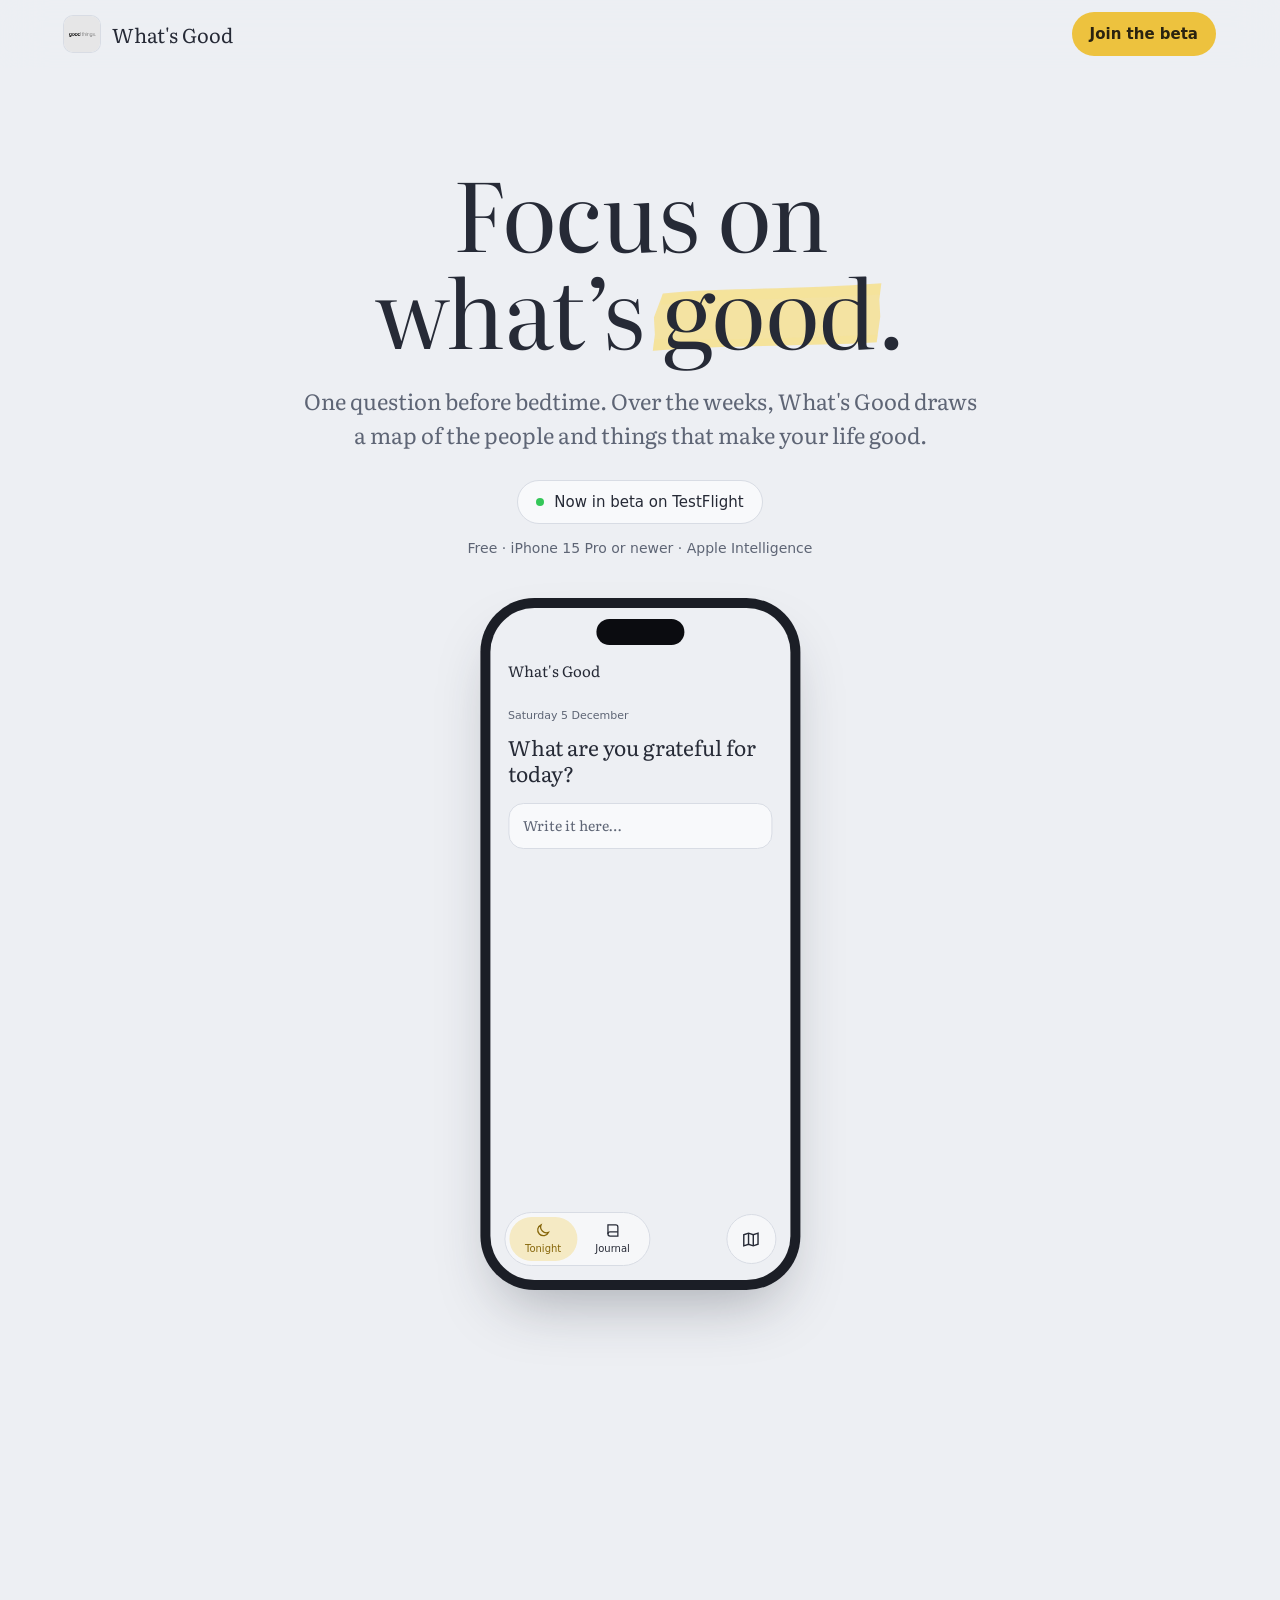
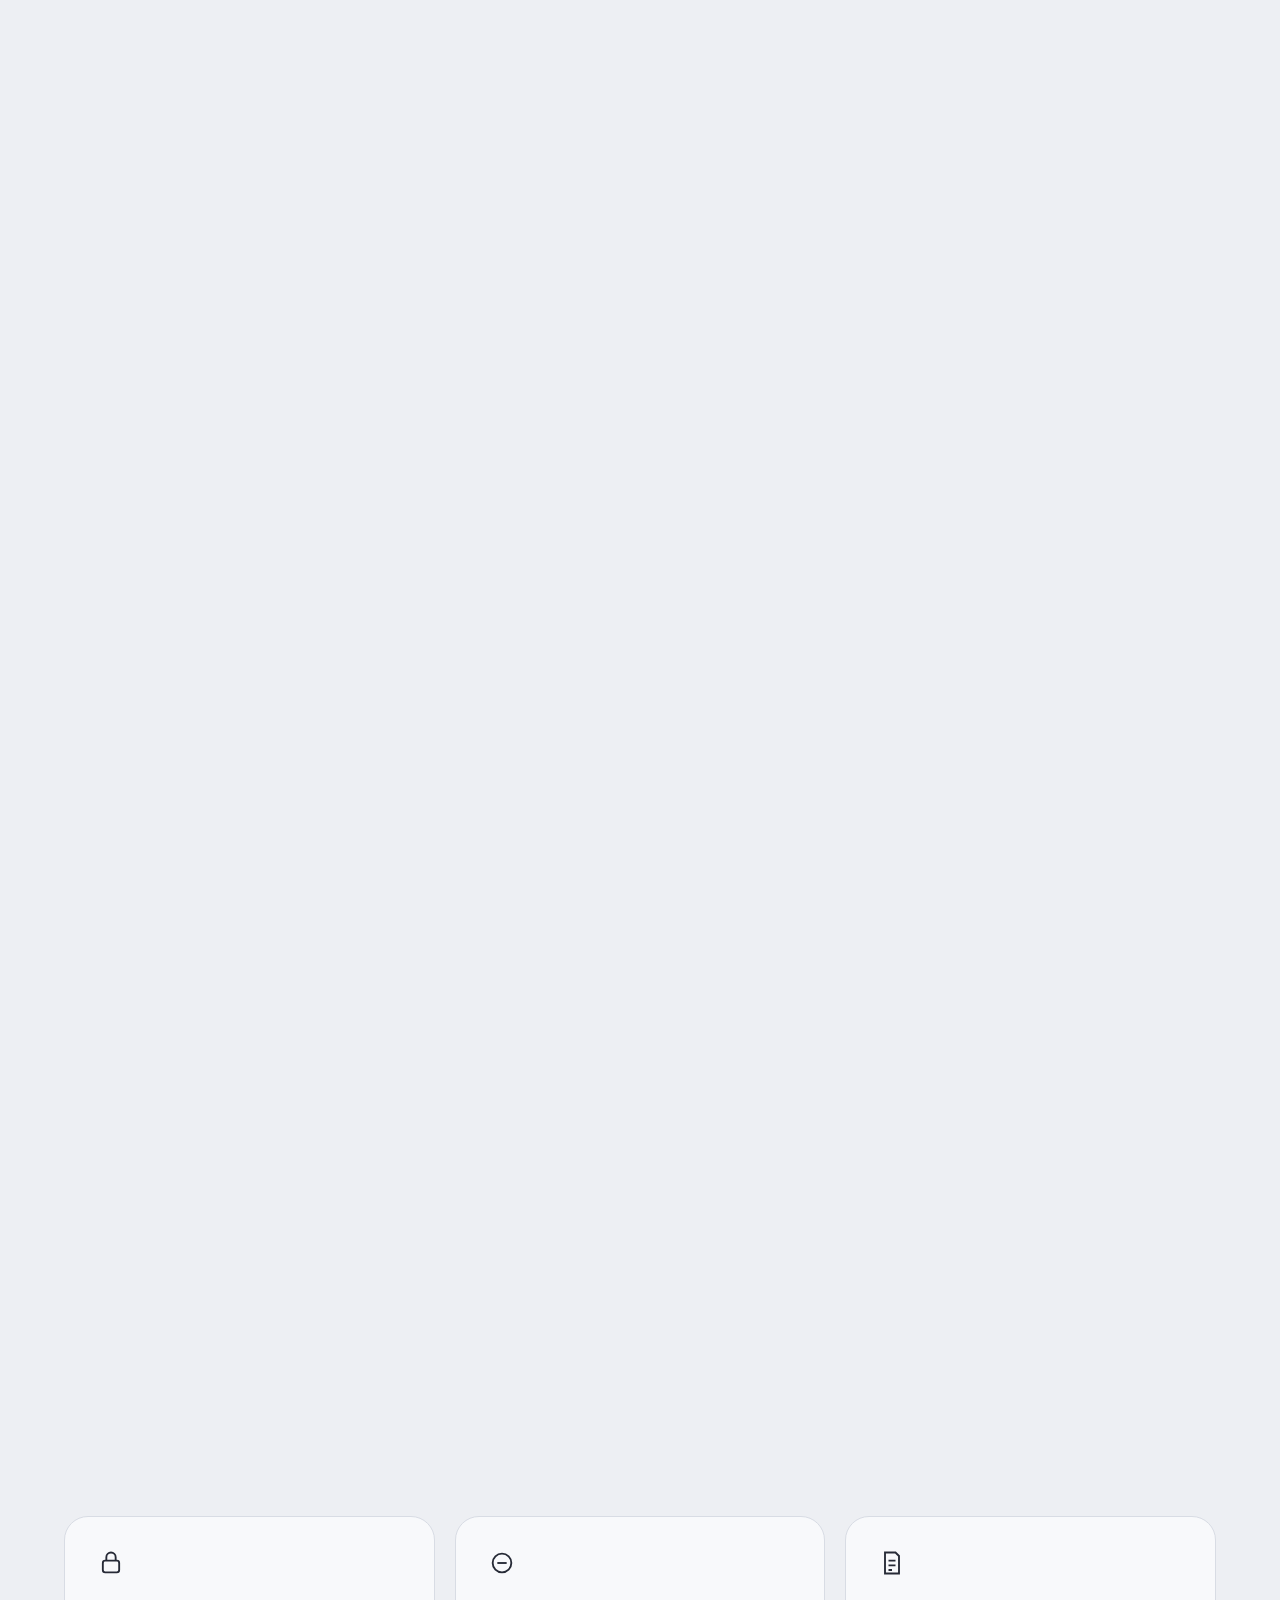
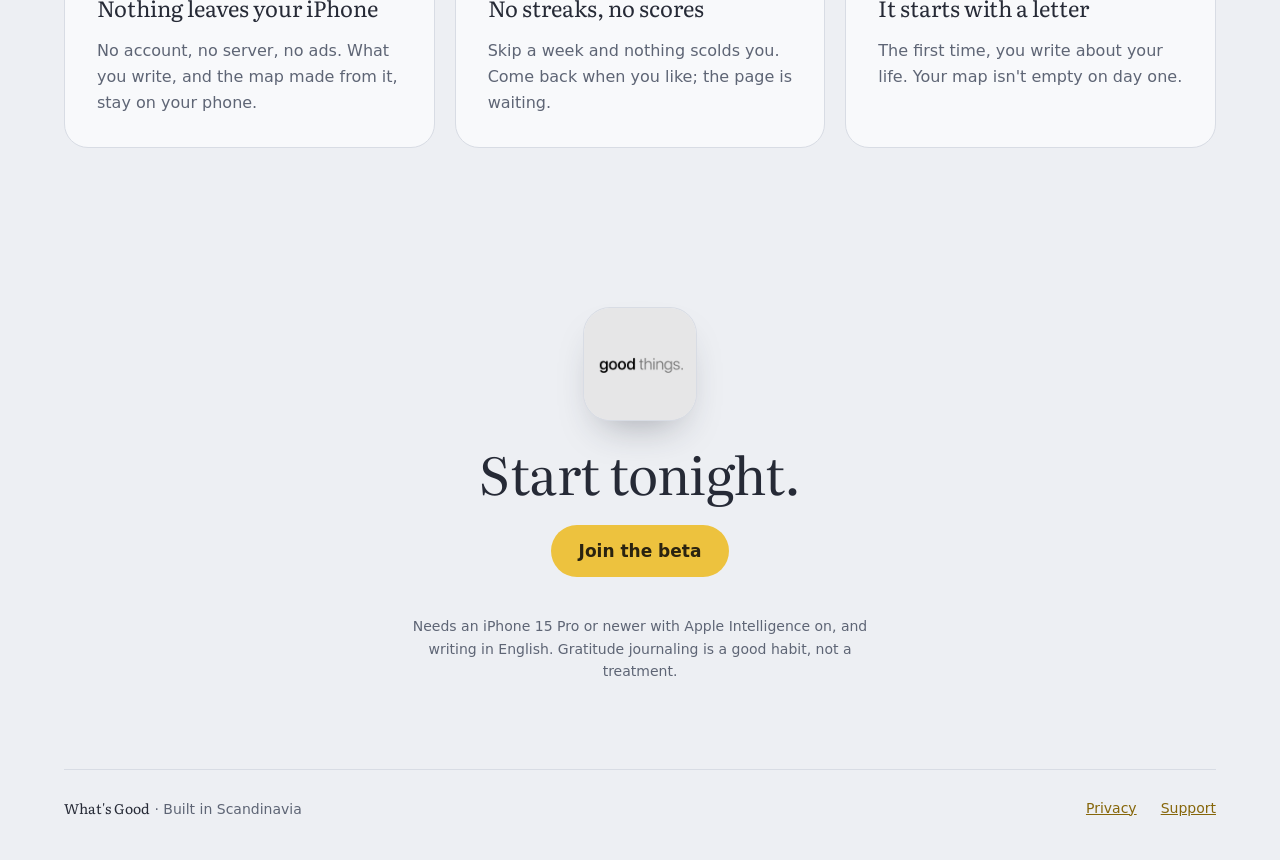
==== index.html @ 13e4b8bc "Revert "Story: Outdoors without a second title; the morning centred" This reverts commit c5954388765" ====
<!doctype html>
<html lang="en">
<head>
<meta charset="utf-8">
<meta name="viewport" content="width=device-width, initial-scale=1">
<title>What's Good · An evening gratitude journal for iPhone</title>
<meta name="description" content="One question before bedtime. Over the weeks, What's Good draws a map of the people and things that make your life good. Now in beta on TestFlight.">
<meta name="theme-color" content="#EDEFF3" media="(prefers-color-scheme: light)">
<meta name="theme-color" content="#171B26" media="(prefers-color-scheme: dark)">
<meta property="og:title" content="What's Good">
<meta property="og:description" content="Focus on what&rsquo;s good. An evening gratitude journal for iPhone, now in beta.">
<meta property="og:image" content="https://whatsgoodapp.vercel.app/assets/og.png?v=3">
<meta property="og:image:width" content="1200">
<meta property="og:image:height" content="630">
<meta property="og:image:alt" content="Focus on what&rsquo;s good. What's Good on iPhone, now in beta on TestFlight.">
<meta property="og:type" content="website">
<meta name="twitter:card" content="summary_large_image">
<link rel="icon" href="assets/favicon.png" type="image/png">
<link rel="apple-touch-icon" href="assets/apple-touch-icon.png">
<link rel="preload" href="assets/fonts/literata-latin-opsz-normal.woff2" as="font" type="font/woff2" crossorigin>
<link rel="stylesheet" href="style.css">
<script>document.documentElement.classList.add("js")</script>
</head>
<body>

<header class="site-header">
  <div class="wrap">
    <a class="brand" href="./"><img src="assets/icon.png" alt=""><span>What's Good</span></a>
    <!-- The TestFlight public link: the same on every Join the beta, on every page. -->
    <a class="btn btn-small" href="https://testflight.apple.com/join/zZkecsFE">Join the beta</a>
  </div>
</header>

<main>
  <section class="wrap hero">
    <h1>Focus on<br> what&rsquo;s <span class="mark">good</span>.</h1>
    <p>One question before bedtime. Over the weeks, What's Good draws a map of the people and things that make your life good.</p>
    <div class="cta">
      <a class="chip" href="https://testflight.apple.com/join/zZkecsFE">Now in beta on TestFlight</a>
      <span class="fine">Free · iPhone 15 Pro or newer · Apple Intelligence</span>
    </div>
  </section>

  <section class="stage" aria-label="What's Good on iPhone: Tonight, the Journal and the map">
    <div class="sky" aria-hidden="true"><div class="backdrop">
      <div class="disc ring" style="left: -300px; top: -300px; width: 600px; height: 600px"></div>
      <div class="disc ring" style="left: -470px; top: -470px; width: 940px; height: 940px"></div>
      <div class="disc" style="left: -560px; top: -330px; width: 260px; height: 260px; background: var(--rose)"></div>
      <div class="disc" style="left: 320px; top: -260px; width: 220px; height: 220px; background: var(--butter)"></div>
      <div class="disc" style="left: 300px; top: 70px; width: 300px; height: 300px; background: var(--sage)"></div>
      <div class="disc" style="left: -540px; top: 90px; width: 190px; height: 190px; background: var(--periwinkle)"></div>
    </div></div>

    <div class="side left" aria-hidden="true">
      <div class="phone"><div class="screen">
        <div class="island"></div>
        <div class="bar"><span class="serif">What's Good</span></div>
        <div class="body" style="gap: 12px">
          <span class="title">Journal</span>
          <span class="month">October 2026</span>
          <div class="card day"><header><b>2</b><span class="today">FRIDAY</span></header><div>Coffee on the balcony with Anna</div><div>A long call with Mum</div></div>
          <div class="card day"><header><b>1</b><span>THURSDAY</span></header><div>Dinner with Peter and Anna</div><div>Swam in the fjord in the rain</div></div>
        </div>
        <div class="tabs"><div class="pill"><span class="tab">Tonight</span><span class="tab on">Journal</span></div><span class="round"></span></div>
      </div></div>
    </div>

    <div class="side right" aria-hidden="true">
      <div class="phone"><div class="screen">
        <div class="island"></div>
        <div class="bar"><span class="serif">What's Good</span></div>
        <div class="map" style="left: 150px; top: 350px">
          <div class="disc ring" style="left: -90px; top: -90px; width: 180px; height: 180px"></div>
          <div class="disc ring" style="left: -150px; top: -150px; width: 300px; height: 300px"></div>
          <div class="disc" style="left: -128px; top: -150px; width: 124px; height: 124px; background: var(--rose)"></div><div class="dot" style="left: -66px; top: -88px"></div>
          <div class="disc" style="left: 26px; top: -140px; width: 84px; height: 84px; background: var(--butter)"></div><div class="dot" style="left: 68px; top: -98px"></div>
          <div class="disc" style="left: 6px; top: 44px; width: 118px; height: 118px; background: var(--sage)"></div><div class="dot" style="left: 65px; top: 103px"></div>
          <div class="disc" style="left: -132px; top: 58px; width: 78px; height: 78px; background: var(--periwinkle)"></div><div class="dot" style="left: -93px; top: 97px"></div>
          <div class="disc" style="left: -30px; top: -236px; width: 54px; height: 54px; background: var(--lilac)"></div><div class="dot" style="left: -3px; top: -209px"></div>
          <div class="disc" style="left: -44px; top: 180px; width: 58px; height: 58px; background: var(--sky)"></div><div class="dot" style="left: -15px; top: 209px"></div>
          <div class="disc you" style="left: -11px; top: -11px; width: 22px; height: 22px"></div>
          <span class="nm" style="left: -66px; top: -172px; font-size: 14px">Family</span>
          <span class="nm" style="left: 68px; top: -162px; font-size: 14px">Food</span>
          <span class="nm" style="left: 65px; top: 22px; font-size: 14px">Outdoors</span>
          <span class="nm" style="left: -93px; top: 36px; font-size: 14px">Friends</span>
          <span class="nm" style="left: -3px; top: -256px; font-size: 12px">Music</span>
          <span class="nm" style="left: -15px; top: 160px; font-size: 12px">Sport</span>
          <span class="nm" style="left: 0; top: -30px; font: 600 11px var(--sans)">You</span>
        </div>
        <div class="tabs"><div class="pill"><span class="tab">Tonight</span><span class="tab">Journal</span></div><span class="round on"></span></div>
      </div></div>
    </div>

    <div class="front">
      <div class="phone" role="img" aria-label="Tonight: the question “What are you grateful for today?” with three good things written below it">
        <div class="screen" aria-hidden="true">
          <div class="island"></div>
          <div class="bar"><span class="serif">What's Good</span></div>
          <div class="body">
            <span class="date">Friday 2 October</span>
            <span class="question">What are you grateful for today?</span>
            <div class="card" style="min-height: 56px">The first frost on the car, and Lena scraping it in her pyjamas<span class="caret"></span></div>
            <div class="card">Walked Sutyi in the park, the leaves are turning</div>
            <div class="card">A long call with Mum</div>
            <div class="card">Coffee on the balcony before anyone was up</div>
          </div>
          <div class="tabs">
            <div class="pill">
              <span class="tab on"><svg width="17" height="17" viewBox="0 0 24 24" fill="none" stroke-width="1.8"><path d="M20 14.5A8 8 0 0 1 9.5 4a8 8 0 1 0 10.5 10.5z"/></svg>Tonight</span>
              <span class="tab"><svg width="17" height="17" viewBox="0 0 24 24" fill="none" stroke-width="1.8"><path d="M5 4h11a3 3 0 0 1 3 3v13H8a3 3 0 0 1-3-3z"/><path d="M5 17a3 3 0 0 1 3-3h11"/></svg>Journal</span>
            </div>
            <span class="round"><svg width="19" height="19" viewBox="0 0 24 24" fill="none" stroke-width="1.8"><path d="M3 6l6-2 6 2 6-2v14l-6 2-6-2-6 2z"/><path d="M9 4v14M15 6v14"/></svg></span>
          </div>
        </div>
      </div>
    </div>
  </section>

  <!-- The app's story told by scrolling. The phone pins under the header and each swipe moves it one step
       on; the words follow, above it on a phone and beside it wider. Shown only with JavaScript (see .js in
       <head>); without it, the hero's phones and the feature sections show instead. -->
  <section class="story" aria-labelledby="story-title">
    <h2 class="sr-only" id="story-title">How What's Good works</h2>
    <ol class="sr-only">
      <li>Tonight. One question every night: write what was good today and press return. One card is enough.</li>
      <li>Journal. Every evening is kept, one card a day, in the order you wrote it.</li>
      <li>Map. The people and things you write about gather around you, closer the more they matter. You never tag anything.</li>
      <li>Look closer, down to the morning you wrote about. It's all drawn on your iPhone.</li>
    </ol>

    <div class="story-pin" aria-hidden="true">
      <div class="story-caption">
        <h2 data-cap="title">One question every night.</h2>
        <p data-cap="text">Write what was good today. One card is enough.</p>
      </div>

      <div class="story-phone">
        <div class="phone">
          <div class="screen">
            <div class="island"></div>
            <div class="bar"><span class="serif">What's Good</span></div>

            <div class="view" data-view="tonight">
              <div class="body">
                <span class="date" data-today></span>
                <span class="question">What are you grateful for today?</span>
                <div class="card field" data-field><span class="placeholder">Write it here…</span></div>
                <div class="cards" data-cards></div>
              </div>
            </div>

            <div class="view" data-view="journal">
              <div class="scroller" data-scroller>
                <div class="body" style="gap: 12px" data-journal>
                  <span class="title">Journal</span>
                  <div class="days" data-days></div>
                </div>
              </div>
            </div>

            <div class="view" data-view="map">
              <div class="zoomed" data-zoom>
              <div class="map" style="left: 150px; top: 350px">
                <div class="disc ring" style="left: -90px; top: -90px; width: 180px; height: 180px"></div>
                <div class="disc ring" style="left: -150px; top: -150px; width: 300px; height: 300px"></div>
                <div class="disc you" style="left: -11px; top: -11px; width: 22px; height: 22px"></div>
                <span class="nm" style="left: 0; top: -30px; font: 600 11px var(--sans)">You</span>
                <div class="cl" data-n="1"><div class="disc" style="left: -128px; top: -150px; width: 124px; height: 124px; background: var(--rose)"></div><div class="dot" style="left: -66px; top: -88px"></div><span class="nm" style="left: -66px; top: -172px; font-size: 14px">Family</span></div>
                <div class="cl" data-n="2"><div class="disc" style="left: 6px; top: 44px; width: 118px; height: 118px; background: var(--sage)"></div><div class="dot" style="left: 65px; top: 103px"></div><span class="nm" style="left: 65px; top: 22px; font-size: 14px">Outdoors</span></div>
                <div class="cl" data-n="3"><div class="disc" style="left: 26px; top: -140px; width: 84px; height: 84px; background: var(--butter)"></div><div class="dot" style="left: 68px; top: -98px"></div><span class="nm" style="left: 68px; top: -162px; font-size: 14px">Food</span></div>
                <div class="cl" data-n="4"><div class="disc" style="left: -132px; top: 58px; width: 78px; height: 78px; background: var(--periwinkle)"></div><div class="dot" style="left: -93px; top: 97px"></div><span class="nm" style="left: -93px; top: 36px; font-size: 14px">Friends</span></div>
                <div class="cl" data-n="5"><div class="disc" style="left: -30px; top: -236px; width: 54px; height: 54px; background: var(--lilac)"></div><div class="dot" style="left: -3px; top: -209px"></div><span class="nm" style="left: -3px; top: -256px; font-size: 12px">Music</span></div>
                <div class="cl" data-n="6"><div class="disc" style="left: -44px; top: 180px; width: 58px; height: 58px; background: var(--sky)"></div><div class="dot" style="left: -15px; top: 209px"></div><span class="nm" style="left: -15px; top: 160px; font-size: 12px">Sport</span></div>
              </div>
              </div>
            </div>

            <div class="view" data-view="outdoors">
              <div class="zoomed" data-zoomed-in>
              <div class="map" style="left: 150px; top: 330px">
                <div class="disc" style="left: -230px; top: -230px; width: 460px; height: 460px; background: var(--sage); opacity: .55"></div>
                <div class="disc" style="left: -128px; top: -170px; width: 170px; height: 170px; background: var(--sky); opacity: .9"></div>
                <div class="disc" style="left: -6px; top: 6px; width: 150px; height: 150px; background: var(--butter); opacity: .85"></div>
                <span class="nm" style="left: -43px; top: -196px; font-size: 18px">Cycling</span>
                <span class="nm" style="left: 69px; top: -20px; font-size: 18px">Hiking</span>
                <div class="dot" style="left: -80px; top: -110px"></div><span class="nm" style="left: -80px; top: -132px; font-size: 13px">Bikepacking</span>
                <div class="dot" style="left: -10px; top: -60px"></div><span class="nm" style="left: -10px; top: -82px; font-size: 13px">Commute</span>
                <div class="dot" style="left: 69px; top: 80px"></div><span class="nm" style="left: 69px; top: 58px; font-size: 13px">Forest walks</span>
                <div class="disc you" style="left: -128px; top: 150px; width: 9px; height: 9px"></div>
                <div class="moment" data-moment style="left: -122px; top: 170px">“Cycled to work through the fog, city still quiet.”</div>
              </div>
              </div>
              <span class="nm faint" data-zoom-title style="left: 18px; top: 96px; font-size: 24px">Outdoors</span>
            </div>

            <div class="tabs">
              <div class="pill">
                <span class="tab" data-tab="tonight"><svg width="17" height="17" viewBox="0 0 24 24" fill="none" stroke-width="1.8"><path d="M20 14.5A8 8 0 0 1 9.5 4a8 8 0 1 0 10.5 10.5z"/></svg>Tonight</span>
                <span class="tab" data-tab="journal"><svg width="17" height="17" viewBox="0 0 24 24" fill="none" stroke-width="1.8"><path d="M5 4h11a3 3 0 0 1 3 3v13H8a3 3 0 0 1-3-3z"/><path d="M5 17a3 3 0 0 1 3-3h11"/></svg>Journal</span>
              </div>
              <span class="round" data-tab="map"><svg width="19" height="19" viewBox="0 0 24 24" fill="none" stroke-width="1.8"><path d="M3 6l6-2 6 2 6-2v14l-6 2-6-2-6 2z"/><path d="M9 4v14M15 6v14"/></svg></span>
            </div>
          </div>
        </div>
      </div>
    </div>
  </section>

  <div class="wrap features">
    <section class="feature">
      <div class="copy">
        <span class="eyebrow">Tonight</span>
        <h2>One question. One card is enough.</h2>
        <p class="lede">Write what was good, press return, and it becomes a card, like a note on the fridge. An empty day is fine. The reflection is the point.</p>
        <ul class="facts"><li>Return makes a card, and it saves by itself</li><li>No forms, no tags, no word count</li><li>A gentle reminder before bed, if you want one</li></ul>
      </div>
      <div class="phone" role="img" aria-label="Tonight with two good things and the offer of an evening reminder">
        <div class="screen" aria-hidden="true">
          <div class="island"></div>
          <div class="bar"><span class="serif">What's Good</span></div>
          <div class="body">
            <span class="date">Thursday 1 October</span>
            <span class="question">What are you grateful for today?</span>
            <div class="card placeholder">Write it here…</div>
            <div class="card">Swam in the fjord in the rain</div>
            <div class="card">Dinner with Peter and Anna</div>
            <div class="nudge">
              <span class="serif">How about a reminder in the evenings?</span>
              <small>A gentle reminder comes 30 minutes before bed, and never on evenings you've already written.</small>
              <span><i>Remind me</i><em>Not now</em></span>
            </div>
          </div>
          <div class="tabs"><div class="pill"><span class="tab on">Tonight</span><span class="tab">Journal</span></div><span class="round"></span></div>
        </div>
      </div>
    </section>

    <section class="feature flip">
      <div class="copy">
        <span class="eyebrow">Journal</span>
        <h2>Every evening, kept.</h2>
        <p class="lede">At midnight the day moves into your journal: one card per day, in the order you wrote it. Something to read back on a hard one.</p>
        <ul class="facts"><li>Tap a line to change it, swipe to delete</li><li>Deleted means gone for good</li><li>It starts with a letter you write on the first day</li></ul>
      </div>
      <div class="phone" role="img" aria-label="The Journal: the last days of September, one card per day">
        <div class="screen" aria-hidden="true">
          <div class="island"></div>
          <div class="bar"><span class="serif">What's Good</span></div>
          <div class="body" style="gap: 12px">
            <span class="title">Journal</span>
            <span class="month">September 2026</span>
            <div class="card day"><header><b>30</b><span>WEDNESDAY</span></header><div>Emma read the bedtime story to me for once</div><div>The descent after the long climb</div></div>
            <div class="card day"><header><b>29</b><span>TUESDAY</span></header><div class="quiet">A quiet day.</div></div>
            <div class="card day"><header><b>28</b><span>MONDAY</span></header><div>Miso asleep on my feet the whole film</div></div>
          </div>
          <div class="tabs"><div class="pill"><span class="tab">Tonight</span><span class="tab on">Journal</span></div><span class="round"></span></div>
        </div>
      </div>
    </section>

    <section class="feature">
      <div class="copy">
        <span class="eyebrow">Map</span>
        <h2>Your life, drawn as it grows.</h2>
        <p class="lede">Apple Intelligence reads your cards on your iPhone and gathers the people, places and small rituals you keep coming back to, with you in the middle. Closer means it matters more.</p>
        <ul class="facts"><li>You never tag or sort anything</li><li>Pinch into Outdoors, then Cycling, then the morning you wrote about</li><li>Drawn on your phone; nothing is sent anywhere</li></ul>
      </div>
      <div class="phone" role="img" aria-label="The map zoomed into Outdoors: Cycling and Hiking, and a moment someone wrote">
        <div class="screen" aria-hidden="true">
          <div class="island"></div>
          <div class="bar"><span class="serif">What's Good</span></div>
          <div class="map" style="left: 150px; top: 330px">
            <div class="disc" style="left: -230px; top: -230px; width: 460px; height: 460px; background: var(--sage); opacity: .55"></div>
            <div class="disc" style="left: -128px; top: -170px; width: 170px; height: 170px; background: var(--sky); opacity: .9"></div>
            <div class="disc" style="left: -6px; top: 6px; width: 150px; height: 150px; background: var(--butter); opacity: .85"></div>
            <span class="nm" style="left: -43px; top: -196px; font-size: 18px">Cycling</span>
            <span class="nm" style="left: 69px; top: -20px; font-size: 18px">Hiking</span>
            <div class="dot" style="left: -80px; top: -110px"></div><span class="nm" style="left: -80px; top: -132px; font-size: 13px">Bikepacking</span>
            <div class="dot" style="left: -10px; top: -60px"></div><span class="nm" style="left: -10px; top: -82px; font-size: 13px">Commute</span>
            <div class="dot" style="left: 69px; top: 80px"></div><span class="nm" style="left: 69px; top: 58px; font-size: 13px">Forest walks</span>
            <div class="disc you" style="left: -128px; top: 150px; width: 9px; height: 9px"></div>
            <div class="moment" style="left: -122px; top: 170px">“Cycled to work through the fog, city still quiet.”</div>
          </div>
          <span class="nm faint" style="left: 18px; top: 96px; font-size: 24px">Outdoors</span>
          <div class="tabs"><div class="pill"><span class="tab">Tonight</span><span class="tab">Journal</span></div><span class="round on"></span></div>
        </div>
      </div>
    </section>

    <section class="values" aria-label="What's Good, in short">
      <div class="value">
        <svg width="28" height="28" viewBox="0 0 24 24" fill="none" stroke-width="1.6" aria-hidden="true"><rect x="5" y="10" width="14" height="10" rx="2"/><path d="M8 10V7a4 4 0 0 1 8 0v3"/></svg>
        <h3>Nothing leaves your iPhone</h3>
        <p>No account, no server, no ads. What you write, and the map made from it, stay on your phone.</p>
      </div>
      <div class="value">
        <svg width="28" height="28" viewBox="0 0 24 24" fill="none" stroke-width="1.6" aria-hidden="true"><circle cx="12" cy="12" r="8"/><path d="M8 12h8"/></svg>
        <h3>No streaks, no scores</h3>
        <p>Skip a week and nothing scolds you. Come back when you like; the page is waiting.</p>
      </div>
      <div class="value">
        <svg width="28" height="28" viewBox="0 0 24 24" fill="none" stroke-width="1.6" aria-hidden="true"><path d="M6 3h9l3 3v15H6z"/><path d="M9 10h6M9 14h6M9 18h3"/></svg>
        <h3>It starts with a letter</h3>
        <p>The first time, you write about your life. Your map isn't empty on day one.</p>
      </div>
    </section>

    <section class="closing" id="join">
      <img src="assets/icon.png" alt="The What's Good app icon">
      <h2>Start tonight.</h2>
      <a class="btn" href="https://testflight.apple.com/join/zZkecsFE">Join the beta</a>
      <p class="fine">Needs an iPhone 15 Pro or newer with Apple Intelligence on, and writing in English. Gratitude journaling is a good habit, not a treatment.</p>
    </section>
  </div>
</main>

<div class="wrap">
  <footer class="site-footer">
    <span><span class="serif" style="color: var(--ink)">What's Good</span> · Built in Scandinavia</span>
    <nav><a href="privacy.html">Privacy</a><a href="support.html">Support</a></nav>
  </footer>
</div>

<script>
// The story: the scroll position picks the step and how far into it, and the drawn phone and
// caption follow. Tonight gets two swipes (two cards are written), the rest one each. Nothing is stored or sent.
(() => {
  const story = document.querySelector('.story');
  if (!story) return;
  const $ = (q, el = story) => el.querySelector(q);
  const pin = $('.story-pin'), box = $('.story-phone'), phone = $('.story-phone .phone'), caption = $('.story-caption');
  const mobile = matchMedia('(max-width: 600px)'), still = matchMedia('(prefers-reduced-motion: reduce)');

  const steps = [
    { view: 'tonight', weight: 2, title: 'One question every night.', text: 'Write what was good today. One card is enough.' },
    { view: 'journal', weight: 2.4, title: 'Every evening, kept.', text: 'Every good thing goes into your journal, one card a day.' },
    { view: 'map', weight: 1, title: 'Your life, drawn as it grows.', text: 'What you write about gathers around you. You never tag a thing.' },
    { view: 'outdoors', weight: 1.3, title: 'Look closer.', text: 'Down to the morning you wrote about, all drawn on your iPhone.' },
  ];
  const total = steps.reduce((n, s) => n + s.weight, 0);
  const tonight = ['Pancakes with the kids before school', 'A long walk with Sutyi in the rain'];
  const past = [
    { ago: 1, lines: ['Coffee on the balcony with Anna', 'A long call with Mum'] },
    { ago: 2, lines: ['Dinner with Peter and Anna', 'Swam in the fjord in the rain'] },
    { ago: 3, lines: ['Miso asleep on my feet the whole film'] },
    { ago: 5, lines: ['The bus driver waited for me', 'Fresh bread from the corner bakery'] },
    { ago: 6, lines: ['Cycled to work through the fog, city still quiet'] },
    { ago: 8, lines: ['Emma read the bedtime story to me for once', 'The descent after the long climb'] },
    { ago: 9, lines: ['The first fire of the autumn'] },
  ];

  const el = (tag, cls, text) => { const e = document.createElement(tag); if (cls) e.className = cls; if (text) e.textContent = text; return e; };
  const fmt = (d, o) => new Intl.DateTimeFormat('en-GB', o).format(d);
  const now = new Date();
  const ago = n => new Date(now.getFullYear(), now.getMonth(), now.getDate() - n);
  $('[data-today]').textContent = `${fmt(now, { weekday: 'long' })} ${now.getDate()} ${fmt(now, { month: 'long' })}`;

  // The Journal: today's two cards, then earlier days; the newest month has no heading.
  let month = now.getMonth();
  for (const day of [{ ago: 0, lines: tonight }, ...past]) {
    const d = ago(day.ago);
    if (d.getMonth() !== month) { month = d.getMonth(); $('[data-days]').append(el('span', 'month', `${fmt(d, { month: 'long' })} ${d.getFullYear()}`)); }
    const card = el('div', 'card day'), head = el('header');
    head.append(el('b', '', String(d.getDate())), el('span', day.ago === 0 ? 'today' : '', fmt(d, { weekday: 'long' }).toUpperCase()));
    card.append(head, ...day.lines.map(t => el('div', '', t)));
    $('[data-days]').append(card);
  }

  const clamp = (v, a = 0, b = 1) => Math.min(b, Math.max(a, v));
  const ease = x => x * x * (3 - 2 * x);
  const shown = { step: -1, field: null, cards: -1 };
  let lift = 0, glide = 0, approach = 1, scale = 1;

  function size() {
    document.documentElement.style.setProperty('--header-h', `${document.querySelector('.site-header').offsetHeight}px`);
    const narrow = mobile.matches;
    const avail = narrow ? pin.clientHeight - caption.offsetHeight - 12 - 24 : pin.clientHeight - 48;
    const s = clamp(Math.min(avail / 692, narrow ? (innerWidth - 48) / 320 : 1), .4, 1);
    box.style.width = `${320 * s}px`; box.style.height = `${692 * s}px`;
    phone.style.transform = `scale(${s})`;
    scale = s;
    // At the top of the page the phone sits close under the hero: on a phone up in the caption's (still
    // empty) space, wider in the middle of the window. It moves to its place as the page scrolls, slower
    // than the text above it, and the words fade in.
    box.style.transform = '';
    const r = box.getBoundingClientRect();
    lift = narrow ? Math.max(0, caption.offsetHeight + 12 - 40) : 0;
    glide = narrow ? 0 : innerWidth / 2 - (r.left + r.width / 2);
    approach = Math.max(1, story.getBoundingClientRect().top + scrollY - (parseFloat(getComputedStyle(pin).top) || 0));
  }

  function setCaption(i, first) {
    const c = steps[i];
    $('[data-cap="title"]').textContent = c.title;
    $('[data-cap="text"]').textContent = c.text;
    // A new caption rises in; its words animate, not the caption, whose opacity follows the scroll.
    if (first || still.matches || !mobile.matches) return;
    const rise = mobile.matches ? 6 : 18;
    for (const e of caption.children) e.animate?.([{ opacity: 0, transform: `translateY(${rise}px)` }, { opacity: 1, transform: 'none' }], { duration: 450, easing: 'ease-out' });
  }

  function setField(text) {
    if (text === shown.field) return;
    shown.field = text;
    const field = $('[data-field]');
    field.replaceChildren(...(text ? [document.createTextNode(text), el('span', 'caret')] : [el('span', 'placeholder', 'Write it here…')]));
  }

  function setCards(n) {
    if (n === shown.cards) return;
    shown.cards = n;
    $('[data-cards]').replaceChildren(...tonight.slice(0, n).reverse().map(t => el('div', 'card', t)));
  }

  // Tonight: type the first good thing, return makes it a card; then the second the same way.
  function typed(text, t, from, to) {
    if (t < from || t >= to + .04) return null;
    const k = still.matches ? 1 : clamp((t - from) / (to - from));
    return text.slice(0, Math.round(k * text.length));
  }

  // The zoom into Outdoors is one move: the overview scales about the Outdoors circle until it fills the
  // screen, and the Outdoors view rides inside it, from the circle's size up to its own.
  const A = [215, 453], B = [150, 330], K = 230 / 59;
  function zoomTo(z) {
    const s = Math.pow(K, z), e = (s - 1) / (K - 1);
    const tx = A[0] + (B[0] - A[0]) * e - A[0] * s, ty = A[1] + (B[1] - A[1]) * e - A[1] * s;
    $('[data-zoom]').style.transform = `matrix(${s},0,0,${s},${tx},${ty})`;
    const s2 = s / K, tx2 = s * A[0] - s * B[0] / K + tx, ty2 = s * A[1] - s * B[1] / K + ty;
    $('[data-zoomed-in]').style.transform = `matrix(${s2},0,0,${s2},${tx2},${ty2})`;
  }

  function render() {
    const top = parseFloat(getComputedStyle(pin).top) || 0;
    const scrolled = top - story.getBoundingClientRect().top;
    const before = clamp(-scrolled / approach);
    box.style.transform = `translate(${glide * before}px, ${-lift * before}px)`;

    const unit = (story.offsetHeight - pin.offsetHeight) / total;
    let p = clamp(scrolled / (story.offsetHeight - pin.offsetHeight)) * total, i = 0;
    while (i < steps.length - 1 && p >= steps[i].weight) { p -= steps[i].weight; i++; }
    const t = clamp(p / steps[i].weight);
    if (i !== shown.step) { setCaption(i, shown.step < 0); shown.step = i; }

    // Wider, the words scroll through with you: near the end of a step they slide up and fade, and the
    // next ones rise from a little below as it begins. The line travels a touch further than the heading.
    let shift = 0, fade = 1;
    if (!mobile.matches) {
      const at = p * unit, len = steps[i].weight * unit, zone = Math.min(170, len * .3);
      if (i > 0 && at < zone) { const k = 1 - at / zone; shift = k; fade = 1 - k; }
      else if (i < steps.length - 1 && at > len - zone) { const k = (at - (len - zone)) / zone; shift = -k; fade = 1 - k; }
    }
    const [head, line] = caption.children;
    const move = still.matches ? 0 : 56;
    head.style.transform = shift ? `translateY(${shift * move}px)` : '';
    line.style.transform = shift ? `translateY(${shift * move * 1.35}px)` : '';
    caption.style.opacity = ease(clamp((.75 - before) / .75)) * ease(clamp(fade));

    const view = steps[i].view;
    story.querySelectorAll('.view').forEach(v => v.classList.toggle('on', v.dataset.view === view || (view === 'outdoors' && v.dataset.view === 'map')));
    const tab = view === 'outdoors' ? 'map' : view;
    story.querySelectorAll('[data-tab]').forEach(b => b.classList.toggle('on', b.dataset.tab === tab));

    if (i === 0) {
      setField(typed(tonight[0], t, .06, .34) ?? typed(tonight[1], t, .5, .78) ?? '');
      setCards(t < .4 ? 0 : t < .84 ? 1 : 2);
    } else { setField(''); setCards(2); }

    // The Journal's page holds still at the start of its step (a fixed stretch), while its words come in, then
    // scrolls at a quarter of the speed of the page around it (measured on screen, so the phone's own scale doesn't
    // change it), up to its last day.
    const scroller = $('[data-scroller]'), page = $('[data-journal]');
    const far = Math.max(0, page.offsetHeight + 90 - scroller.clientHeight);
    const hold = unit * .3;
    const read = Math.max(0, (i === 1 ? p * unit : i > 1 ? steps[1].weight * unit : 0) - hold);
    page.style.transform = `translateY(${-Math.min(far, read * .25 / scale)}px)`;

    // The map's groups arrive one by one around You.
    const groups = i < 2 ? 0 : i > 2 || still.matches ? 6 : 1 + Math.floor(clamp(t / .85) * 5.99);
    story.querySelectorAll('.cl').forEach(g => g.classList.toggle('off', +g.dataset.n > groups));

    // Zoom into Outdoors, and the written morning appears.
    const z = i === 3 ? (still.matches ? (t > .3 ? 1 : 0) : ease(clamp(t / .6))) : 0;
    if (still.matches) { $('[data-zoom]').style.transform = ''; $('[data-zoomed-in]').style.transform = ''; } else zoomTo(z);
    $('[data-zoom]').style.opacity = i === 3 ? 1 - clamp((z - .45) / .35) : '';
    $('[data-zoomed-in]').style.opacity = clamp((z - .3) / .4);
    $('[data-zoom-title]').style.opacity = clamp((z - .7) / .3);
    $('[data-moment]').style.opacity = i === 3 ? clamp((t - .7) / .2) : 0;
  }

  let queued = false;
  const frame = () => { if (!queued) { queued = true; requestAnimationFrame(() => { queued = false; render(); }); } };
  addEventListener('scroll', frame, { passive: true });
  addEventListener('resize', () => { size(); frame(); });
  mobile.addEventListener('change', () => { size(); frame(); });
  size(); render();
})();
</script>

</body>
</html>
---- style.css ----
/* What's Good — the website. Tokens mirror the app's (whatsgood: docs/design-tokens.md);
   change them there first, then here. Paths are relative: the site is served from
   mikkemakka.github.io/whatsgood-site/ as well as from Vercel. */

@font-face {
  font-family: "Literata";
  font-style: normal;
  font-display: swap;
  font-weight: 200 900;
  src: url("assets/fonts/literata-latin-opsz-normal.woff2") format("woff2-variations");
  unicode-range: U+0000-00FF, U+0131, U+0152-0153, U+02BB-02BC, U+02C6, U+02DA, U+02DC, U+0304, U+0308, U+0329,
    U+2000-206F, U+20AC, U+2122, U+2191, U+2193, U+2212, U+2215, U+FEFF, U+FFFD;
}
@font-face {
  font-family: "Literata";
  font-style: normal;
  font-display: swap;
  font-weight: 200 900;
  src: url("assets/fonts/literata-latin-ext-opsz-normal.woff2") format("woff2-variations");
  unicode-range: U+0100-02BA, U+02BD-02C5, U+02C7-02CC, U+02CE-02D7, U+02DD-02FF, U+0304, U+0308, U+0329,
    U+1D00-1DBF, U+1E00-1E9F, U+1EF2-1EFF, U+2020, U+20A0-20AB, U+20AD-20C0, U+2113, U+2C60-2C7F, U+A720-A7FF;
}

:root {
  --bg: #EDEFF3;
  --surface: #F8F9FB;
  --ink: #262A36;
  --muted: #5E6575;
  --line: #D8DCE4;
  --accent: #EDC23E;
  --accent-hover: #E2B52C;
  --on-accent: #2A2310;
  --link: #86660A;
  --soft-yellow: #F5EAC4;
  --highlighter: rgba(255, 210, 40, .5);
  --ring: #CCD1DB;
  --today: #D93A3F;
  --live: #34C759;
  --rose: #F2CCD7;
  --peach: #F7D5C2;
  --butter: #F3E3A8;
  --sage: #C3DDD0;
  --sky: #C7DFF2;
  --lilac: #D6CCEA;
  --periwinkle: #CFD5F4;
  --bezel: #1B1E26;
  --island: #0B0C10;
  --glass: rgba(248, 249, 251, .86);
  --shadow: 0 30px 60px -20px rgba(38, 42, 54, .35);
  --serif: "Literata", Georgia, "Times New Roman", serif;
  --sans: -apple-system, BlinkMacSystemFont, "SF Pro Text", "Helvetica Neue", system-ui, sans-serif;
  color-scheme: light dark;
}

@media (prefers-color-scheme: dark) {
  :root {
    --bg: #171B26;
    --surface: #1F2432;
    --ink: #E7E6EE;
    --muted: #A3A8B8;
    --line: #2F3547;
    --accent: #F2CC5B;
    --accent-hover: #F5D676;
    --on-accent: #231D0A;
    --link: #F2CC5B;
    --soft-yellow: #3A3320;
    --highlighter: rgba(246, 210, 86, .4);
    --ring: #343B4F;
    --today: #FF6961;
    --live: #30D158;
    --rose: #4C2D39;
    --peach: #4E3529;
    --butter: #4A4025;
    --sage: #2D4A3E;
    --sky: #26405A;
    --lilac: #3B3456;
    --periwinkle: #2E3456;
    --bezel: #0B0D12;
    --island: #000;
    --glass: rgba(31, 36, 50, .86);
    --shadow: 0 30px 60px -20px rgba(0, 0, 0, .6);
  }
}

* { box-sizing: border-box; }
html { -webkit-text-size-adjust: 100%; scroll-behavior: smooth; scroll-padding-top: 88px; }
@media (prefers-reduced-motion: reduce) { html { scroll-behavior: auto; } }
body { margin: 0; background: var(--bg); color: var(--ink); font: 17px/1.5 var(--sans); }
html, body { overflow-x: clip; }
img { max-width: 100%; display: block; }
a { color: var(--link); }
a:focus-visible, button:focus-visible { outline: 2px solid var(--link); outline-offset: 3px; }
h1, h2, h3, .serif { font-family: var(--serif); font-weight: 400; }
h1, h2 { text-wrap: balance; }
/* The highlight behind a word, drawn like a highlighter pen: a translucent stroke with chisel-cut ends and
   a little more ink where it overlapped, slightly askew, behind the letters. It reaches past the word
   without pushing the text around it. */
.mark { position: relative; display: inline-block; isolation: isolate; }
.mark::before {
  content: ""; position: absolute; z-index: -1; left: -.14em; right: -.1em; top: .2em; bottom: .02em;
  background: var(--highlighter); transform: rotate(-1.2deg);
  -webkit-mask: url("data:image/svg+xml,%3Csvg%20xmlns='http://www.w3.org/2000/svg'%20viewBox='0%200%20200%2040'%20preserveAspectRatio='none'%3E%3Cpath%20d='M13%206.5C60%204%20130%206%20197.5%203.5L195.5%2012L196%2021L192.5%2034.5C130%2036%2062%2034%203.5%2036.5L5.5%2028L5%2019Z'%20fill-opacity='.8'/%3E%3Cpath%20d='M12.5%207C60%204.5%20130%206.5%20197%204L196%209.5C130%2011.5%2060%2010%2011%2012.5Z'%20fill-opacity='.3'/%3E%3Cpath%20d='M5%2030.5C62%2032%20130%2031%20193.5%2030.5L192.5%2034.5C130%2036%2062%2034%203.5%2036.5Z'%20fill-opacity='.3'/%3E%3C/svg%3E") center / 100% 100% no-repeat;
  mask: url("data:image/svg+xml,%3Csvg%20xmlns='http://www.w3.org/2000/svg'%20viewBox='0%200%20200%2040'%20preserveAspectRatio='none'%3E%3Cpath%20d='M13%206.5C60%204%20130%206%20197.5%203.5L195.5%2012L196%2021L192.5%2034.5C130%2036%2062%2034%203.5%2036.5L5.5%2028L5%2019Z'%20fill-opacity='.8'/%3E%3Cpath%20d='M12.5%207C60%204.5%20130%206.5%20197%204L196%209.5C130%2011.5%2060%2010%2011%2012.5Z'%20fill-opacity='.3'/%3E%3Cpath%20d='M5%2030.5C62%2032%20130%2031%20193.5%2030.5L192.5%2034.5C130%2036%2062%2034%203.5%2036.5Z'%20fill-opacity='.3'/%3E%3C/svg%3E") center / 100% 100% no-repeat;
}
.wrap { max-width: 1200px; margin: 0 auto; padding-inline: 24px; }
.eyebrow { font-size: 13px; letter-spacing: .08em; text-transform: uppercase; color: var(--muted); }
.lede { margin: 0; font-size: 19px; line-height: 1.6; color: var(--muted); }
.btn {
  display: inline-flex; align-items: center; justify-content: center; min-height: 52px; padding: 0 28px;
  border-radius: 999px; background: var(--accent); color: var(--on-accent); font-size: 17px; font-weight: 600;
  text-decoration: none;
}
.btn:hover { background: var(--accent-hover); }
.btn-small { min-height: 44px; padding: 0 18px; font-size: 15px; }

/* Header and footer */
/* The header stays at the top; the page passes under it, blurred. Its hairline comes in once the page moves. */
.site-header {
  position: sticky; top: 0; z-index: 10;
  background: color-mix(in srgb, var(--bg) 80%, transparent);
  -webkit-backdrop-filter: saturate(1.6) blur(20px); backdrop-filter: saturate(1.6) blur(20px);
}
.site-header .wrap { display: flex; align-items: center; justify-content: space-between; gap: 16px; padding-block: 12px; }
@supports (animation-timeline: scroll()) {
  .site-header { animation: header-line linear both; animation-timeline: scroll(); animation-range: 0 24px; }
  @keyframes header-line { to { box-shadow: 0 1px 0 var(--line); } }
}
.brand { display: flex; align-items: center; gap: 12px; color: var(--ink); text-decoration: none; min-height: 44px; }
.brand img { width: 36px; height: 36px; border-radius: 9px; box-shadow: 0 0 0 1px var(--line); }
.brand span { font-family: var(--serif); font-size: 20px; }
.site-footer { display: flex; flex-wrap: wrap; gap: 16px 32px; justify-content: space-between; padding-block: 28px 40px; border-top: 1px solid var(--line); font-size: 14px; color: var(--muted); }
.site-footer nav { display: flex; gap: 24px; }

/* Hero */
.hero { display: flex; flex-direction: column; align-items: center; gap: 28px; padding-top: 56px; text-align: center; }
.cta { display: flex; flex-direction: column; align-items: center; gap: 14px; }
/* "Now in beta": a live green dot that breathes. */
.chip { display: inline-flex; align-items: center; gap: 10px; min-height: 44px; padding: 0 18px; border-radius: 999px; background: var(--surface); border: 1px solid var(--line); font-size: 15px; color: var(--ink); text-decoration: none; }
.chip:hover { border-color: var(--muted); }
.chip::before { content: ""; width: 8px; height: 8px; border-radius: 50%; background: var(--live); animation: live 2s ease-out infinite; }
@keyframes live {
  0% { box-shadow: 0 0 0 0 color-mix(in srgb, var(--live) 55%, transparent); }
  80%, 100% { box-shadow: 0 0 0 8px color-mix(in srgb, var(--live) 0%, transparent); }
}
@media (prefers-reduced-motion: reduce) { .chip::before { animation: none; } }
.hero h1 { margin: 0; font-size: clamp(44px, 7.4vw, 100px); line-height: 1.02; letter-spacing: -.015em; max-width: 11em; }
.hero p { margin: 0; font-size: clamp(18px, 1.8vw, 22px); line-height: 1.55; color: var(--muted); max-width: 31em; font-family: var(--serif); }
.fine { font-size: 14px; color: var(--muted); }

/* The phones in the hero, on the map's rings. The phones are shown whole; the rings and colours
   behind them fade into the page at the top and bottom, so the stage has no edges. */
.stage { position: relative; height: 800px; margin-top: 56px; overflow-x: clip; }
.stage .sky {
  position: absolute; inset: 0; overflow: clip;
  -webkit-mask-image: linear-gradient(to bottom, transparent, #000 160px, #000 calc(100% - 240px), transparent);
  mask-image: linear-gradient(to bottom, transparent, #000 160px, #000 calc(100% - 240px), transparent);
}
.stage .backdrop { position: absolute; left: 50%; top: 360px; width: 0; height: 0; }
.stage .side { position: absolute; left: 50%; top: 110px; width: 262px; height: 567px; }
.stage .side .phone { transform: scale(.82); transform-origin: top left; }
.stage .side.left { margin-left: -470px; transform: rotate(-7deg); }
.stage .side.right { margin-left: 208px; transform: rotate(7deg); }
.stage .front { position: absolute; left: 50%; top: 40px; margin-left: -160px; }
@media (max-width: 960px) {
  .stage { margin-top: 40px; }
  .stage .side.left { margin-left: -330px; }
  .stage .side.right { margin-left: 68px; }
}
@media (max-width: 600px) {
  .stage .side { display: none; }
}

/* Feature sections */
.features { display: flex; flex-direction: column; gap: 160px; padding-block: 64px 0; }
.feature { display: flex; flex-wrap: wrap; gap: 56px 80px; align-items: center; justify-content: center; }
.feature.flip { flex-direction: row-reverse; }
.feature .copy { flex: 1 1 380px; max-width: 480px; min-width: 0; display: flex; flex-direction: column; gap: 22px; }
.feature h2, .closing h2 { margin: 0; font-size: clamp(34px, 4.4vw, 52px); line-height: 1.1; letter-spacing: -.01em; }
.facts { margin: 0; padding: 0; list-style: none; border-top: 1px solid var(--line); }
.facts li { padding: 14px 0; border-bottom: 1px solid var(--line); font-size: 16px; }
@media (max-width: 600px) { .features { gap: 112px; padding-top: 32px; } }

.values { display: grid; grid-template-columns: repeat(auto-fit, minmax(260px, 1fr)); gap: 20px; }
.value { display: flex; flex-direction: column; gap: 14px; padding: 32px; border-radius: 24px; background: var(--surface); border: 1px solid var(--line); }
.value svg { stroke: var(--ink); }
.value h3 { margin: 0; font-size: 22px; }
.value p { margin: 0; font-size: 16px; line-height: 1.6; color: var(--muted); }

.closing { display: flex; flex-direction: column; align-items: center; gap: 24px; padding-bottom: 72px; text-align: center; }
.closing img { width: 112px; height: 112px; border-radius: 26px; box-shadow: 0 0 0 1px var(--line), 0 20px 40px -18px rgba(38, 42, 54, .4); }
.closing .lede { max-width: 30em; }
.closing .fine { max-width: 34em; line-height: 1.6; }

/* With JavaScript the hero's phones and the feature sections give way to the story: one phone pins under
   the header and scrolling walks through the app, Tonight to the map. On a phone the caption sits above it;
   wider, the phone glides from under the hero to the right and the words run beside it. Without
   JavaScript the hero's phones and the features show as before. */
.story { display: none; }
.sr-only { position: absolute; width: 1px; height: 1px; margin: -1px; overflow: hidden; clip-path: inset(50%); white-space: nowrap; }

.js .stage, .js .features .feature { display: none; }
.js .story { display: block; position: relative; height: calc(100svh + 6.7 * 80svh); margin-top: 8px; }
.story-pin { position: sticky; top: var(--header-h, 68px); height: calc(100svh - var(--header-h, 68px)); display: flex; align-items: center; }
.story-caption { opacity: 0; flex: none; display: flex; flex-direction: column; }
.story-caption h2 { margin: 0; letter-spacing: -.01em; text-wrap: balance; }
.story-caption p { margin: 0; color: var(--muted); text-wrap: balance; }
.story-phone { position: relative; flex: none; }
.story-phone .phone { position: absolute; top: 0; left: 0; transform-origin: 0 0; }

.story .view { position: absolute; inset: 0; opacity: 0; transition: opacity .35s ease; }
.story .view.on { opacity: 1; }
.story .cl { transition: opacity .4s ease, transform .4s ease; }
.story .cl.off { opacity: 0; transform: scale(.6); }
.story .zoomed { position: absolute; inset: 0; transform-origin: 0 0; }
.story [data-view="map"], .story [data-view="outdoors"] { -webkit-mask-image: linear-gradient(to bottom, transparent 62px, #000 90px); mask-image: linear-gradient(to bottom, transparent 62px, #000 90px); }
/* The Journal's page scrolls under the top bar, fading out at its edge. */
.story .scroller { position: absolute; top: 84px; left: 0; right: 0; bottom: 0; overflow: hidden; -webkit-mask-image: linear-gradient(to bottom, transparent, #000 18px); mask-image: linear-gradient(to bottom, transparent, #000 18px); }
.story .scroller .body { top: 12px; }
.story .days { display: flex; flex-direction: column; gap: 12px; }
.story [data-moment] { transition: opacity .35s ease; }
.story .field .placeholder { color: var(--muted); }
.story .cards { display: flex; flex-direction: column; gap: 9px; }
.story .cards .card { animation: card-in .35s ease both; }
.story .tab.on, .story .round.on { background: var(--soft-yellow); color: var(--link); }
@keyframes card-in { from { opacity: 0; transform: translateY(-8px); } }
@media (prefers-reduced-motion: reduce) {
  .story .view, .story .cl, .story [data-moment] { transition: none; }
  .story .cards .card { animation: none; }
}

/* Wider: the words and the phone, centred together as one group: the words on the left (set left), the
   phone just to the right of the middle, so it only glides a little from under the hero. */
@media (min-width: 601px) {
  /* The phone is centred in the pinned area, so on tall windows a gap opens between the hero and it. Half
     of that gap moves above the title instead: the hero sits lower and the phone starts closer under it. */
  .js { --half-gap: calc(16px + max(0px, (100svh - var(--header-h, 68px) - 740px) / 4)); }
  .js .hero { padding-top: calc(56px + var(--half-gap)); }
  .js .story { margin-top: calc(8px - var(--half-gap)); }
  .story-pin { justify-content: center; gap: clamp(32px, 4vw, 56px); padding: 24px; }
  .story-caption { width: min(330px, 34vw); gap: 16px; text-align: left; }
  .story-caption h2 { font-size: clamp(32px, 3.6vw, 48px); line-height: 1.1; }
  .story-caption p { font-size: clamp(17px, 1.5vw, 20px); line-height: 1.55; }
}

/* On a phone: the caption above the phone; the values and the closing in words. */
@media (max-width: 600px) {
  .js .features { gap: 0; padding-top: 0; }
  .story-pin { flex-direction: column; gap: 12px; padding: 8px 24px 16px; }
  .story-caption { width: 100%; max-width: 340px; height: 112px; justify-content: flex-end; align-items: center; gap: 6px; text-align: center; }
  .story-caption h2 { font-size: 26px; line-height: 1.15; }
  .story-caption p { font-size: 15px; line-height: 1.5; }

  .values { display: flex; flex-direction: column; gap: 32px; padding: 0 8px 0 20px; margin-block: 40px 88px; }
  .value { display: grid; grid-template-columns: 24px 1fr; gap: 6px 18px; padding: 0; border: 0; border-radius: 0; background: none; }
  .value svg { grid-row: span 2; width: 24px; height: 24px; margin-top: 2px; }
  .value h3 { font-size: 20px; }
  .closing { gap: 20px; padding-bottom: 56px; }
  .closing img { width: 80px; height: 80px; border-radius: 19px; }
}

/* An iPhone, drawn: the app's screens in its own type and colours */
.phone { position: relative; width: 320px; height: 692px; border-radius: 54px; padding: 10px; background: var(--bezel); box-shadow: var(--shadow); flex: none; text-align: left; }
.screen { position: relative; width: 100%; height: 100%; border-radius: 44px; background: var(--bg); overflow: hidden; }
.island { position: absolute; top: 11px; left: 50%; width: 88px; height: 26px; margin-left: -44px; border-radius: 14px; background: var(--island); }
.bar { position: absolute; top: 52px; left: 18px; right: 18px; display: flex; align-items: center; justify-content: space-between; }
.bar .serif { font-size: 15px; }
.body { position: absolute; top: 100px; left: 18px; right: 18px; display: flex; flex-direction: column; gap: 9px; }
.date { font-size: 11px; color: var(--muted); }
.question { font-family: var(--serif); font-size: 21px; line-height: 1.25; margin-bottom: 8px; }
.card { background: var(--surface); border: 1px solid var(--line); border-radius: 15px; padding: 12px 14px; font-family: var(--serif); font-size: 14px; line-height: 1.4; }
.card.placeholder { color: var(--muted); }
.caret { display: inline-block; width: 2px; height: 16px; background: var(--ink); vertical-align: -3px; margin-left: 1px; }
.day { padding: 0; }
.day header { display: flex; align-items: baseline; gap: 7px; padding: 11px 14px; font-family: var(--sans); }
.day header b { font-size: 21px; font-weight: 400; }
.day header span { font-size: 10px; letter-spacing: .08em; color: var(--muted); font-weight: 600; }
.day header span.today { color: var(--today); }
.day div { padding: 10px 14px; border-top: 1px solid var(--line); }
.day div.quiet { color: var(--muted); }
.title { font-family: var(--serif); font-size: 27px; }
.month { font-family: var(--serif); font-size: 17px; }
.nudge { display: flex; flex-direction: column; gap: 10px; padding-top: 14px; margin-top: 6px; border-top: 1px solid var(--line); }
.nudge .serif { font-size: 17px; line-height: 1.3; }
.nudge small { font-size: 11px; line-height: 1.45; color: var(--muted); }
.nudge span { display: flex; gap: 8px; }
.nudge i { font-style: normal; padding: 8px 14px; border-radius: 999px; background: var(--soft-yellow); color: var(--link); font-size: 12px; font-weight: 600; }
.nudge em { font-style: normal; padding: 8px 10px; font-size: 12px; color: var(--link); }
.tabs { position: absolute; left: 14px; right: 14px; bottom: 14px; display: flex; justify-content: space-between; align-items: center; }
.pill { display: flex; gap: 2px; padding: 4px; border-radius: 28px; background: var(--glass); border: 1px solid var(--line); }
.tab { display: flex; flex-direction: column; align-items: center; gap: 2px; padding: 5px 16px; border-radius: 22px; font-size: 10px; }
.tab.on { background: var(--soft-yellow); color: var(--link); }
.tab svg, .round svg { stroke: currentColor; }
.round { width: 50px; height: 50px; border-radius: 25px; background: var(--glass); border: 1px solid var(--line); display: flex; align-items: center; justify-content: center; }
.round.on { background: var(--soft-yellow); color: var(--link); }

/* The map, drawn: discs on dashed rings around You */
.map { position: absolute; width: 0; height: 0; }
.disc { position: absolute; border-radius: 50%; }
.disc.ring { border: 1px dashed var(--ring); }
.disc.you { background: var(--accent); }
.dot { position: absolute; width: 7px; height: 7px; margin: -3.5px 0 0 -3.5px; border-radius: 50%; background: var(--ink); }
.nm { position: absolute; font-family: var(--serif); white-space: nowrap; transform: translateX(-50%); }
.nm.faint { opacity: .55; transform: none; }
.moment { position: absolute; font-family: var(--serif); font-size: 13px; line-height: 1.45; width: 220px; }

/* Text pages: privacy, support */
.page { max-width: 680px; margin: 0 auto; padding: 48px 24px 96px; }
.page h1 { margin: 0 0 12px; font-size: clamp(36px, 6vw, 52px); line-height: 1.1; }
.page .lede { margin-bottom: 40px; }
.page h2 { margin: 36px 0 8px; font-family: var(--sans); font-size: 17px; font-weight: 600; }
.page p { margin: 0 0 12px; font-size: 18px; line-height: 1.65; color: var(--ink); font-family: var(--serif); }
.page .fine { margin-top: 40px; }
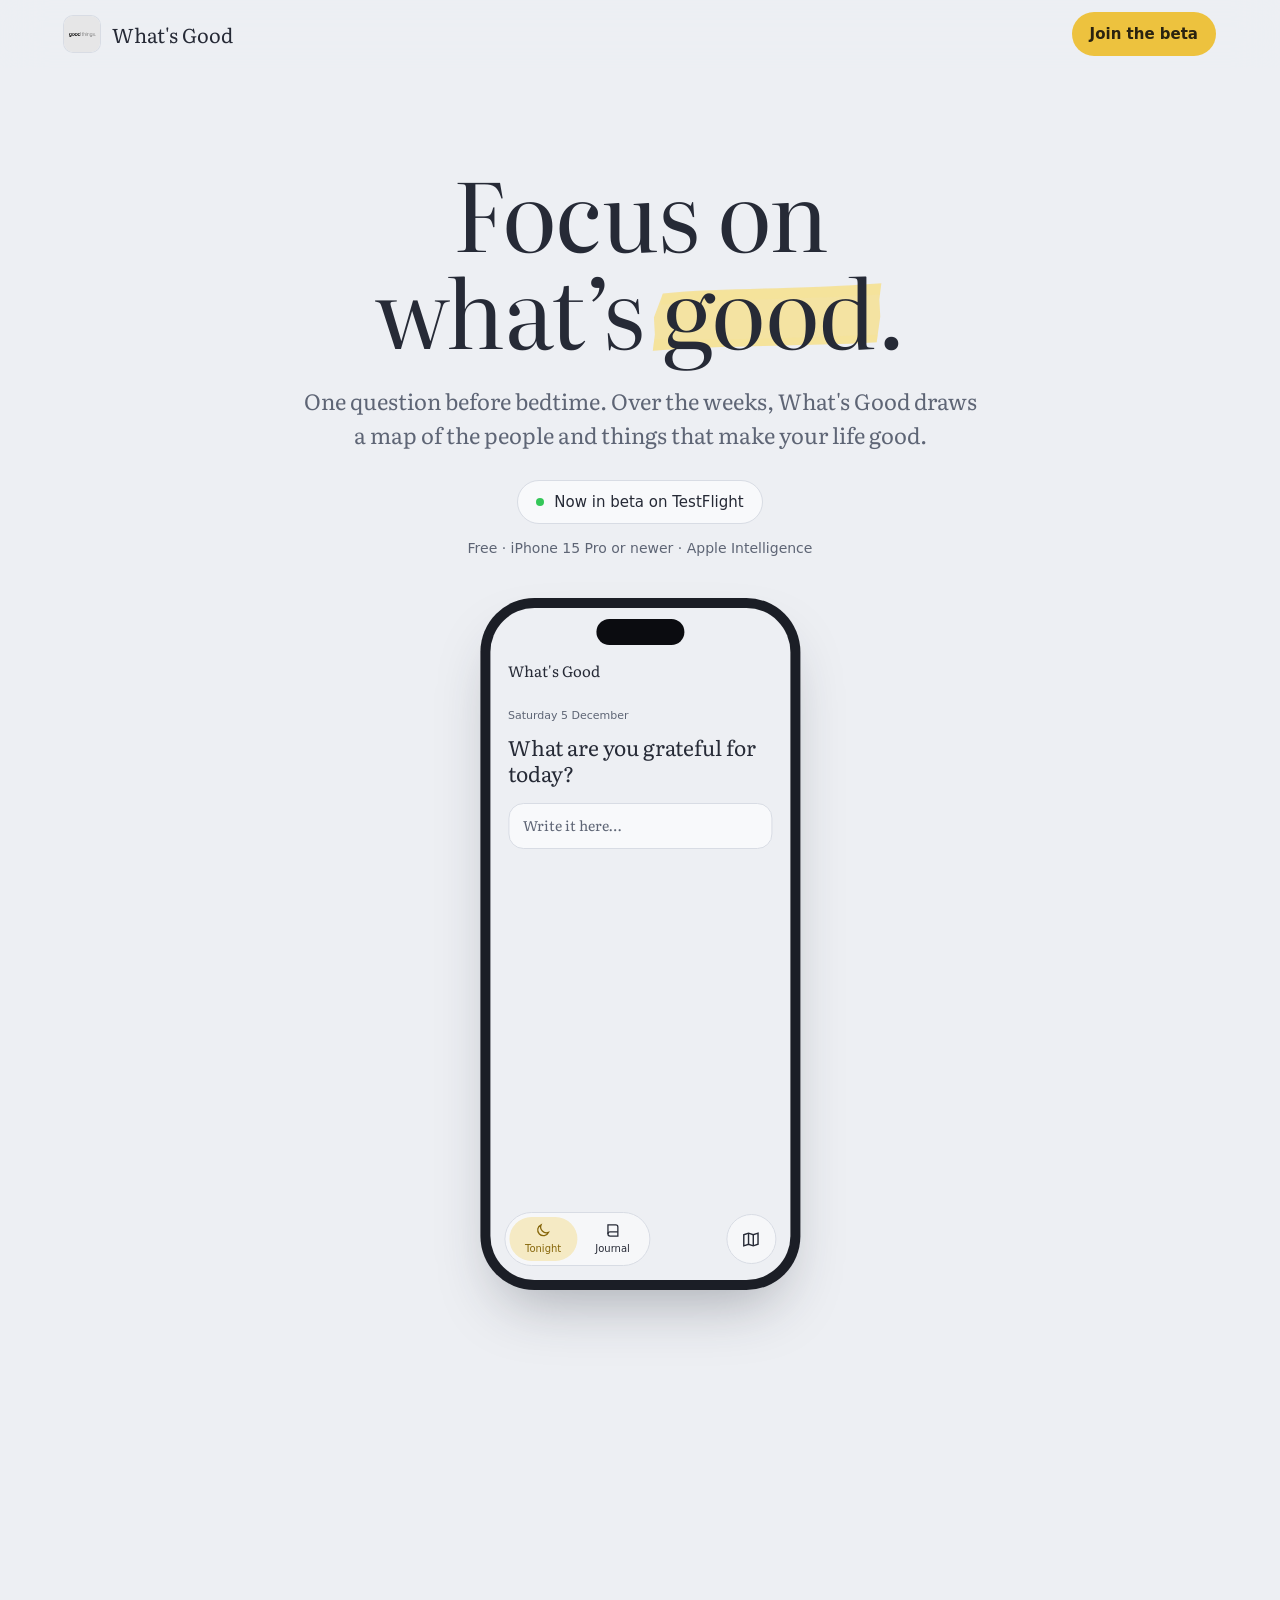
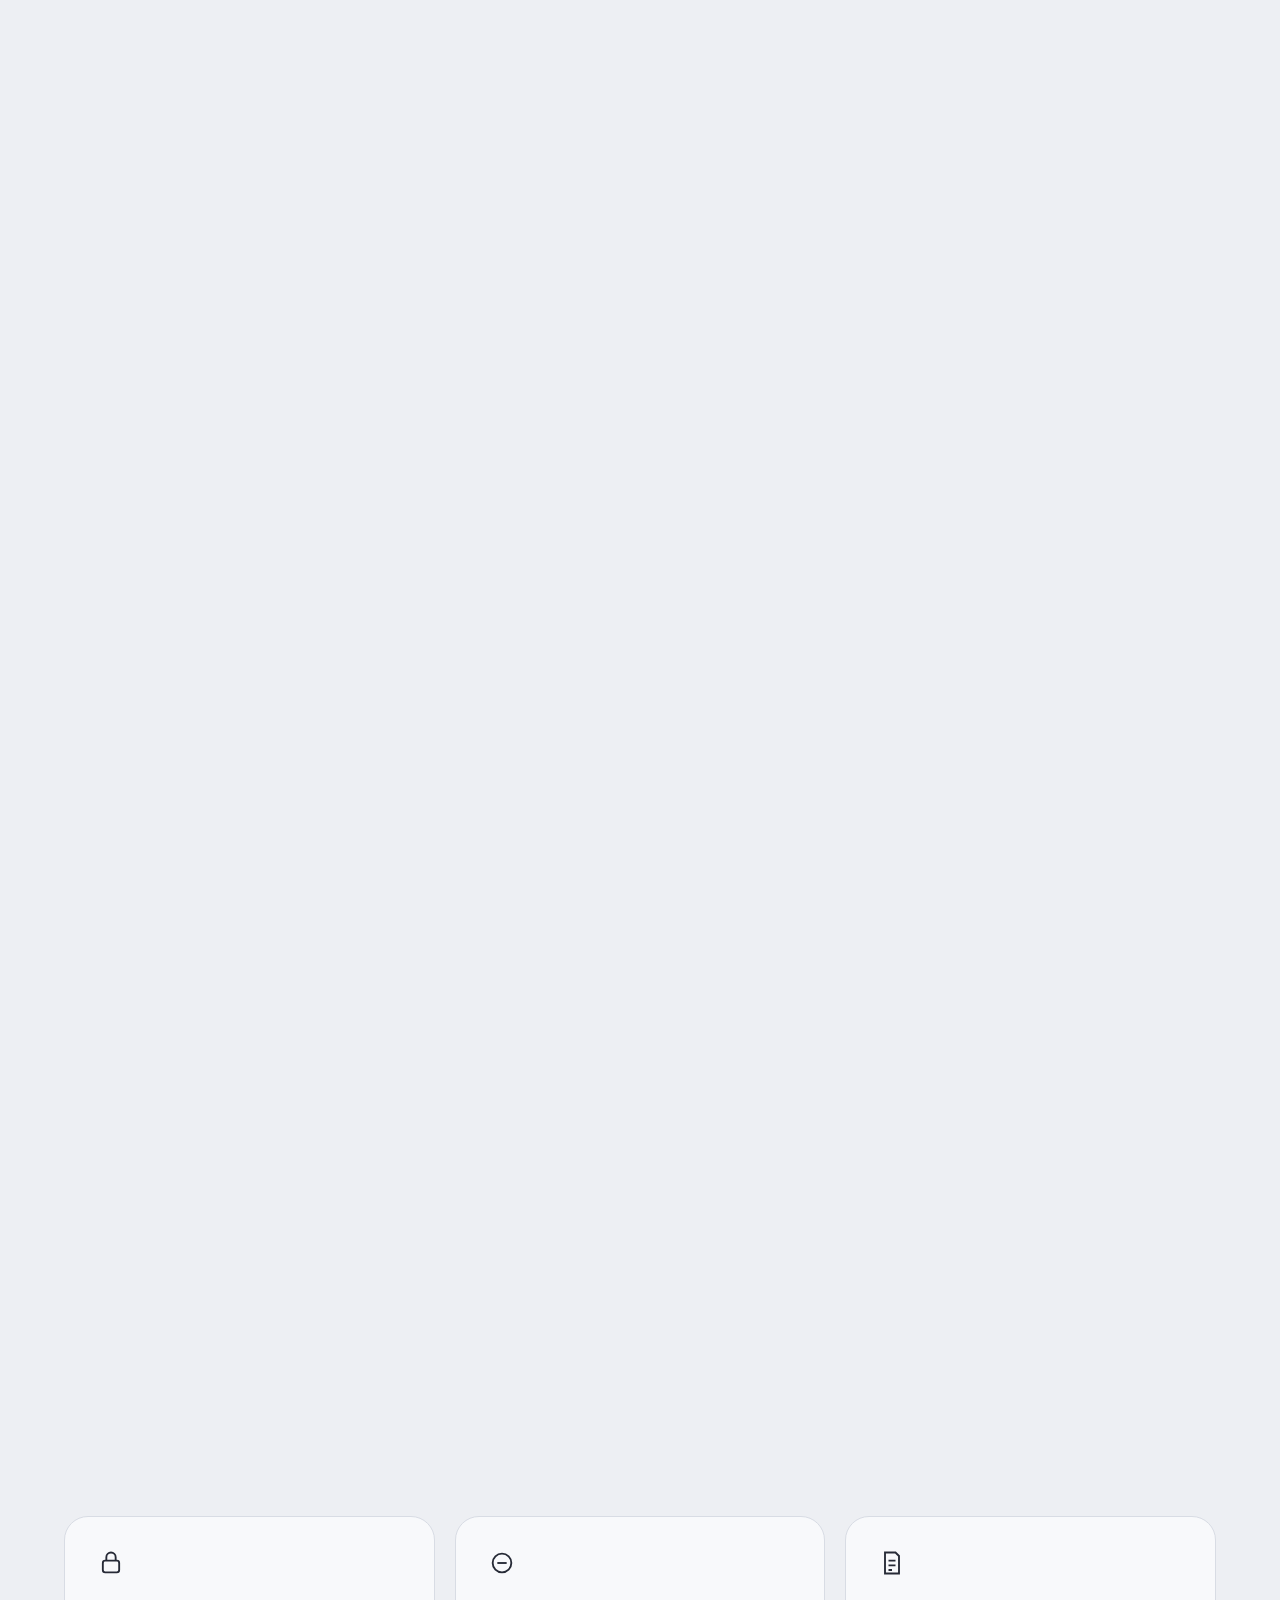
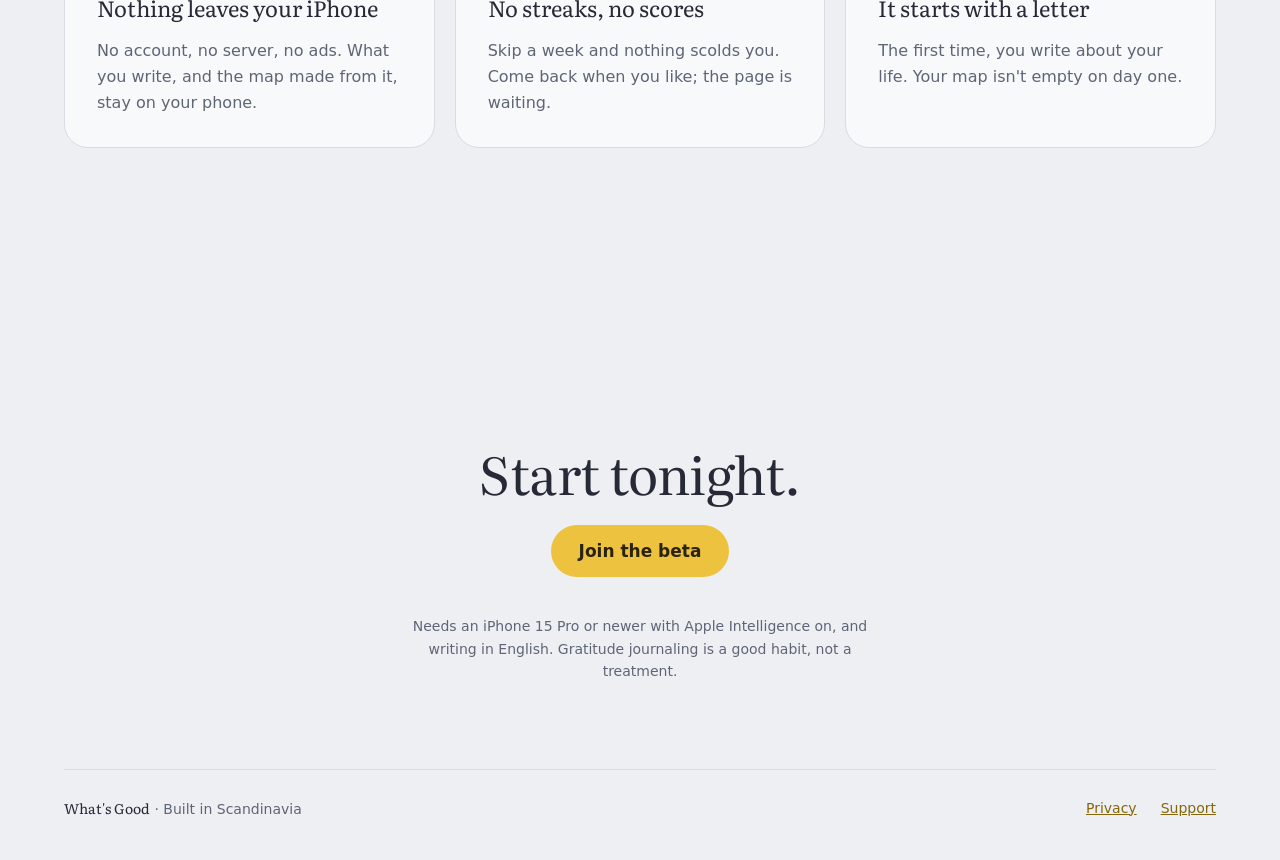
==== commit bbfd9f03: "Closing: Start tonight. without the icon The app icon above Start tonight. goes; the heading keeps i" ====
--- a/index.html
+++ b/index.html
@@ -186,11 +186,10 @@
                 <div class="dot" style="left: -80px; top: -110px"></div><span class="nm" style="left: -80px; top: -132px; font-size: 13px">Bikepacking</span>
                 <div class="dot" style="left: -10px; top: -60px"></div><span class="nm" style="left: -10px; top: -82px; font-size: 13px">Commute</span>
                 <div class="dot" style="left: 69px; top: 80px"></div><span class="nm" style="left: 69px; top: 58px; font-size: 13px">Forest walks</span>
-                <div class="disc you" style="left: -128px; top: 150px; width: 9px; height: 9px"></div>
-                <div class="moment" data-moment style="left: -122px; top: 170px">“Cycled to work through the fog, city still quiet.”</div>
-              </div>
-              </div>
-              <span class="nm faint" data-zoom-title style="left: 18px; top: 96px; font-size: 24px">Outdoors</span>
+                <div class="disc you" style="left: -104.5px; top: 87.5px; width: 9px; height: 9px"></div>
+                <div class="moment" data-moment style="left: -104px; top: 106px; width: 104px">“Cycled to work through the fog, city still quiet.”</div>
+              </div>
+              </div>
             </div>
 
             <div class="tabs">
@@ -306,7 +305,6 @@
     </section>
 
     <section class="closing" id="join">
-      <img src="assets/icon.png" alt="The What's Good app icon">
       <h2>Start tonight.</h2>
       <a class="btn" href="https://testflight.apple.com/join/zZkecsFE">Join the beta</a>
       <p class="fine">Needs an iPhone 15 Pro or newer with Apple Intelligence on, and writing in English. Gratitude journaling is a good habit, not a treatment.</p>
@@ -484,7 +482,6 @@
     if (still.matches) { $('[data-zoom]').style.transform = ''; $('[data-zoomed-in]').style.transform = ''; } else zoomTo(z);
     $('[data-zoom]').style.opacity = i === 3 ? 1 - clamp((z - .45) / .35) : '';
     $('[data-zoomed-in]').style.opacity = clamp((z - .3) / .4);
-    $('[data-zoom-title]').style.opacity = clamp((z - .7) / .3);
     $('[data-moment]').style.opacity = i === 3 ? clamp((t - .7) / .2) : 0;
   }
 
--- a/style.css
+++ b/style.css
@@ -186,9 +186,8 @@
 .value h3 { margin: 0; font-size: 22px; }
 .value p { margin: 0; font-size: 16px; line-height: 1.6; color: var(--muted); }
 
-.closing { display: flex; flex-direction: column; align-items: center; gap: 24px; padding-bottom: 72px; text-align: center; }
-.closing img { width: 112px; height: 112px; border-radius: 26px; box-shadow: 0 0 0 1px var(--line), 0 20px 40px -18px rgba(38, 42, 54, .4); }
-.closing .lede { max-width: 30em; }
+/* No icon above it: Start tonight. keeps the icon's room, so it stands on its own as the last call to action. */
+.closing { display: flex; flex-direction: column; align-items: center; gap: 24px; padding: 136px 0 72px; text-align: center; }
 .closing .fine { max-width: 34em; line-height: 1.6; }
 
 /* With JavaScript the hero's phones and the feature sections give way to the story: one phone pins under
@@ -254,8 +253,7 @@
   .value { display: grid; grid-template-columns: 24px 1fr; gap: 6px 18px; padding: 0; border: 0; border-radius: 0; background: none; }
   .value svg { grid-row: span 2; width: 24px; height: 24px; margin-top: 2px; }
   .value h3 { font-size: 20px; }
-  .closing { gap: 20px; padding-bottom: 56px; }
-  .closing img { width: 80px; height: 80px; border-radius: 19px; }
+  .closing { gap: 20px; padding: 100px 0 56px; }
 }
 
 /* An iPhone, drawn: the app's screens in its own type and colours */
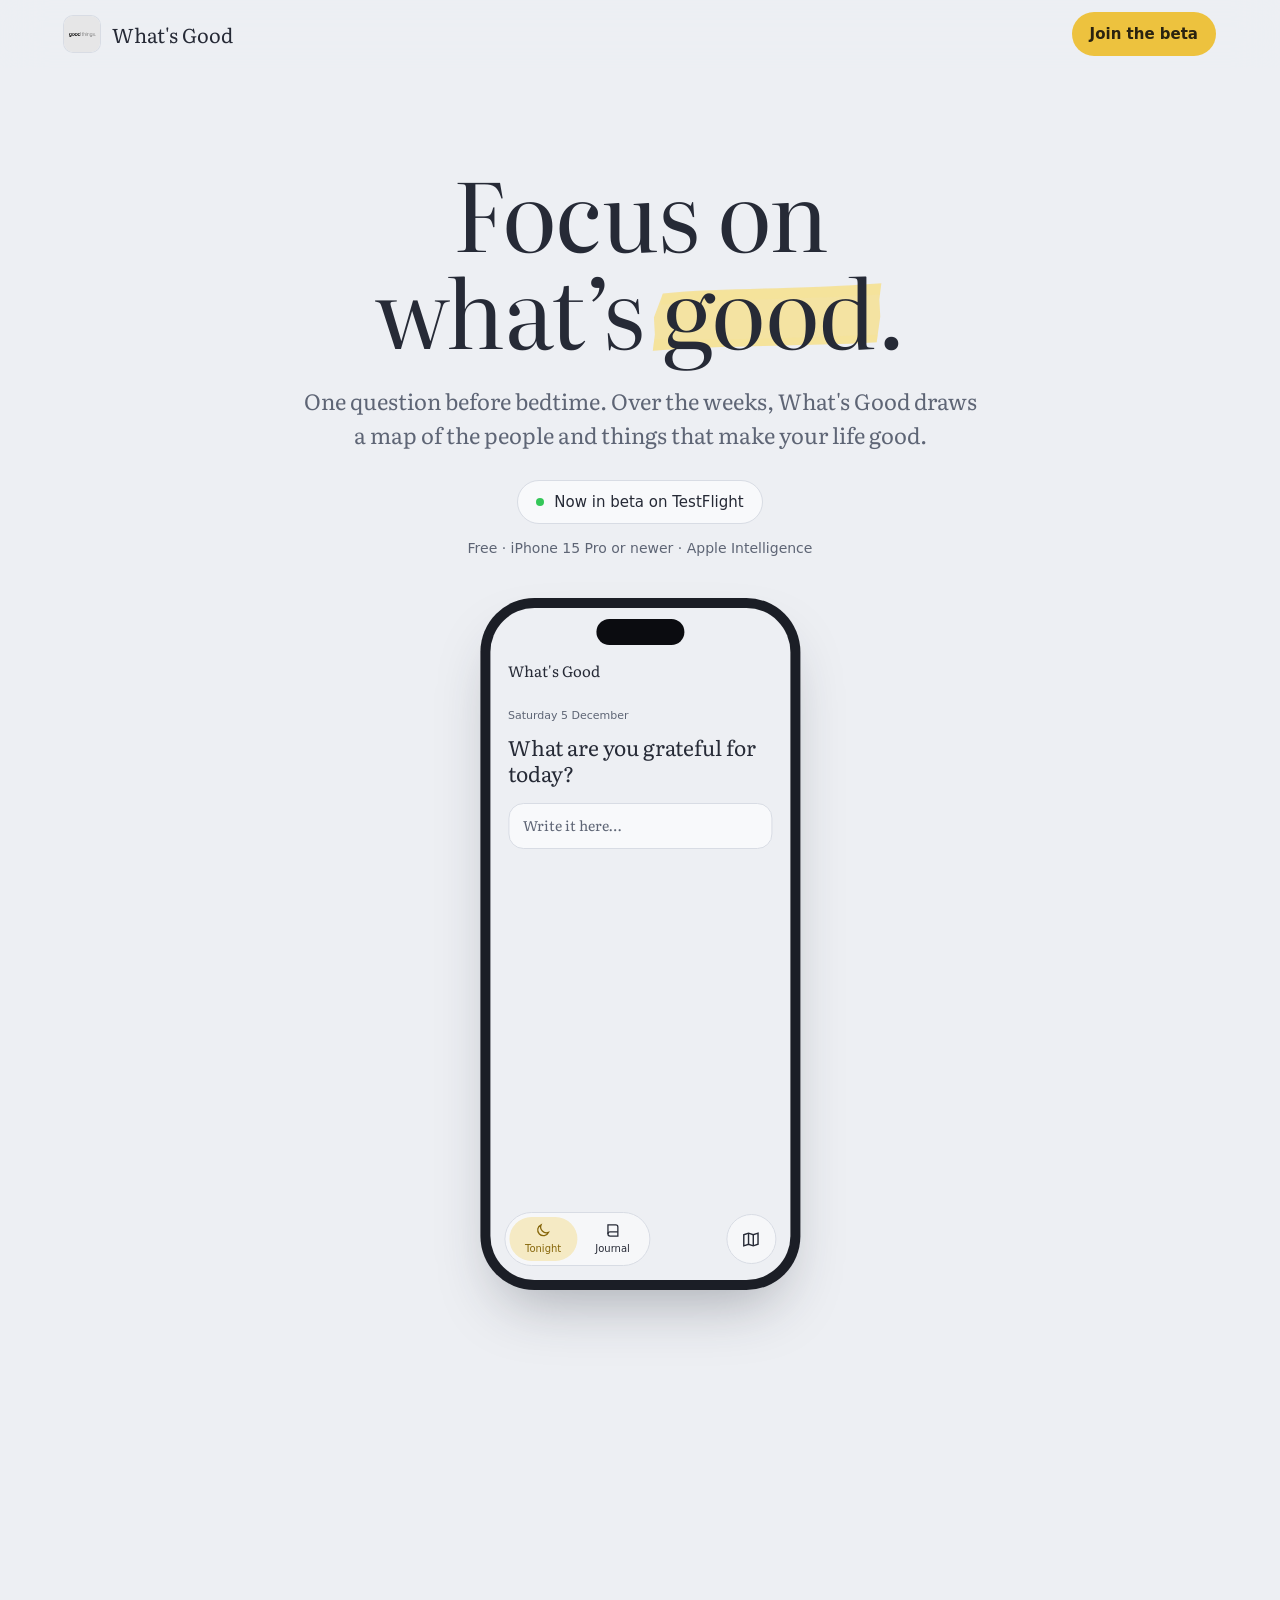
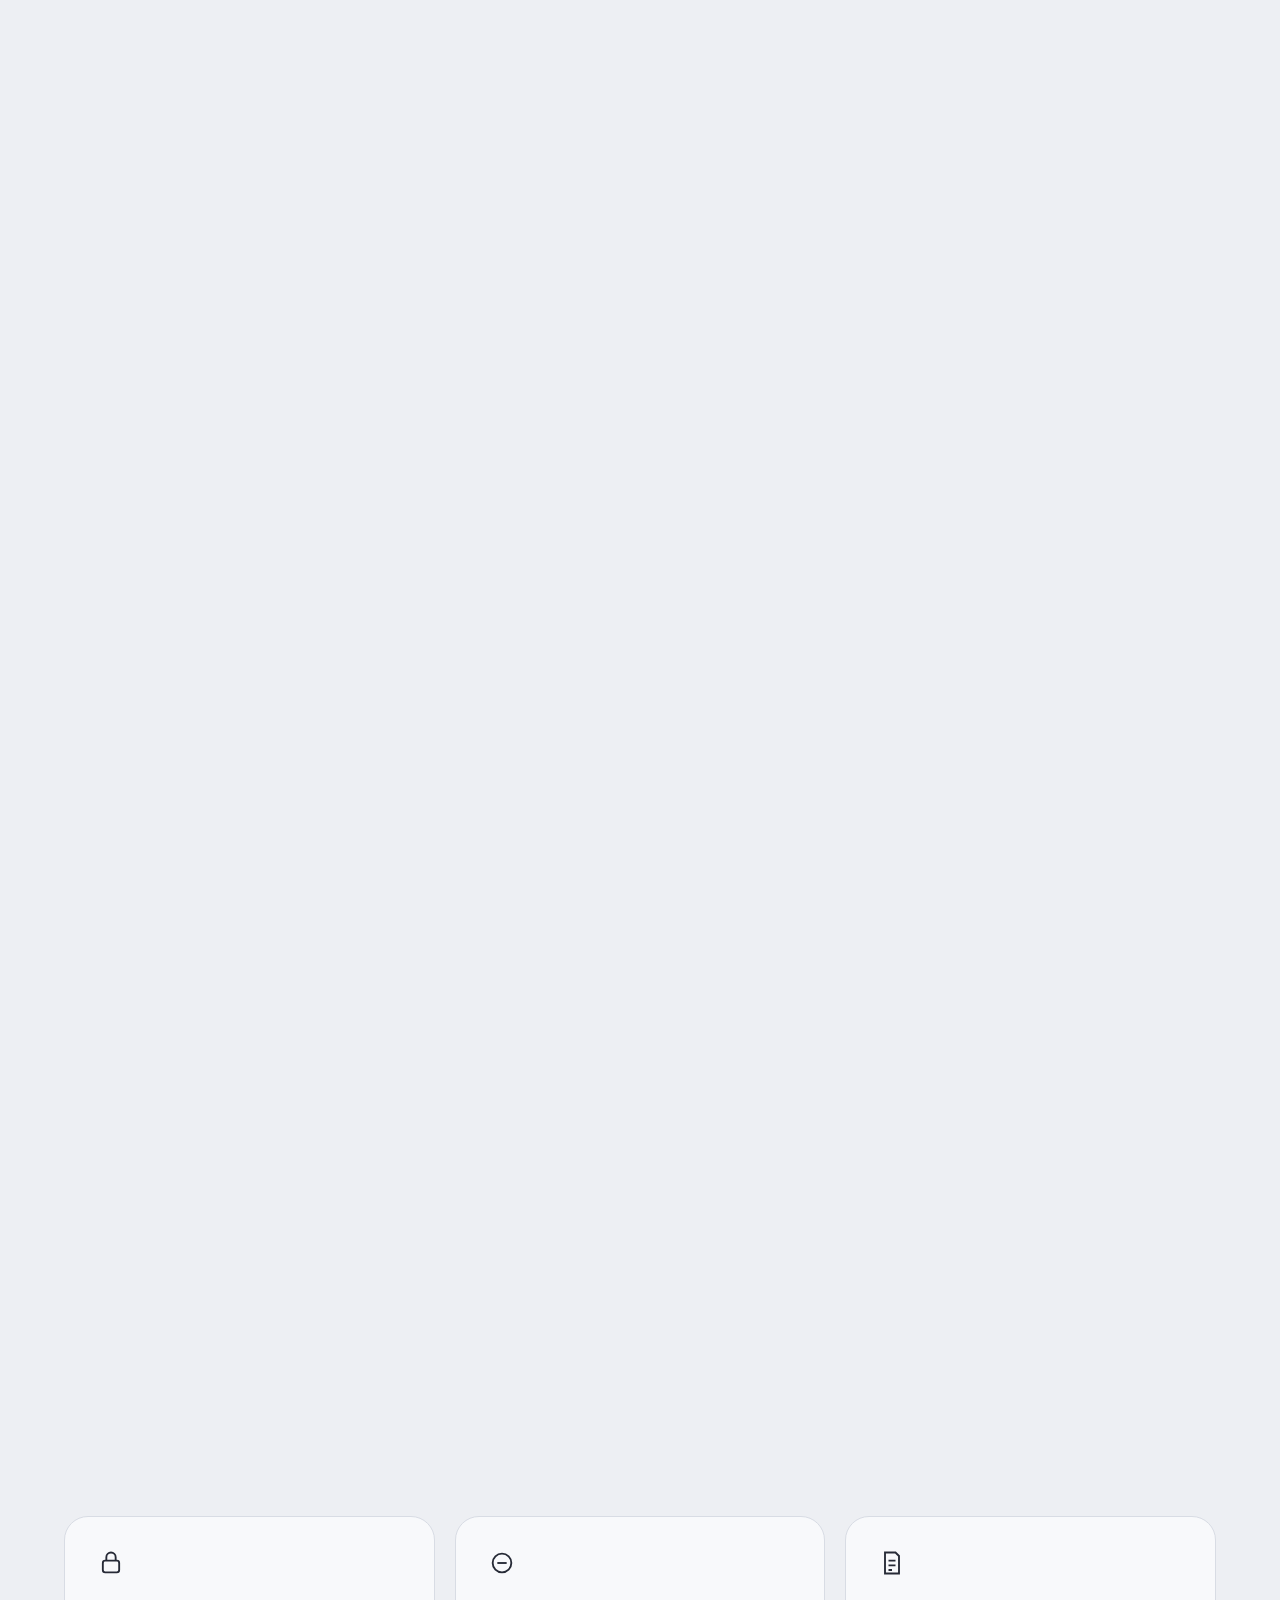
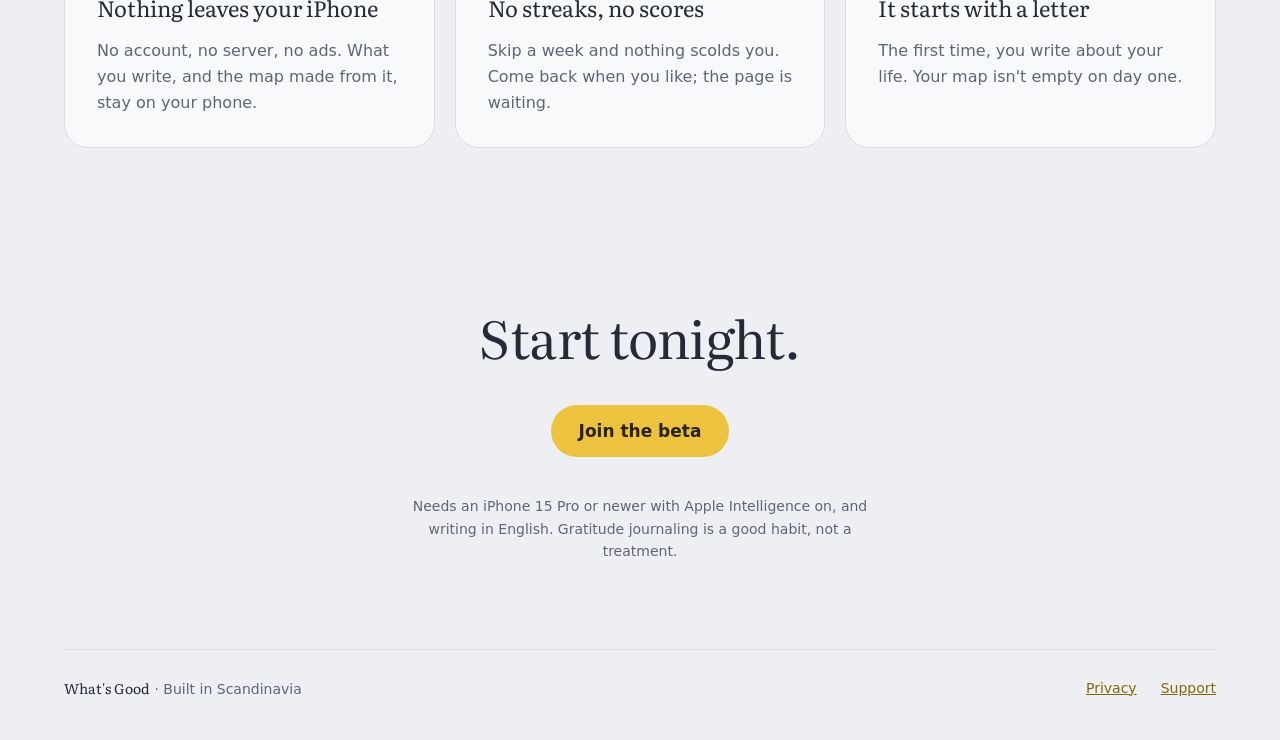
==== commit 27667247: "Closing: half the room above Start tonight., more under it The space between the values and Start to" ====
--- a/index.html
+++ b/index.html
@@ -18,7 +18,7 @@
 <link rel="icon" href="assets/favicon.png" type="image/png">
 <link rel="apple-touch-icon" href="assets/apple-touch-icon.png">
 <link rel="preload" href="assets/fonts/literata-latin-opsz-normal.woff2" as="font" type="font/woff2" crossorigin>
-<link rel="stylesheet" href="style.css">
+<link rel="stylesheet" href="style.css?v=2026100502">
 <script>document.documentElement.classList.add("js")</script>
 </head>
 <body>
--- a/style.css
+++ b/style.css
@@ -186,8 +186,9 @@
 .value h3 { margin: 0; font-size: 22px; }
 .value p { margin: 0; font-size: 16px; line-height: 1.6; color: var(--muted); }
 
-/* No icon above it: Start tonight. keeps the icon's room, so it stands on its own as the last call to action. */
-.closing { display: flex; flex-direction: column; align-items: center; gap: 24px; padding: 136px 0 72px; text-align: center; }
+/* Start tonight. stands on its own as the last call to action, with a little more room under the heading. */
+.closing { display: flex; flex-direction: column; align-items: center; gap: 24px; padding: 0 0 72px; text-align: center; }
+.closing h2 { margin-bottom: 16px; }
 .closing .fine { max-width: 34em; line-height: 1.6; }
 
 /* With JavaScript the hero's phones and the feature sections give way to the story: one phone pins under
@@ -253,7 +254,8 @@
   .value { display: grid; grid-template-columns: 24px 1fr; gap: 6px 18px; padding: 0; border: 0; border-radius: 0; background: none; }
   .value svg { grid-row: span 2; width: 24px; height: 24px; margin-top: 2px; }
   .value h3 { font-size: 20px; }
-  .closing { gap: 20px; padding: 100px 0 56px; }
+  .closing { gap: 20px; padding: 0 0 56px; }
+  .closing h2 { margin-bottom: 12px; }
 }
 
 /* An iPhone, drawn: the app's screens in its own type and colours */
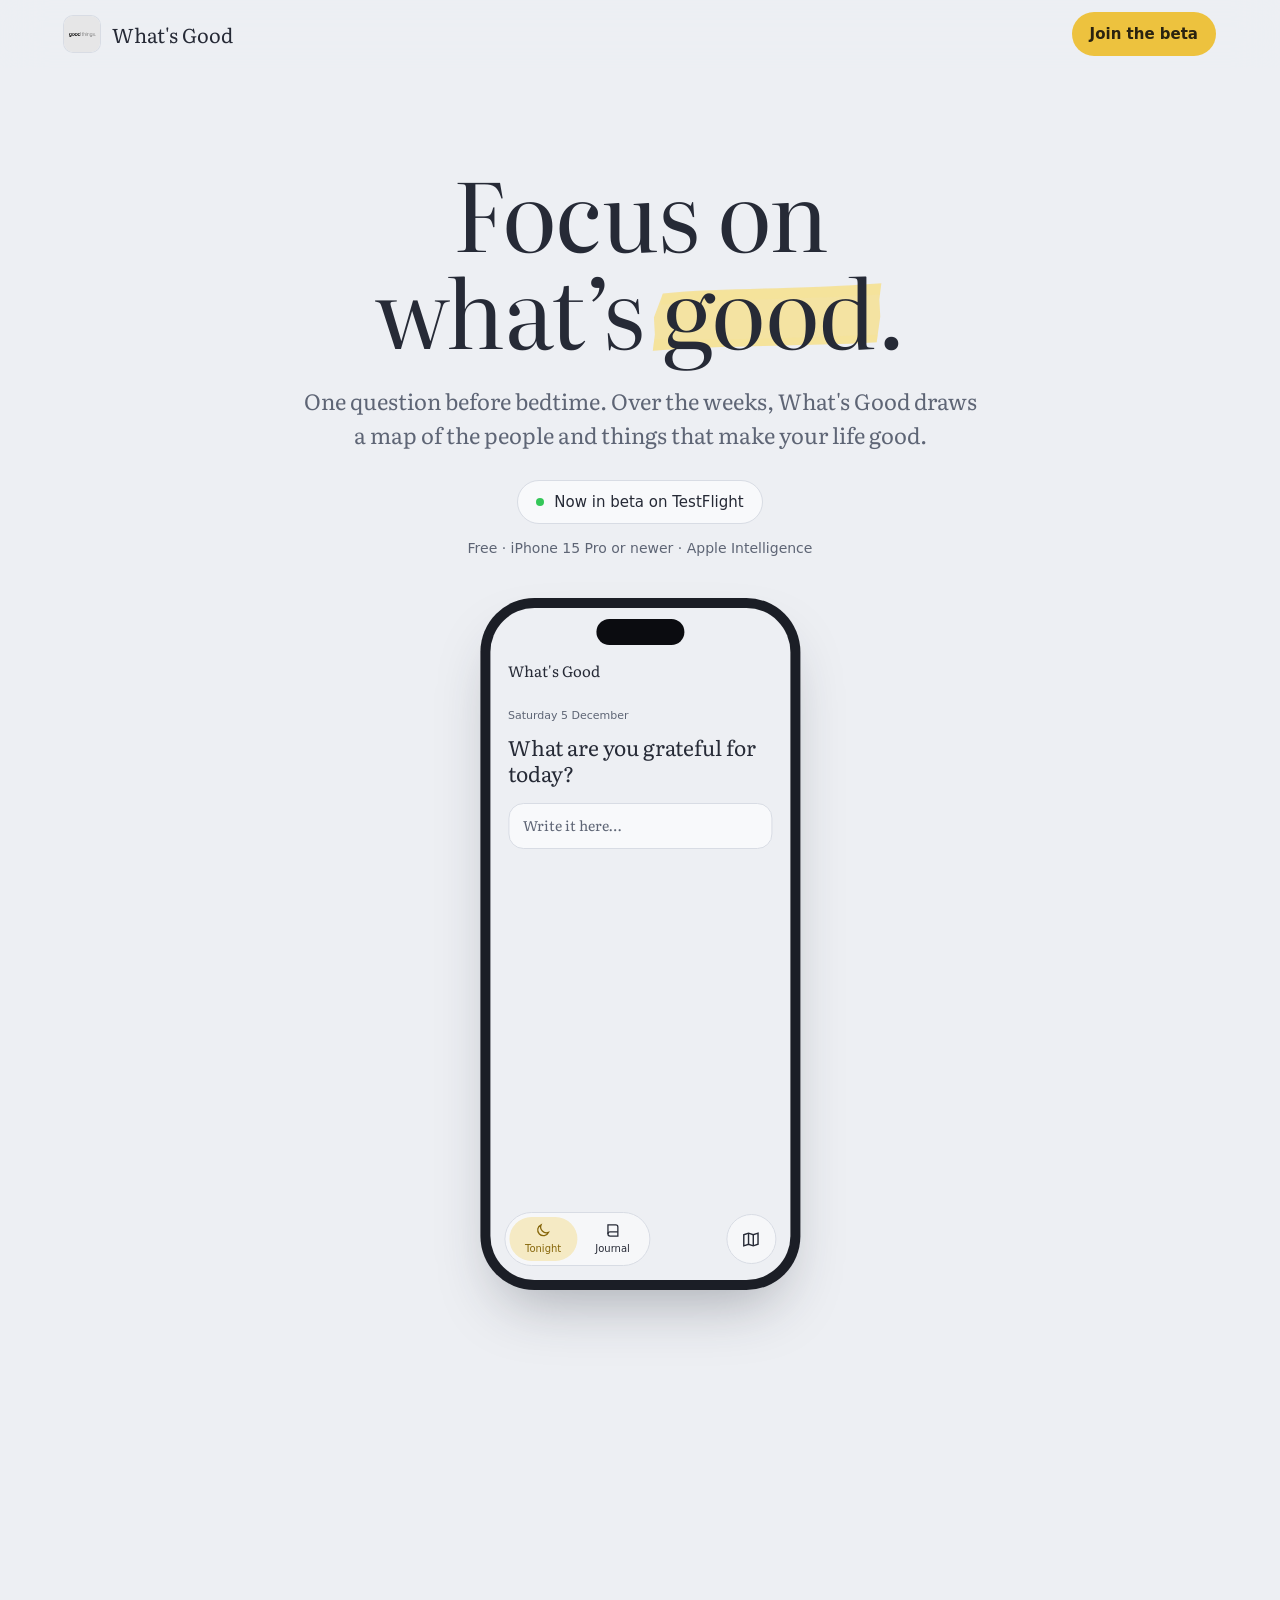
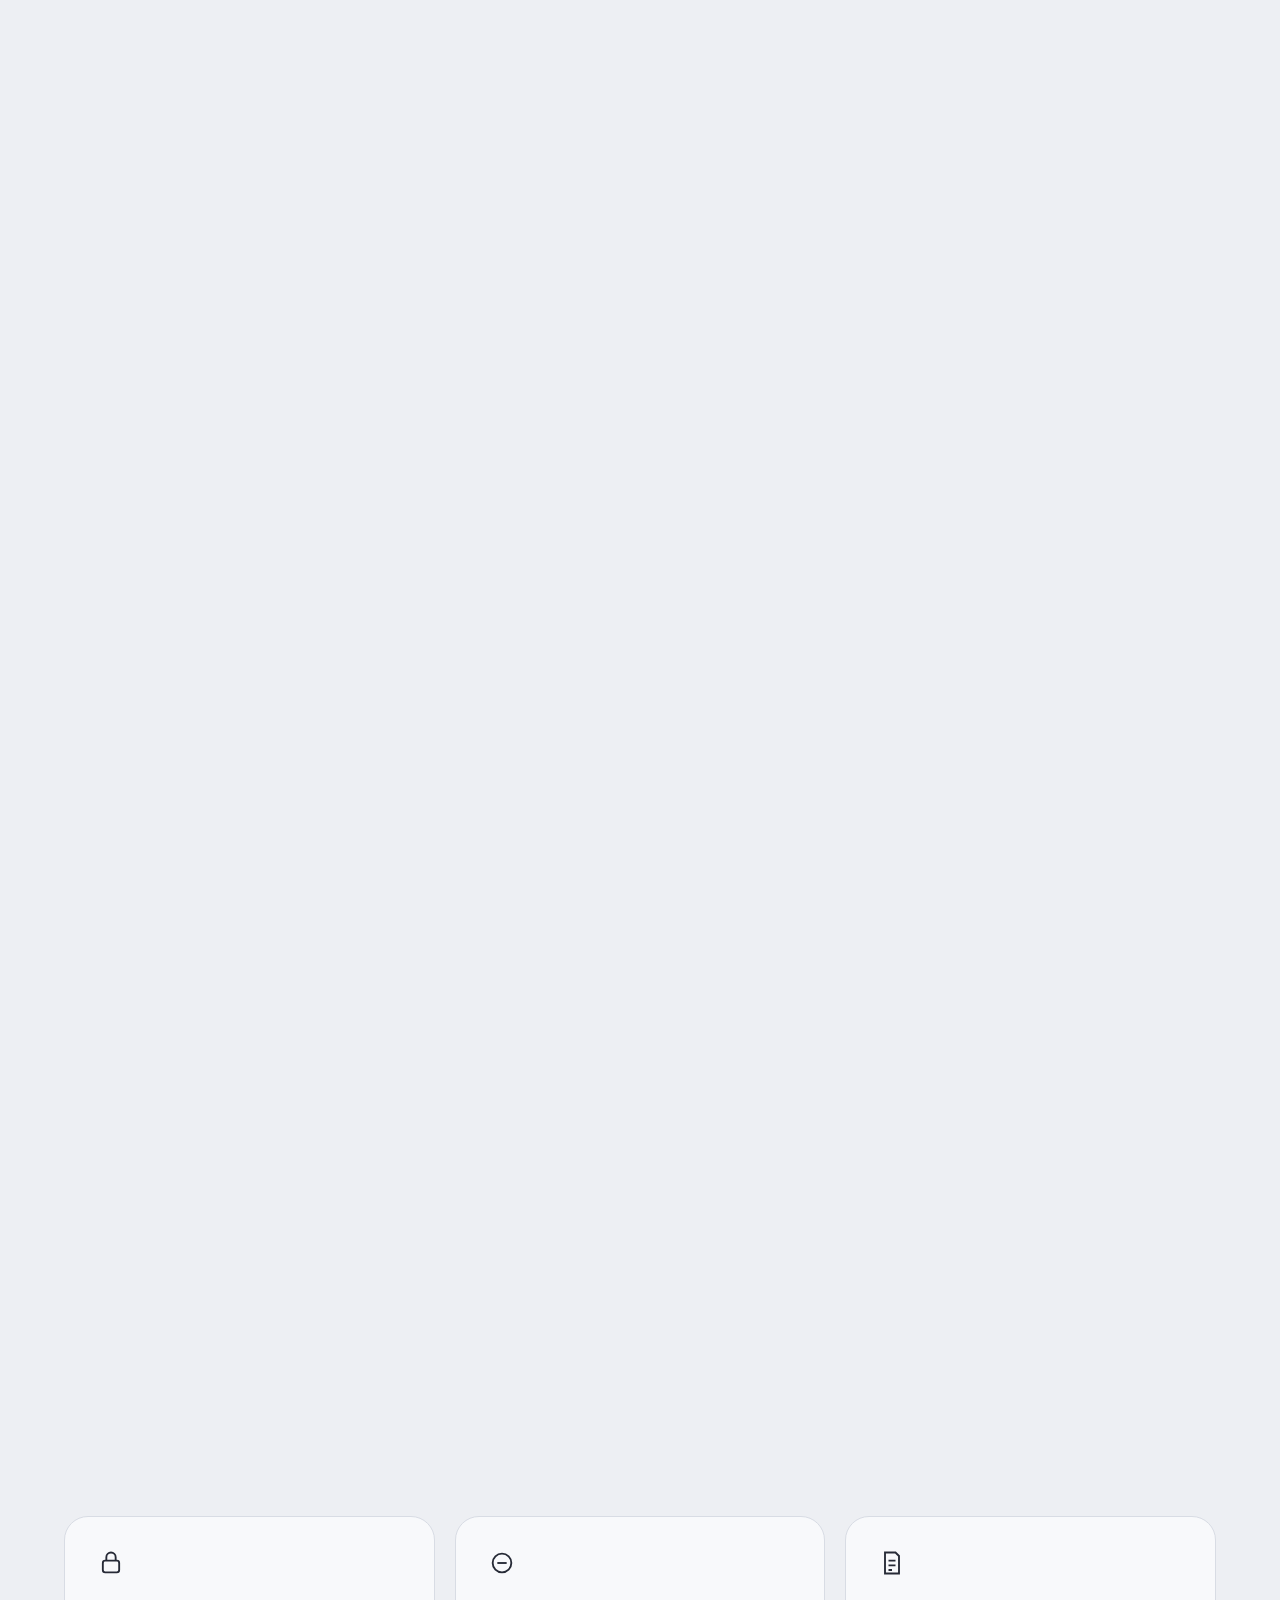
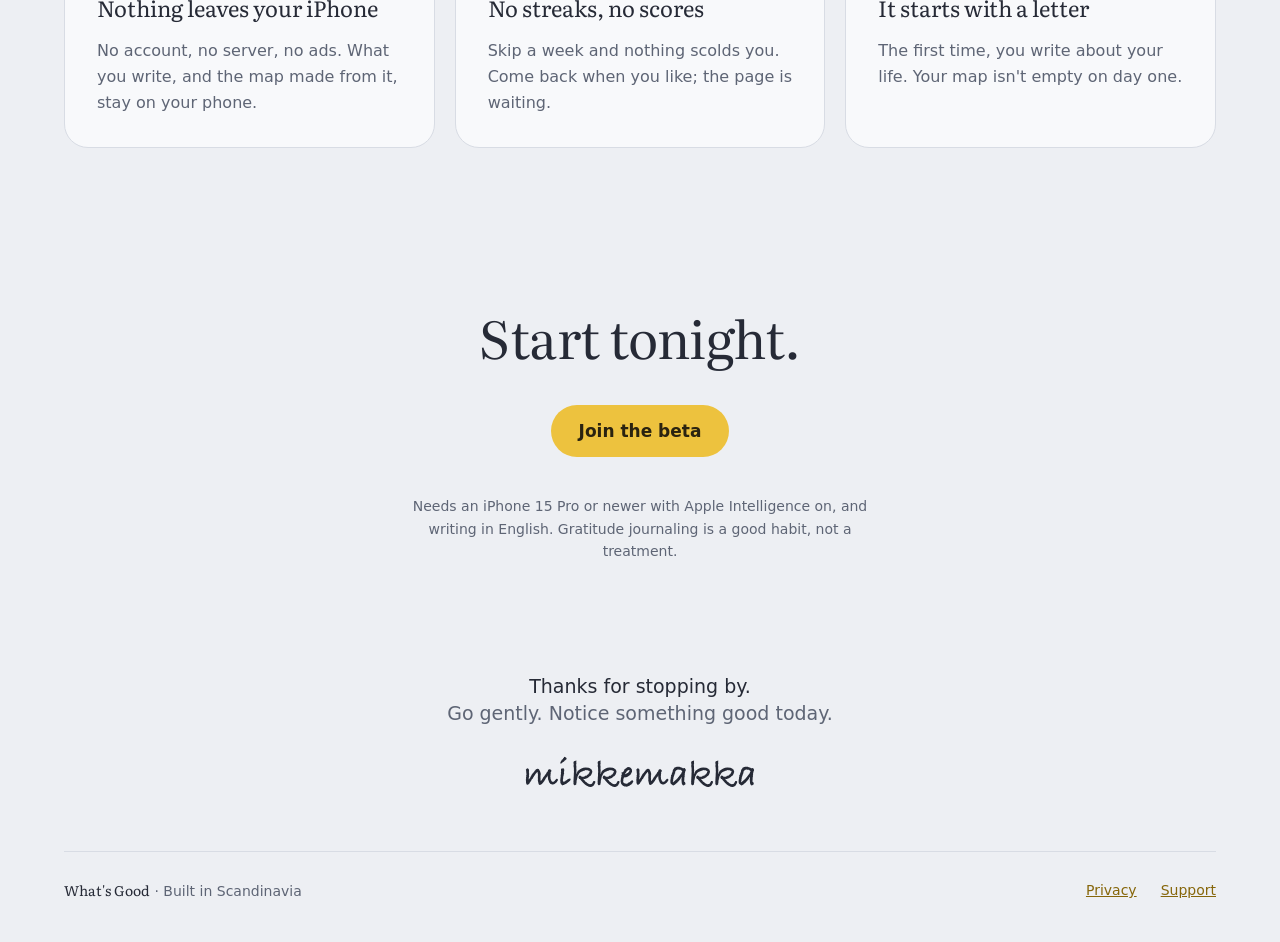
==== commit c1eabdd4: "A sign-off from the maker, signed mikkemakka Under Start tonight. and above the footer, a small cent" ====
--- a/index.html
+++ b/index.html
@@ -18,7 +18,7 @@
 <link rel="icon" href="assets/favicon.png" type="image/png">
 <link rel="apple-touch-icon" href="assets/apple-touch-icon.png">
 <link rel="preload" href="assets/fonts/literata-latin-opsz-normal.woff2" as="font" type="font/woff2" crossorigin>
-<link rel="stylesheet" href="style.css?v=2026100502">
+<link rel="stylesheet" href="style.css?v=2026100503">
 <script>document.documentElement.classList.add("js")</script>
 </head>
 <body>
@@ -310,6 +310,14 @@
       <p class="fine">Needs an iPhone 15 Pro or newer with Apple Intelligence on, and writing in English. Gratitude journaling is a good habit, not a treatment.</p>
     </section>
   </div>
+
+  <!-- A sign-off from the maker. The signature is drawn as outlines (Bradley Hand), so the page loads no
+       extra font; it takes the ink colour in light and dark. -->
+  <section class="wrap signoff" aria-label="A note from the maker">
+    <p>Thanks for stopping by.</p>
+    <p class="muted">Go gently. Notice something good today.</p>
+    <svg class="signature" role="img" aria-label="mikkemakka" viewBox="38 -745 5950 822"><path fill="currentColor" d="M889 -118Q884 -104 876 -97Q873 -86 867 -81Q862 -71 855 -67L851 -61Q847 -55 840 -55L835 -45H828L823 -36L815 -33L809 -26L804 -22Q789 -22 779 -13Q766 -8 752 -8Q738 -8 724 -15Q708 -16 708 -20L694 -22L691 -25L685 -37L674 -46Q663 -59 662 -70Q655 -80 648 -108L638 -124V-133L631 -163L632 -175L626 -206L629 -231L624 -238L614 -213Q595 -192 591.5 -187.5Q588 -183 583 -183Q582 -183 579 -184L573 -173Q572 -172 572 -169Q572 -163 579 -162Q577 -160 569 -148Q565 -140 562 -137L559 -142L557 -128Q544 -118 539 -98Q529 -85 508 -61L495 -47Q490 -47 490 -45V-43Q484 -29 469 -21L457 -6H450L426 3Q396 1 389 -23L388 -34L382 -47V-58L374 -87V-96L368 -106L372 -137Q371 -142 371 -151Q371 -159 372 -162L371 -168V-172L366 -183L374 -202Q372 -210 368 -228L371 -237L374 -266L366 -287L368 -304L365 -313Q364 -316 358 -332L351 -328L338 -312L326 -301L302 -271L300 -260L283 -242L276 -228L269 -220Q266 -198 247 -189L246 -175Q240 -169 233.5 -159.0Q227 -149 224.5 -147.5Q222 -146 216 -141L204 -124Q204 -107 191 -100V-94Q185 -86 175 -78L174 -80L171 -66Q163 -66 156 -47L153 -43Q152 -27 136 -19L122 -6Q106 2 101 2Q75 2 67 -41L63 -63Q62 -65 62 -69Q62 -76 65 -83L60 -102L62 -118L60 -134Q62 -155 67 -160Q64 -181 64 -184V-202Q68 -209 74 -220L68 -226Q66 -234 66 -235Q66 -242 78 -259L71 -278L75 -290L69 -319L71 -333L66 -355L67 -370L58 -388Q78 -427 101 -427Q113 -427 124 -417L126 -407Q143 -398 143 -380Q143 -383 140 -359L136 -360L145 -343L139 -335L138 -331L144 -285L142 -246L139 -239L143 -223Q146 -219 146 -213Q146 -205 138 -197Q138 -183 133 -174L136 -144V-132L137 -134L143 -143L157 -168H160Q166 -168 173 -187L180 -206Q182 -212 195 -225L199 -243L211 -261L215 -275Q220 -278 225 -282L226 -285Q229 -289 248 -306L254 -309L256 -319L261 -322Q266 -343 286 -350L282 -353L286 -355Q285 -356 285 -358Q285 -360 287 -364L303 -371L306 -387H317Q317 -388 319 -394L339 -410Q353 -414 358 -414Q370 -414 391 -407L401 -393L405 -391L410 -379L424 -360V-347L433 -337V-322Q444 -298 444 -281L441 -269L447 -252L436 -241L440 -219L439 -213L438 -208Q436 -198 436 -193Q436 -188 441 -173L438 -162L441 -148L438 -145Q440 -131 444 -98L443 -94L475 -129L485 -148Q489 -154 498 -167V-169Q502 -185 511 -191Q511 -197 521 -206L529 -211Q533 -228 550 -239L555 -253L564 -265L574 -275Q583 -282 588 -297L596 -309L600 -324L611 -330L622 -344L633 -368Q629 -368 629 -370Q629 -370 631 -374L638 -380L646 -396Q663 -402 665 -402Q665 -402 669 -400L687 -399L703 -392L717 -376L720 -362L719 -351L714 -347L703 -326L699 -303Q704 -298 704 -285Q700 -280 700 -272L696 -264Q698 -259 698 -248Q698 -239 697 -235L693 -230L697 -223L690 -214Q696 -214 696 -201Q698 -195 698 -193Q698 -190 696 -186Q698 -176 698 -167V-165Q698 -163 711 -124L713 -114L724 -102L730 -88L736 -85L740 -79L745 -78L754 -76L759 -77H762Q772 -77 786 -85Q790 -95 807 -106Q808 -111 819 -125L836 -137L842 -149Q850 -154 859 -154Q870 -154 883 -148Q889 -138 889 -118ZM1116 -676Q1116 -664 1100 -654V-652Q1081 -629 1067 -626L1052 -608L1042 -595L1019 -589L1009 -575L993 -567L967 -544L951 -559L954 -584L965 -602Q966 -616 981 -626V-630L987 -634L988 -649L1004 -653V-662L1016 -664Q1020 -684 1033 -693L1036 -695L1042 -701L1050 -725Q1116 -709 1116 -676ZM1218 -146Q1218 -123 1210 -117L1205 -113L1200 -99L1184 -94Q1177 -78 1163 -69L1154 -66L1141 -52L1129 -49Q1122 -31 1100 -30Q1098 -27 1091 -18Q1076 -8 1060 -6L1055 -5L1048 4H1028L1012 16L971 -14L952 -53L951 -102L947 -114L959 -202L963 -206Q960 -221 960 -235Q960 -244 966 -272L971 -295Q969 -301 963 -308L969 -327L971 -350L973 -353Q969 -362 968 -373Q969 -375 970.0 -378.5Q971 -382 971 -384Q968 -393 968 -401Q968 -425 995 -423L1007 -422Q1019 -428 1022 -428Q1042 -428 1049 -406V-402Q1053 -390 1053 -379Q1053 -370 1051 -366L1044 -316L1051 -302Q1051 -284 1039 -270L1043 -258L1030 -220Q1028 -195 1025 -182V-157L1019 -143L1020 -133L1018 -110L1020 -92L1035 -80L1047 -82L1049 -85L1057 -84L1070 -88L1081 -99L1085 -105L1092 -106L1094 -111L1097 -115L1103 -111L1113 -121L1119 -120L1121 -127H1123L1126 -135L1135 -139L1154 -148Q1177 -164 1199 -164H1203Q1214 -157 1218 -146ZM1861 -74 1855 -63Q1855 -34 1835 -18Q1835 -8 1828 -2L1823 9L1810 18L1804 29L1764 50L1745 55L1716 57L1700 50L1687 51L1674 42L1664 41L1624 20L1588 -10Q1572 -24 1540 -50L1518 -80L1500 -95L1497 -102L1488 -113Q1475 -129 1457 -147L1440 -153L1421 -191L1424 -206Q1430 -238 1456 -242L1475 -236L1491 -220L1508 -209H1524L1528 -206Q1536 -206 1541 -205Q1551 -210 1576 -216L1585 -218L1591 -231H1615Q1626 -240 1638 -241H1640Q1643 -248 1648 -258L1667 -267L1675 -275L1690 -300H1697Q1701 -310 1705 -328L1714 -334L1707 -338L1711 -355Q1709 -359 1700 -362L1688 -358L1684 -366L1674 -370L1671 -374Q1656 -376 1628 -378V-382L1622 -378Q1614 -380 1610 -380Q1597 -380 1572 -366H1558Q1520 -353 1515 -347L1493 -340L1462 -315L1433 -286V-282L1414 -249L1408 -230L1404 -228V-224Q1401 -218 1399 -213L1393 -210L1395 -207L1392 -202Q1391 -200 1391 -197Q1391 -192 1395 -188Q1395 -167 1385 -161Q1383 -157 1383 -153Q1383 -150 1384 -148Q1384 -131 1377 -120Q1372 -115 1371 -113L1374 -98L1371 -78L1372 -62Q1364 -44 1364 -33Q1366 -23 1366 -22Q1366 -11 1353.5 1.0Q1341 13 1330 13Q1316 13 1301 -4L1290 -35L1293 -53L1290 -92L1293 -102V-134L1295 -147V-158Q1295 -178 1297.0 -198.5Q1299 -219 1299 -220V-237L1300 -246V-274L1303 -282L1300 -294L1304 -327V-362L1300 -382L1305 -390L1304 -394L1300 -448L1293 -481V-490L1299 -524L1295 -537L1293 -561Q1291 -585 1291 -582Q1291 -617 1346 -619L1368 -631L1364 -582L1368 -554L1361 -525L1363 -493L1368 -475L1365 -458L1367 -434L1364 -414L1369 -393L1367 -388L1371 -378L1366 -350V-344L1371 -325Q1366 -323 1366 -310L1363 -286L1365 -277L1377 -298L1383 -321Q1383 -321 1397 -344Q1397 -354 1404 -362H1415L1423 -379L1446 -390Q1460 -404 1478 -410L1484 -415L1500 -423L1513 -426Q1534 -444 1604 -450L1682 -444L1698 -435L1706 -434L1723 -416L1724 -422Q1737 -416 1743 -403Q1748 -404 1747 -404Q1751 -404 1755 -401L1776 -358L1775 -353Q1780 -343 1780 -335Q1780 -321 1769 -307V-301L1755 -264L1734 -235L1728 -234Q1728 -234 1716 -218Q1705 -218 1699 -224V-208L1691 -203L1685 -192L1667 -187Q1663 -186 1658 -178Q1589 -151 1581 -151Q1578 -151 1569.5 -152.5Q1561 -154 1555 -154Q1551 -154 1549 -153Q1550 -150 1560 -131L1573 -123L1591 -91L1618 -75L1620 -71L1629 -66L1642 -51L1666 -32L1698 -19L1716 -14L1729 -15L1736 -18Q1756 -21 1774 -34L1791 -65L1801 -77L1807 -95Q1822 -100 1831 -100Q1854 -100 1861 -74ZM2487 -74 2481 -63Q2481 -34 2461 -18Q2461 -8 2454 -2L2449 9L2436 18L2430 29L2390 50L2371 55L2342 57L2326 50L2313 51L2300 42L2290 41L2250 20L2214 -10Q2198 -24 2166 -50L2144 -80L2126 -95L2123 -102L2114 -113Q2101 -129 2083 -147L2066 -153L2047 -191L2050 -206Q2056 -238 2082 -242L2101 -236L2117 -220L2134 -209H2150L2154 -206Q2162 -206 2167 -205Q2177 -210 2202 -216L2211 -218L2217 -231H2241Q2252 -240 2264 -241H2266Q2269 -248 2274 -258L2293 -267L2301 -275L2316 -300H2323Q2327 -310 2331 -328L2340 -334L2333 -338L2337 -355Q2335 -359 2326 -362L2314 -358L2310 -366L2300 -370L2297 -374Q2282 -376 2254 -378V-382L2248 -378Q2240 -380 2236 -380Q2223 -380 2198 -366H2184Q2146 -353 2141 -347L2119 -340L2088 -315L2059 -286V-282L2040 -249L2034 -230L2030 -228V-224Q2027 -218 2025 -213L2019 -210L2021 -207L2018 -202Q2017 -200 2017 -197Q2017 -192 2021 -188Q2021 -167 2011 -161Q2009 -157 2009 -153Q2009 -150 2010 -148Q2010 -131 2003 -120Q1998 -115 1997 -113L2000 -98L1997 -78L1998 -62Q1990 -44 1990 -33Q1992 -23 1992 -22Q1992 -11 1979.5 1.0Q1967 13 1956 13Q1942 13 1927 -4L1916 -35L1919 -53L1916 -92L1919 -102V-134L1921 -147V-158Q1921 -178 1923.0 -198.5Q1925 -219 1925 -220V-237L1926 -246V-274L1929 -282L1926 -294L1930 -327V-362L1926 -382L1931 -390L1930 -394L1926 -448L1919 -481V-490L1925 -524L1921 -537L1919 -561Q1917 -585 1917 -582Q1917 -617 1972 -619L1994 -631L1990 -582L1994 -554L1987 -525L1989 -493L1994 -475L1991 -458L1993 -434L1990 -414L1995 -393L1993 -388L1997 -378L1992 -350V-344L1997 -325Q1992 -323 1992 -310L1989 -286L1991 -277L2003 -298L2009 -321Q2009 -321 2023 -344Q2023 -354 2030 -362H2041L2049 -379L2072 -390Q2086 -404 2104 -410L2110 -415L2126 -423L2139 -426Q2160 -444 2230 -450L2308 -444L2324 -435L2332 -434L2349 -416L2350 -422Q2363 -416 2369 -403Q2374 -404 2373 -404Q2377 -404 2381 -401L2402 -358L2401 -353Q2406 -343 2406 -335Q2406 -321 2395 -307V-301L2381 -264L2360 -235L2354 -234Q2354 -234 2342 -218Q2331 -218 2325 -224V-208L2317 -203L2311 -192L2293 -187Q2289 -186 2284 -178Q2215 -151 2207 -151Q2204 -151 2195.5 -152.5Q2187 -154 2181 -154Q2177 -154 2175 -153Q2176 -150 2186 -131L2199 -123L2217 -91L2244 -75L2246 -71L2255 -66L2268 -51L2292 -32L2324 -19L2342 -14L2355 -15L2362 -18Q2382 -21 2400 -34L2417 -65L2427 -77L2433 -95Q2448 -100 2457 -100Q2480 -100 2487 -74ZM2840 -82Q2840 -70 2822 -52Q2817 -36 2807 -26L2801 -25L2790 -6L2772 -3L2753 9L2743 27L2732 25Q2721 30 2714 31L2708 40Q2705 39 2699 39Q2686 39 2674 57L2660 45Q2656 46 2648 46Q2635 46 2626 42H2609L2601 37Q2563 31 2553 8V5L2541 -1L2535 -18L2523 -26V-41L2511 -85L2513 -121L2517 -137V-158L2522 -174L2521 -181L2528 -193L2526 -191Q2526 -200 2531 -210V-215L2528 -239Q2528 -256 2543 -269Q2544 -271 2544 -275Q2544 -279 2540.5 -291.5Q2537 -304 2537 -309Q2537 -321 2543 -334Q2551 -322 2566 -322H2569Q2571 -326 2578 -331Q2586 -356 2600 -373L2604 -377Q2604 -381 2610 -400H2618L2620 -405L2628 -407Q2633 -415 2634.5 -416.5Q2636 -418 2656 -429Q2660 -436 2668 -442Q2672 -444 2678 -446L2682 -452Q2709 -461 2716 -461Q2724 -461 2731 -457L2736 -458L2743 -454Q2755 -445 2767 -439L2784 -426V-422Q2807 -404 2807 -371L2804 -361L2807 -328L2798 -322L2788 -296L2769 -275L2768 -259Q2736 -236 2709 -222Q2700 -208 2681 -208H2678L2659 -196H2643L2619 -186L2601 -195H2599Q2597 -187 2595 -171L2587 -165L2586 -153L2580 -136Q2583 -112 2583 -105L2579 -102Q2579 -89 2578 -83Q2578 -82 2577 -80Q2577 -78 2577 -77Q2577 -69 2585 -64Q2588 -52 2595 -49L2602 -43L2624 -37V-34L2632 -32L2666 -30L2686 -33L2696 -40L2702 -42L2712 -57L2717 -58L2742 -66Q2746 -73 2755 -78L2758 -83Q2778 -87 2781 -104Q2795 -118 2817 -118H2821Q2840 -96 2840 -82ZM2741 -370Q2741 -373 2738 -382L2733 -383L2731 -382Q2730 -382 2727 -382Q2725 -381 2723 -381Q2722 -381 2720 -382Q2718 -382 2717 -382L2707 -375L2698 -374L2693 -372L2676 -350L2665 -342L2649 -314L2640 -308Q2637 -291 2626 -279L2622 -272Q2633 -279 2647 -279L2654 -282L2657 -291L2671 -290L2679 -302H2685L2696 -298L2701 -313H2708V-324L2721 -327L2724 -330L2726 -339L2739 -358Q2741 -363 2741 -370ZM3747 -118Q3742 -104 3734 -97Q3731 -86 3725 -81Q3720 -71 3713 -67L3709 -61Q3705 -55 3698 -55L3693 -45H3686L3681 -36L3673 -33L3667 -26L3662 -22Q3647 -22 3637 -13Q3624 -8 3610 -8Q3596 -8 3582 -15Q3566 -16 3566 -20L3552 -22L3549 -25L3543 -37L3532 -46Q3521 -59 3520 -70Q3513 -80 3506 -108L3496 -124V-133L3489 -163L3490 -175L3484 -206L3487 -231L3482 -238L3472 -213Q3453 -192 3449.5 -187.5Q3446 -183 3441 -183Q3440 -183 3437 -184L3431 -173Q3430 -172 3430 -169Q3430 -163 3437 -162Q3435 -160 3427 -148Q3423 -140 3420 -137L3417 -142L3415 -128Q3402 -118 3397 -98Q3387 -85 3366 -61L3353 -47Q3348 -47 3348 -45V-43Q3342 -29 3327 -21L3315 -6H3308L3284 3Q3254 1 3247 -23L3246 -34L3240 -47V-58L3232 -87V-96L3226 -106L3230 -137Q3229 -142 3229 -151Q3229 -159 3230 -162L3229 -168V-172L3224 -183L3232 -202Q3230 -210 3226 -228L3229 -237L3232 -266L3224 -287L3226 -304L3223 -313Q3222 -316 3216 -332L3209 -328L3196 -312L3184 -301L3160 -271L3158 -260L3141 -242L3134 -228L3127 -220Q3124 -198 3105 -189L3104 -175Q3098 -169 3091.5 -159.0Q3085 -149 3082.5 -147.5Q3080 -146 3074 -141L3062 -124Q3062 -107 3049 -100V-94Q3043 -86 3033 -78L3032 -80L3029 -66Q3021 -66 3014 -47L3011 -43Q3010 -27 2994 -19L2980 -6Q2964 2 2959 2Q2933 2 2925 -41L2921 -63Q2920 -65 2920 -69Q2920 -76 2923 -83L2918 -102L2920 -118L2918 -134Q2920 -155 2925 -160Q2922 -181 2922 -184V-202Q2926 -209 2932 -220L2926 -226Q2924 -234 2924 -235Q2924 -242 2936 -259L2929 -278L2933 -290L2927 -319L2929 -333L2924 -355L2925 -370L2916 -388Q2936 -427 2959 -427Q2971 -427 2982 -417L2984 -407Q3001 -398 3001 -380Q3001 -383 2998 -359L2994 -360L3003 -343L2997 -335L2996 -331L3002 -285L3000 -246L2997 -239L3001 -223Q3004 -219 3004 -213Q3004 -205 2996 -197Q2996 -183 2991 -174L2994 -144V-132L2995 -134L3001 -143L3015 -168H3018Q3024 -168 3031 -187L3038 -206Q3040 -212 3053 -225L3057 -243L3069 -261L3073 -275Q3078 -278 3083 -282L3084 -285Q3087 -289 3106 -306L3112 -309L3114 -319L3119 -322Q3124 -343 3144 -350L3140 -353L3144 -355Q3143 -356 3143 -358Q3143 -360 3145 -364L3161 -371L3164 -387H3175Q3175 -388 3177 -394L3197 -410Q3211 -414 3216 -414Q3228 -414 3249 -407L3259 -393L3263 -391L3268 -379L3282 -360V-347L3291 -337V-322Q3302 -298 3302 -281L3299 -269L3305 -252L3294 -241L3298 -219L3297 -213L3296 -208Q3294 -198 3294 -193Q3294 -188 3299 -173L3296 -162L3299 -148L3296 -145Q3298 -131 3302 -98L3301 -94L3333 -129L3343 -148Q3347 -154 3356 -167V-169Q3360 -185 3369 -191Q3369 -197 3379 -206L3387 -211Q3391 -228 3408 -239L3413 -253L3422 -265L3432 -275Q3441 -282 3446 -297L3454 -309L3458 -324L3469 -330L3480 -344L3491 -368Q3487 -368 3487 -370Q3487 -370 3489 -374L3496 -380L3504 -396Q3521 -402 3523 -402Q3523 -402 3527 -400L3545 -399L3561 -392L3575 -376L3578 -362L3577 -351L3572 -347L3561 -326L3557 -303Q3562 -298 3562 -285Q3558 -280 3558 -272L3554 -264Q3556 -259 3556 -248Q3556 -239 3555 -235L3551 -230L3555 -223L3548 -214Q3554 -214 3554 -201Q3556 -195 3556 -193Q3556 -190 3554 -186Q3556 -176 3556 -167V-165Q3556 -163 3569 -124L3571 -114L3582 -102L3588 -88L3594 -85L3598 -79L3603 -78L3612 -76L3617 -77H3620Q3630 -77 3644 -85Q3648 -95 3665 -106Q3666 -111 3677 -125L3694 -137L3700 -149Q3708 -154 3717 -154Q3728 -154 3741 -148Q3747 -138 3747 -118ZM4201 -405 4191 -392 4199 -368 4186 -353 4181 -332 4178 -327 4180 -322Q4180 -308 4173 -301L4171 -298V-294Q4174 -287 4174 -281Q4174 -276 4173 -274L4174 -270L4170 -259L4173 -247L4165 -239L4168 -225L4174 -218L4165 -210V-194L4158 -178L4163 -162L4157 -154L4167 -147L4153 -124L4152 -121L4162 -119L4155 -96V-92Q4155 -85 4154 -81L4155 -78L4171 -76L4184 -56L4177 -41L4188 -42Q4194 -30 4195 -21L4180 -6Q4173 1 4160 8L4143 17L4138 12L4128 18L4097 -18V-35Q4091 -55 4091 -72V-78L4085 -137L4093 -179L4087 -203L4070 -175L4061 -149L4053 -145L4039 -123L4014 -100L4007 -88L3985 -69L3980 -56L3948 -36L3914 2L3895 6L3882 16Q3857 15 3844 -3Q3799 -25 3797 -66L3802 -69L3801 -75L3800 -87L3794 -100L3800 -114L3802 -135L3809 -168Q3809 -169 3809 -172Q3808 -174 3808 -176Q3808 -180 3810 -186Q3809 -188 3809 -194Q3809 -201 3815 -217L3822 -220Q3816 -225 3816 -231Q3816 -235 3817 -237Q3816 -240 3816 -244Q3816 -256 3828 -262Q3831 -272 3839 -282L3834 -290L3846 -305V-309Q3846 -328 3859 -344L3858 -362L3862 -366Q3862 -367 3862 -369Q3861 -371 3861 -372Q3861 -378 3865 -382V-388Q3869 -398 3886.0 -418.0Q3903 -438 3911 -453L3916 -448L3927 -453L3932 -455L3965 -470L4042 -466V-459L4066 -454Q4089 -454 4096 -439Q4096 -442 4097 -446Q4097 -449 4097 -450L4118 -431L4137 -427L4173 -436L4186 -411ZM4106 -353 4102 -360 4094 -362 4063 -387 4043 -390H4027L4025 -392L4017 -389L4008 -394H3982L3985 -390L3962 -382L3958 -377L3955 -376Q3937 -361 3930 -351L3923 -327L3919 -318L3929 -304L3912 -291L3914 -287Q3903 -268 3903 -250L3895 -240V-222L3887 -213L3885 -204L3882 -202V-188L3879 -183Q3879 -171 3877 -164L3879 -159L3870 -140L3874 -134L3867 -124L3874 -105L3863 -91L3865 -72V-69L3869 -67L3874 -68Q3879 -73 3884 -77L3882 -85L3896 -87L3899 -94L3958 -142L3964 -144L3971 -161Q3977 -163 3988 -169L3994 -185H4002L3999 -202L4013 -204Q4015 -208 4019.5 -214.0Q4024 -220 4029 -225L4080 -293L4088 -308L4087 -312L4094 -323L4096 -334L4105 -342ZM4906 -74 4900 -63Q4900 -34 4880 -18Q4880 -8 4873 -2L4868 9L4855 18L4849 29L4809 50L4790 55L4761 57L4745 50L4732 51L4719 42L4709 41L4669 20L4633 -10Q4617 -24 4585 -50L4563 -80L4545 -95L4542 -102L4533 -113Q4520 -129 4502 -147L4485 -153L4466 -191L4469 -206Q4475 -238 4501 -242L4520 -236L4536 -220L4553 -209H4569L4573 -206Q4581 -206 4586 -205Q4596 -210 4621 -216L4630 -218L4636 -231H4660Q4671 -240 4683 -241H4685Q4688 -248 4693 -258L4712 -267L4720 -275L4735 -300H4742Q4746 -310 4750 -328L4759 -334L4752 -338L4756 -355Q4754 -359 4745 -362L4733 -358L4729 -366L4719 -370L4716 -374Q4701 -376 4673 -378V-382L4667 -378Q4659 -380 4655 -380Q4642 -380 4617 -366H4603Q4565 -353 4560 -347L4538 -340L4507 -315L4478 -286V-282L4459 -249L4453 -230L4449 -228V-224Q4446 -218 4444 -213L4438 -210L4440 -207L4437 -202Q4436 -200 4436 -197Q4436 -192 4440 -188Q4440 -167 4430 -161Q4428 -157 4428 -153Q4428 -150 4429 -148Q4429 -131 4422 -120Q4417 -115 4416 -113L4419 -98L4416 -78L4417 -62Q4409 -44 4409 -33Q4411 -23 4411 -22Q4411 -11 4398.5 1.0Q4386 13 4375 13Q4361 13 4346 -4L4335 -35L4338 -53L4335 -92L4338 -102V-134L4340 -147V-158Q4340 -178 4342.0 -198.5Q4344 -219 4344 -220V-237L4345 -246V-274L4348 -282L4345 -294L4349 -327V-362L4345 -382L4350 -390L4349 -394L4345 -448L4338 -481V-490L4344 -524L4340 -537L4338 -561Q4336 -585 4336 -582Q4336 -617 4391 -619L4413 -631L4409 -582L4413 -554L4406 -525L4408 -493L4413 -475L4410 -458L4412 -434L4409 -414L4414 -393L4412 -388L4416 -378L4411 -350V-344L4416 -325Q4411 -323 4411 -310L4408 -286L4410 -277L4422 -298L4428 -321Q4428 -321 4442 -344Q4442 -354 4449 -362H4460L4468 -379L4491 -390Q4505 -404 4523 -410L4529 -415L4545 -423L4558 -426Q4579 -444 4649 -450L4727 -444L4743 -435L4751 -434L4768 -416L4769 -422Q4782 -416 4788 -403Q4793 -404 4792 -404Q4796 -404 4800 -401L4821 -358L4820 -353Q4825 -343 4825 -335Q4825 -321 4814 -307V-301L4800 -264L4779 -235L4773 -234Q4773 -234 4761 -218Q4750 -218 4744 -224V-208L4736 -203L4730 -192L4712 -187Q4708 -186 4703 -178Q4634 -151 4626 -151Q4623 -151 4614.5 -152.5Q4606 -154 4600 -154Q4596 -154 4594 -153Q4595 -150 4605 -131L4618 -123L4636 -91L4663 -75L4665 -71L4674 -66L4687 -51L4711 -32L4743 -19L4761 -14L4774 -15L4781 -18Q4801 -21 4819 -34L4836 -65L4846 -77L4852 -95Q4867 -100 4876 -100Q4899 -100 4906 -74ZM5532 -74 5526 -63Q5526 -34 5506 -18Q5506 -8 5499 -2L5494 9L5481 18L5475 29L5435 50L5416 55L5387 57L5371 50L5358 51L5345 42L5335 41L5295 20L5259 -10Q5243 -24 5211 -50L5189 -80L5171 -95L5168 -102L5159 -113Q5146 -129 5128 -147L5111 -153L5092 -191L5095 -206Q5101 -238 5127 -242L5146 -236L5162 -220L5179 -209H5195L5199 -206Q5207 -206 5212 -205Q5222 -210 5247 -216L5256 -218L5262 -231H5286Q5297 -240 5309 -241H5311Q5314 -248 5319 -258L5338 -267L5346 -275L5361 -300H5368Q5372 -310 5376 -328L5385 -334L5378 -338L5382 -355Q5380 -359 5371 -362L5359 -358L5355 -366L5345 -370L5342 -374Q5327 -376 5299 -378V-382L5293 -378Q5285 -380 5281 -380Q5268 -380 5243 -366H5229Q5191 -353 5186 -347L5164 -340L5133 -315L5104 -286V-282L5085 -249L5079 -230L5075 -228V-224Q5072 -218 5070 -213L5064 -210L5066 -207L5063 -202Q5062 -200 5062 -197Q5062 -192 5066 -188Q5066 -167 5056 -161Q5054 -157 5054 -153Q5054 -150 5055 -148Q5055 -131 5048 -120Q5043 -115 5042 -113L5045 -98L5042 -78L5043 -62Q5035 -44 5035 -33Q5037 -23 5037 -22Q5037 -11 5024.5 1.0Q5012 13 5001 13Q4987 13 4972 -4L4961 -35L4964 -53L4961 -92L4964 -102V-134L4966 -147V-158Q4966 -178 4968.0 -198.5Q4970 -219 4970 -220V-237L4971 -246V-274L4974 -282L4971 -294L4975 -327V-362L4971 -382L4976 -390L4975 -394L4971 -448L4964 -481V-490L4970 -524L4966 -537L4964 -561Q4962 -585 4962 -582Q4962 -617 5017 -619L5039 -631L5035 -582L5039 -554L5032 -525L5034 -493L5039 -475L5036 -458L5038 -434L5035 -414L5040 -393L5038 -388L5042 -378L5037 -350V-344L5042 -325Q5037 -323 5037 -310L5034 -286L5036 -277L5048 -298L5054 -321Q5054 -321 5068 -344Q5068 -354 5075 -362H5086L5094 -379L5117 -390Q5131 -404 5149 -410L5155 -415L5171 -423L5184 -426Q5205 -444 5275 -450L5353 -444L5369 -435L5377 -434L5394 -416L5395 -422Q5408 -416 5414 -403Q5419 -404 5418 -404Q5422 -404 5426 -401L5447 -358L5446 -353Q5451 -343 5451 -335Q5451 -321 5440 -307V-301L5426 -264L5405 -235L5399 -234Q5399 -234 5387 -218Q5376 -218 5370 -224V-208L5362 -203L5356 -192L5338 -187Q5334 -186 5329 -178Q5260 -151 5252 -151Q5249 -151 5240.5 -152.5Q5232 -154 5226 -154Q5222 -154 5220 -153Q5221 -150 5231 -131L5244 -123L5262 -91L5289 -75L5291 -71L5300 -66L5313 -51L5337 -32L5369 -19L5387 -14L5400 -15L5407 -18Q5427 -21 5445 -34L5462 -65L5472 -77L5478 -95Q5493 -100 5502 -100Q5525 -100 5532 -74ZM5968 -405 5958 -392 5966 -368 5953 -353 5948 -332 5945 -327 5947 -322Q5947 -308 5940 -301L5938 -298V-294Q5941 -287 5941 -281Q5941 -276 5940 -274L5941 -270L5937 -259L5940 -247L5932 -239L5935 -225L5941 -218L5932 -210V-194L5925 -178L5930 -162L5924 -154L5934 -147L5920 -124L5919 -121L5929 -119L5922 -96V-92Q5922 -85 5921 -81L5922 -78L5938 -76L5951 -56L5944 -41L5955 -42Q5961 -30 5962 -21L5947 -6Q5940 1 5927 8L5910 17L5905 12L5895 18L5864 -18V-35Q5858 -55 5858 -72V-78L5852 -137L5860 -179L5854 -203L5837 -175L5828 -149L5820 -145L5806 -123L5781 -100L5774 -88L5752 -69L5747 -56L5715 -36L5681 2L5662 6L5649 16Q5624 15 5611 -3Q5566 -25 5564 -66L5569 -69L5568 -75L5567 -87L5561 -100L5567 -114L5569 -135L5576 -168Q5576 -169 5576 -172Q5575 -174 5575 -176Q5575 -180 5577 -186Q5576 -188 5576 -194Q5576 -201 5582 -217L5589 -220Q5583 -225 5583 -231Q5583 -235 5584 -237Q5583 -240 5583 -244Q5583 -256 5595 -262Q5598 -272 5606 -282L5601 -290L5613 -305V-309Q5613 -328 5626 -344L5625 -362L5629 -366Q5629 -367 5629 -369Q5628 -371 5628 -372Q5628 -378 5632 -382V-388Q5636 -398 5653.0 -418.0Q5670 -438 5678 -453L5683 -448L5694 -453L5699 -455L5732 -470L5809 -466V-459L5833 -454Q5856 -454 5863 -439Q5863 -442 5864 -446Q5864 -449 5864 -450L5885 -431L5904 -427L5940 -436L5953 -411ZM5873 -353 5869 -360 5861 -362 5830 -387 5810 -390H5794L5792 -392L5784 -389L5775 -394H5749L5752 -390L5729 -382L5725 -377L5722 -376Q5704 -361 5697 -351L5690 -327L5686 -318L5696 -304L5679 -291L5681 -287Q5670 -268 5670 -250L5662 -240V-222L5654 -213L5652 -204L5649 -202V-188L5646 -183Q5646 -171 5644 -164L5646 -159L5637 -140L5641 -134L5634 -124L5641 -105L5630 -91L5632 -72V-69L5636 -67L5641 -68Q5646 -73 5651 -77L5649 -85L5663 -87L5666 -94L5725 -142L5731 -144L5738 -161Q5744 -163 5755 -169L5761 -185H5769L5766 -202L5780 -204Q5782 -208 5786.5 -214.0Q5791 -220 5796 -225L5847 -293L5855 -308L5854 -312L5861 -323L5863 -334L5872 -342Z"/></svg>
+  </section>
 </main>
 
 <div class="wrap">
@@ -441,17 +449,15 @@
     if (i !== shown.step) { setCaption(i, shown.step < 0); shown.step = i; }
 
     // Wider, the words scroll through with you: near the end of a step they slide up and fade, and the
-    // next ones rise from a little below as it begins. The line travels a touch further than the heading.
+    // next ones rise from a little below as it begins. Heading and line move together, as one block.
     let shift = 0, fade = 1;
     if (!mobile.matches) {
       const at = p * unit, len = steps[i].weight * unit, zone = Math.min(170, len * .3);
       if (i > 0 && at < zone) { const k = 1 - at / zone; shift = k; fade = 1 - k; }
       else if (i < steps.length - 1 && at > len - zone) { const k = (at - (len - zone)) / zone; shift = -k; fade = 1 - k; }
     }
-    const [head, line] = caption.children;
     const move = still.matches ? 0 : 56;
-    head.style.transform = shift ? `translateY(${shift * move}px)` : '';
-    line.style.transform = shift ? `translateY(${shift * move * 1.35}px)` : '';
+    caption.style.transform = shift ? `translateY(${shift * move}px)` : '';
     caption.style.opacity = ease(clamp((.75 - before) / .75)) * ease(clamp(fade));
 
     const view = steps[i].view;
--- a/style.css
+++ b/style.css
@@ -191,6 +191,12 @@
 .closing h2 { margin-bottom: 16px; }
 .closing .fine { max-width: 34em; line-height: 1.6; }
 
+/* The sign-off: two short lines and the maker's signature, centred above the footer. */
+.signoff { display: flex; flex-direction: column; align-items: center; text-align: center; padding-block: 24px 64px; }
+.signoff p { margin: 0; font-size: 19px; line-height: 1.45; }
+.signoff .muted { color: var(--muted); }
+.signoff .signature { width: 230px; height: auto; margin-top: 28px; color: var(--ink); }
+
 /* With JavaScript the hero's phones and the feature sections give way to the story: one phone pins under
    the header and scrolling walks through the app, Tonight to the map. On a phone the caption sits above it;
    wider, the phone glides from under the hero to the right and the words run beside it. Without
@@ -255,6 +261,9 @@
   .value svg { grid-row: span 2; width: 24px; height: 24px; margin-top: 2px; }
   .value h3 { font-size: 20px; }
   .closing { gap: 20px; padding: 0 0 56px; }
+  .signoff { padding-block: 8px 48px; }
+  .signoff p { font-size: 17px; }
+  .signoff .signature { width: 190px; margin-top: 22px; }
   .closing h2 { margin-bottom: 12px; }
 }
 
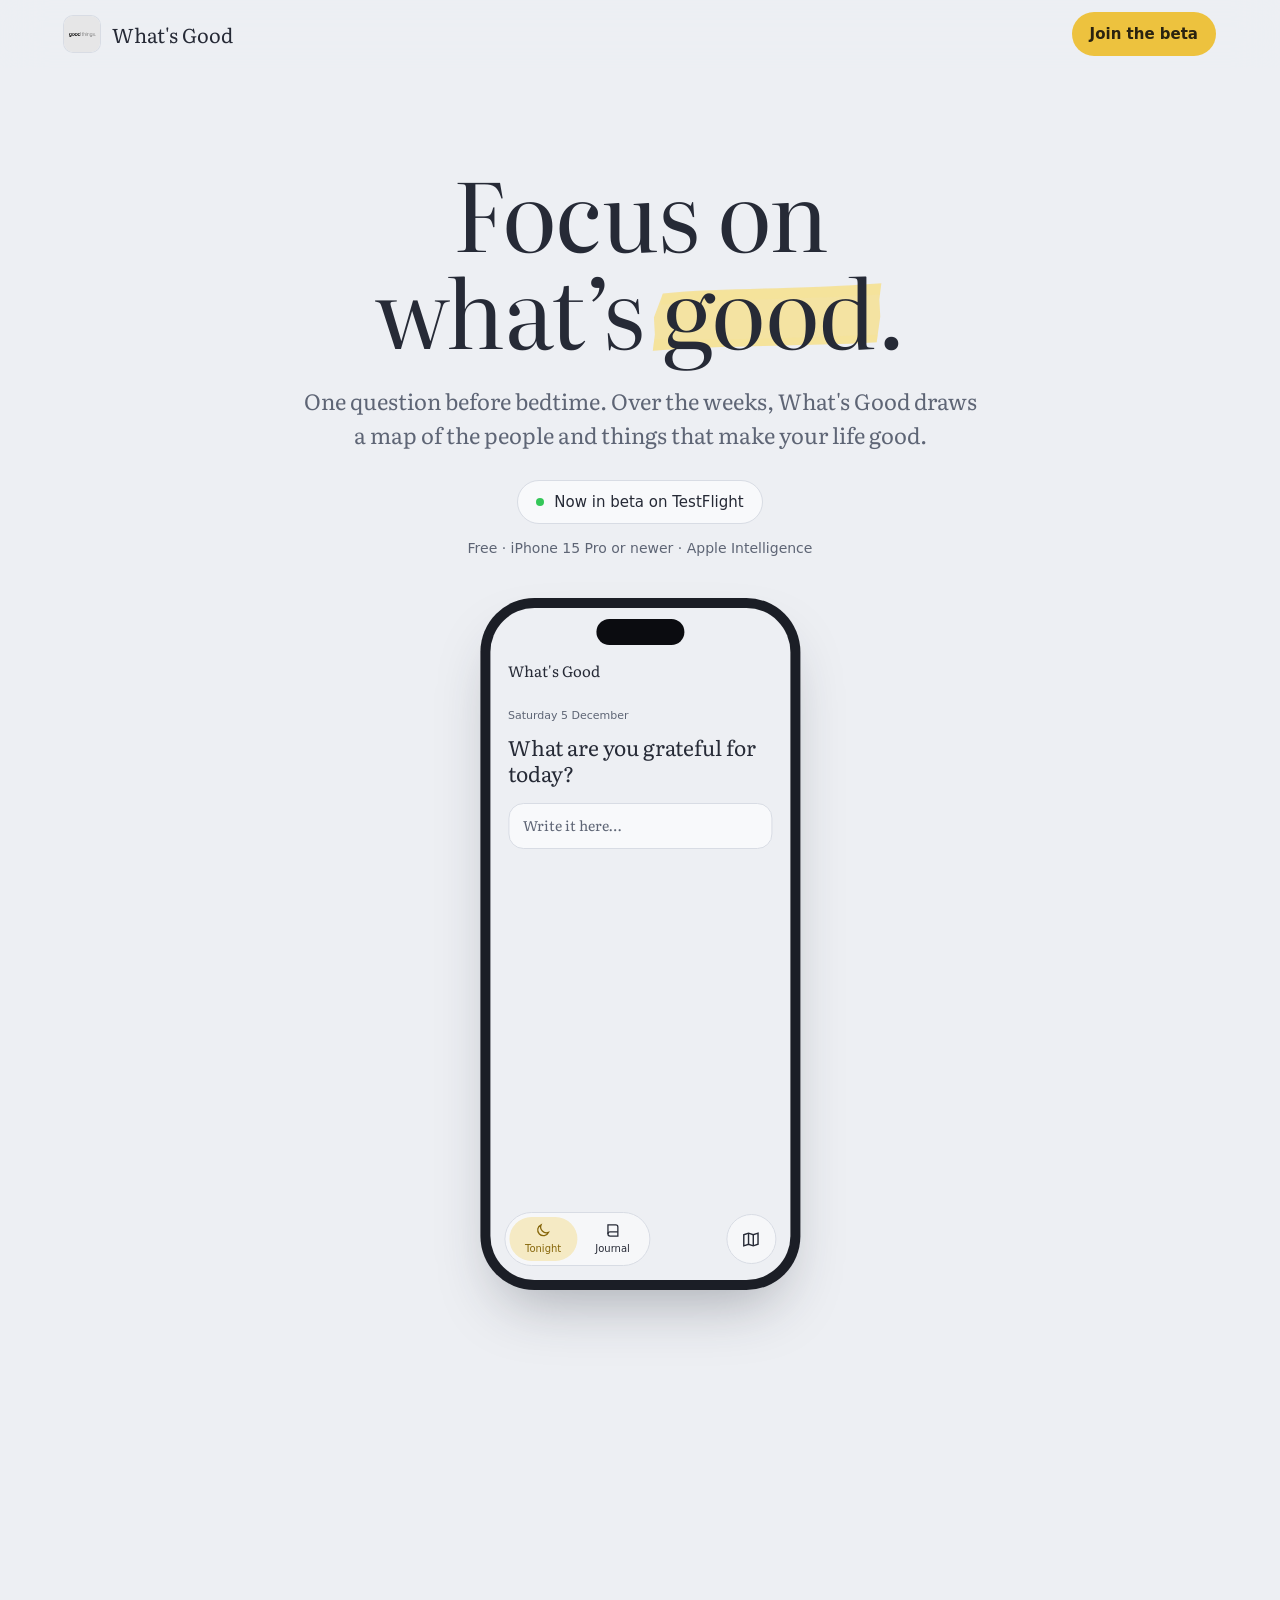
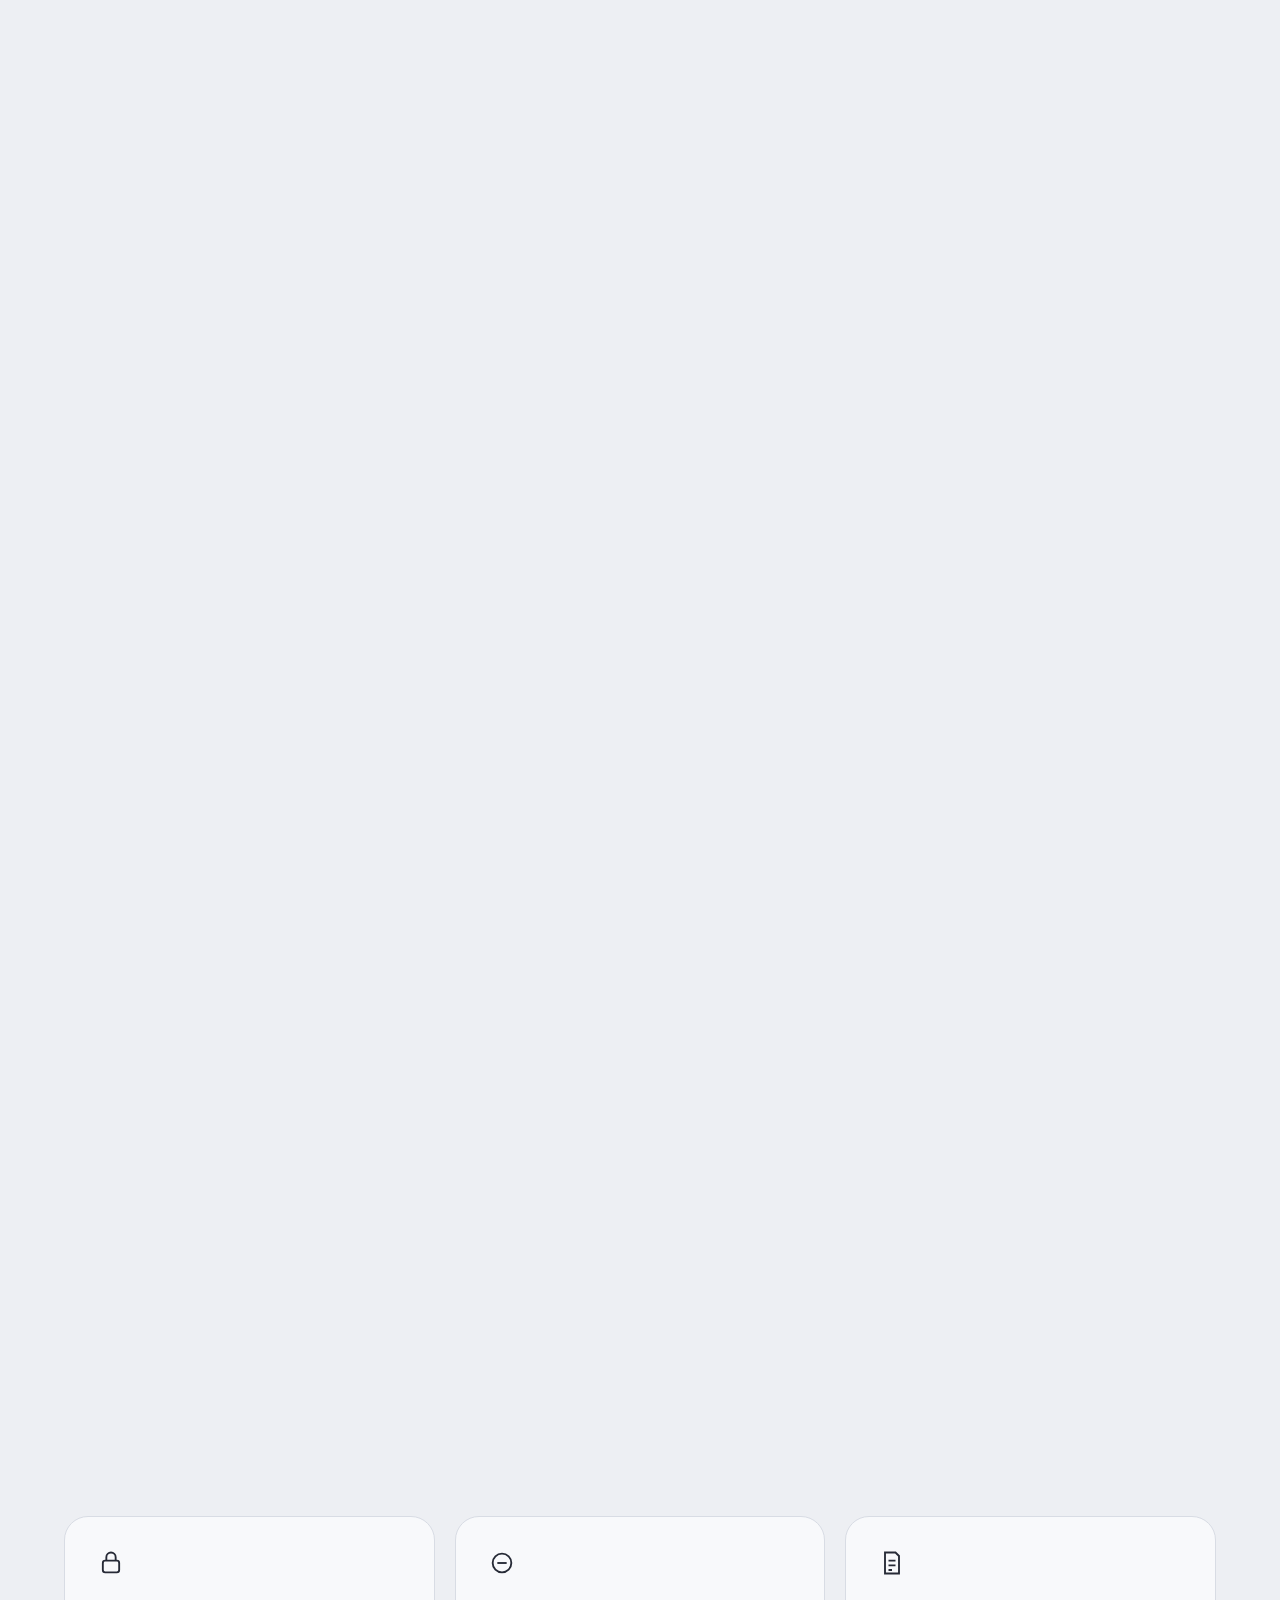
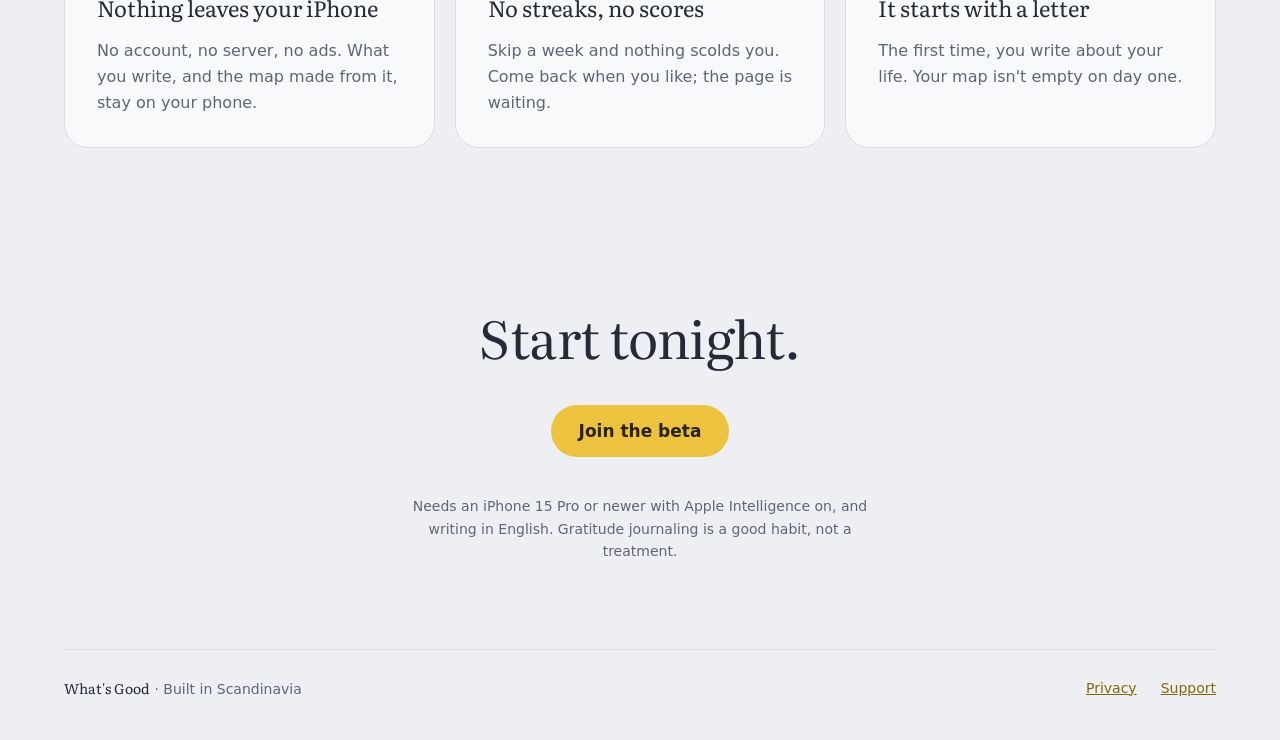
==== commit c8a2ea57: "Revert "A sign-off from the maker, signed mikkemakka" This reverts commit c1eabdd40642ae8a6c66b131d0" ====
--- a/index.html
+++ b/index.html
@@ -18,7 +18,7 @@
 <link rel="icon" href="assets/favicon.png" type="image/png">
 <link rel="apple-touch-icon" href="assets/apple-touch-icon.png">
 <link rel="preload" href="assets/fonts/literata-latin-opsz-normal.woff2" as="font" type="font/woff2" crossorigin>
-<link rel="stylesheet" href="style.css?v=2026100503">
+<link rel="stylesheet" href="style.css?v=2026100502">
 <script>document.documentElement.classList.add("js")</script>
 </head>
 <body>
@@ -310,14 +310,6 @@
       <p class="fine">Needs an iPhone 15 Pro or newer with Apple Intelligence on, and writing in English. Gratitude journaling is a good habit, not a treatment.</p>
     </section>
   </div>
-
-  <!-- A sign-off from the maker. The signature is drawn as outlines (Bradley Hand), so the page loads no
-       extra font; it takes the ink colour in light and dark. -->
-  <section class="wrap signoff" aria-label="A note from the maker">
-    <p>Thanks for stopping by.</p>
-    <p class="muted">Go gently. Notice something good today.</p>
-    <svg class="signature" role="img" aria-label="mikkemakka" viewBox="38 -745 5950 822"><path fill="currentColor" d="M889 -118Q884 -104 876 -97Q873 -86 867 -81Q862 -71 855 -67L851 -61Q847 -55 840 -55L835 -45H828L823 -36L815 -33L809 -26L804 -22Q789 -22 779 -13Q766 -8 752 -8Q738 -8 724 -15Q708 -16 708 -20L694 -22L691 -25L685 -37L674 -46Q663 -59 662 -70Q655 -80 648 -108L638 -124V-133L631 -163L632 -175L626 -206L629 -231L624 -238L614 -213Q595 -192 591.5 -187.5Q588 -183 583 -183Q582 -183 579 -184L573 -173Q572 -172 572 -169Q572 -163 579 -162Q577 -160 569 -148Q565 -140 562 -137L559 -142L557 -128Q544 -118 539 -98Q529 -85 508 -61L495 -47Q490 -47 490 -45V-43Q484 -29 469 -21L457 -6H450L426 3Q396 1 389 -23L388 -34L382 -47V-58L374 -87V-96L368 -106L372 -137Q371 -142 371 -151Q371 -159 372 -162L371 -168V-172L366 -183L374 -202Q372 -210 368 -228L371 -237L374 -266L366 -287L368 -304L365 -313Q364 -316 358 -332L351 -328L338 -312L326 -301L302 -271L300 -260L283 -242L276 -228L269 -220Q266 -198 247 -189L246 -175Q240 -169 233.5 -159.0Q227 -149 224.5 -147.5Q222 -146 216 -141L204 -124Q204 -107 191 -100V-94Q185 -86 175 -78L174 -80L171 -66Q163 -66 156 -47L153 -43Q152 -27 136 -19L122 -6Q106 2 101 2Q75 2 67 -41L63 -63Q62 -65 62 -69Q62 -76 65 -83L60 -102L62 -118L60 -134Q62 -155 67 -160Q64 -181 64 -184V-202Q68 -209 74 -220L68 -226Q66 -234 66 -235Q66 -242 78 -259L71 -278L75 -290L69 -319L71 -333L66 -355L67 -370L58 -388Q78 -427 101 -427Q113 -427 124 -417L126 -407Q143 -398 143 -380Q143 -383 140 -359L136 -360L145 -343L139 -335L138 -331L144 -285L142 -246L139 -239L143 -223Q146 -219 146 -213Q146 -205 138 -197Q138 -183 133 -174L136 -144V-132L137 -134L143 -143L157 -168H160Q166 -168 173 -187L180 -206Q182 -212 195 -225L199 -243L211 -261L215 -275Q220 -278 225 -282L226 -285Q229 -289 248 -306L254 -309L256 -319L261 -322Q266 -343 286 -350L282 -353L286 -355Q285 -356 285 -358Q285 -360 287 -364L303 -371L306 -387H317Q317 -388 319 -394L339 -410Q353 -414 358 -414Q370 -414 391 -407L401 -393L405 -391L410 -379L424 -360V-347L433 -337V-322Q444 -298 444 -281L441 -269L447 -252L436 -241L440 -219L439 -213L438 -208Q436 -198 436 -193Q436 -188 441 -173L438 -162L441 -148L438 -145Q440 -131 444 -98L443 -94L475 -129L485 -148Q489 -154 498 -167V-169Q502 -185 511 -191Q511 -197 521 -206L529 -211Q533 -228 550 -239L555 -253L564 -265L574 -275Q583 -282 588 -297L596 -309L600 -324L611 -330L622 -344L633 -368Q629 -368 629 -370Q629 -370 631 -374L638 -380L646 -396Q663 -402 665 -402Q665 -402 669 -400L687 -399L703 -392L717 -376L720 -362L719 -351L714 -347L703 -326L699 -303Q704 -298 704 -285Q700 -280 700 -272L696 -264Q698 -259 698 -248Q698 -239 697 -235L693 -230L697 -223L690 -214Q696 -214 696 -201Q698 -195 698 -193Q698 -190 696 -186Q698 -176 698 -167V-165Q698 -163 711 -124L713 -114L724 -102L730 -88L736 -85L740 -79L745 -78L754 -76L759 -77H762Q772 -77 786 -85Q790 -95 807 -106Q808 -111 819 -125L836 -137L842 -149Q850 -154 859 -154Q870 -154 883 -148Q889 -138 889 -118ZM1116 -676Q1116 -664 1100 -654V-652Q1081 -629 1067 -626L1052 -608L1042 -595L1019 -589L1009 -575L993 -567L967 -544L951 -559L954 -584L965 -602Q966 -616 981 -626V-630L987 -634L988 -649L1004 -653V-662L1016 -664Q1020 -684 1033 -693L1036 -695L1042 -701L1050 -725Q1116 -709 1116 -676ZM1218 -146Q1218 -123 1210 -117L1205 -113L1200 -99L1184 -94Q1177 -78 1163 -69L1154 -66L1141 -52L1129 -49Q1122 -31 1100 -30Q1098 -27 1091 -18Q1076 -8 1060 -6L1055 -5L1048 4H1028L1012 16L971 -14L952 -53L951 -102L947 -114L959 -202L963 -206Q960 -221 960 -235Q960 -244 966 -272L971 -295Q969 -301 963 -308L969 -327L971 -350L973 -353Q969 -362 968 -373Q969 -375 970.0 -378.5Q971 -382 971 -384Q968 -393 968 -401Q968 -425 995 -423L1007 -422Q1019 -428 1022 -428Q1042 -428 1049 -406V-402Q1053 -390 1053 -379Q1053 -370 1051 -366L1044 -316L1051 -302Q1051 -284 1039 -270L1043 -258L1030 -220Q1028 -195 1025 -182V-157L1019 -143L1020 -133L1018 -110L1020 -92L1035 -80L1047 -82L1049 -85L1057 -84L1070 -88L1081 -99L1085 -105L1092 -106L1094 -111L1097 -115L1103 -111L1113 -121L1119 -120L1121 -127H1123L1126 -135L1135 -139L1154 -148Q1177 -164 1199 -164H1203Q1214 -157 1218 -146ZM1861 -74 1855 -63Q1855 -34 1835 -18Q1835 -8 1828 -2L1823 9L1810 18L1804 29L1764 50L1745 55L1716 57L1700 50L1687 51L1674 42L1664 41L1624 20L1588 -10Q1572 -24 1540 -50L1518 -80L1500 -95L1497 -102L1488 -113Q1475 -129 1457 -147L1440 -153L1421 -191L1424 -206Q1430 -238 1456 -242L1475 -236L1491 -220L1508 -209H1524L1528 -206Q1536 -206 1541 -205Q1551 -210 1576 -216L1585 -218L1591 -231H1615Q1626 -240 1638 -241H1640Q1643 -248 1648 -258L1667 -267L1675 -275L1690 -300H1697Q1701 -310 1705 -328L1714 -334L1707 -338L1711 -355Q1709 -359 1700 -362L1688 -358L1684 -366L1674 -370L1671 -374Q1656 -376 1628 -378V-382L1622 -378Q1614 -380 1610 -380Q1597 -380 1572 -366H1558Q1520 -353 1515 -347L1493 -340L1462 -315L1433 -286V-282L1414 -249L1408 -230L1404 -228V-224Q1401 -218 1399 -213L1393 -210L1395 -207L1392 -202Q1391 -200 1391 -197Q1391 -192 1395 -188Q1395 -167 1385 -161Q1383 -157 1383 -153Q1383 -150 1384 -148Q1384 -131 1377 -120Q1372 -115 1371 -113L1374 -98L1371 -78L1372 -62Q1364 -44 1364 -33Q1366 -23 1366 -22Q1366 -11 1353.5 1.0Q1341 13 1330 13Q1316 13 1301 -4L1290 -35L1293 -53L1290 -92L1293 -102V-134L1295 -147V-158Q1295 -178 1297.0 -198.5Q1299 -219 1299 -220V-237L1300 -246V-274L1303 -282L1300 -294L1304 -327V-362L1300 -382L1305 -390L1304 -394L1300 -448L1293 -481V-490L1299 -524L1295 -537L1293 -561Q1291 -585 1291 -582Q1291 -617 1346 -619L1368 -631L1364 -582L1368 -554L1361 -525L1363 -493L1368 -475L1365 -458L1367 -434L1364 -414L1369 -393L1367 -388L1371 -378L1366 -350V-344L1371 -325Q1366 -323 1366 -310L1363 -286L1365 -277L1377 -298L1383 -321Q1383 -321 1397 -344Q1397 -354 1404 -362H1415L1423 -379L1446 -390Q1460 -404 1478 -410L1484 -415L1500 -423L1513 -426Q1534 -444 1604 -450L1682 -444L1698 -435L1706 -434L1723 -416L1724 -422Q1737 -416 1743 -403Q1748 -404 1747 -404Q1751 -404 1755 -401L1776 -358L1775 -353Q1780 -343 1780 -335Q1780 -321 1769 -307V-301L1755 -264L1734 -235L1728 -234Q1728 -234 1716 -218Q1705 -218 1699 -224V-208L1691 -203L1685 -192L1667 -187Q1663 -186 1658 -178Q1589 -151 1581 -151Q1578 -151 1569.5 -152.5Q1561 -154 1555 -154Q1551 -154 1549 -153Q1550 -150 1560 -131L1573 -123L1591 -91L1618 -75L1620 -71L1629 -66L1642 -51L1666 -32L1698 -19L1716 -14L1729 -15L1736 -18Q1756 -21 1774 -34L1791 -65L1801 -77L1807 -95Q1822 -100 1831 -100Q1854 -100 1861 -74ZM2487 -74 2481 -63Q2481 -34 2461 -18Q2461 -8 2454 -2L2449 9L2436 18L2430 29L2390 50L2371 55L2342 57L2326 50L2313 51L2300 42L2290 41L2250 20L2214 -10Q2198 -24 2166 -50L2144 -80L2126 -95L2123 -102L2114 -113Q2101 -129 2083 -147L2066 -153L2047 -191L2050 -206Q2056 -238 2082 -242L2101 -236L2117 -220L2134 -209H2150L2154 -206Q2162 -206 2167 -205Q2177 -210 2202 -216L2211 -218L2217 -231H2241Q2252 -240 2264 -241H2266Q2269 -248 2274 -258L2293 -267L2301 -275L2316 -300H2323Q2327 -310 2331 -328L2340 -334L2333 -338L2337 -355Q2335 -359 2326 -362L2314 -358L2310 -366L2300 -370L2297 -374Q2282 -376 2254 -378V-382L2248 -378Q2240 -380 2236 -380Q2223 -380 2198 -366H2184Q2146 -353 2141 -347L2119 -340L2088 -315L2059 -286V-282L2040 -249L2034 -230L2030 -228V-224Q2027 -218 2025 -213L2019 -210L2021 -207L2018 -202Q2017 -200 2017 -197Q2017 -192 2021 -188Q2021 -167 2011 -161Q2009 -157 2009 -153Q2009 -150 2010 -148Q2010 -131 2003 -120Q1998 -115 1997 -113L2000 -98L1997 -78L1998 -62Q1990 -44 1990 -33Q1992 -23 1992 -22Q1992 -11 1979.5 1.0Q1967 13 1956 13Q1942 13 1927 -4L1916 -35L1919 -53L1916 -92L1919 -102V-134L1921 -147V-158Q1921 -178 1923.0 -198.5Q1925 -219 1925 -220V-237L1926 -246V-274L1929 -282L1926 -294L1930 -327V-362L1926 -382L1931 -390L1930 -394L1926 -448L1919 -481V-490L1925 -524L1921 -537L1919 -561Q1917 -585 1917 -582Q1917 -617 1972 -619L1994 -631L1990 -582L1994 -554L1987 -525L1989 -493L1994 -475L1991 -458L1993 -434L1990 -414L1995 -393L1993 -388L1997 -378L1992 -350V-344L1997 -325Q1992 -323 1992 -310L1989 -286L1991 -277L2003 -298L2009 -321Q2009 -321 2023 -344Q2023 -354 2030 -362H2041L2049 -379L2072 -390Q2086 -404 2104 -410L2110 -415L2126 -423L2139 -426Q2160 -444 2230 -450L2308 -444L2324 -435L2332 -434L2349 -416L2350 -422Q2363 -416 2369 -403Q2374 -404 2373 -404Q2377 -404 2381 -401L2402 -358L2401 -353Q2406 -343 2406 -335Q2406 -321 2395 -307V-301L2381 -264L2360 -235L2354 -234Q2354 -234 2342 -218Q2331 -218 2325 -224V-208L2317 -203L2311 -192L2293 -187Q2289 -186 2284 -178Q2215 -151 2207 -151Q2204 -151 2195.5 -152.5Q2187 -154 2181 -154Q2177 -154 2175 -153Q2176 -150 2186 -131L2199 -123L2217 -91L2244 -75L2246 -71L2255 -66L2268 -51L2292 -32L2324 -19L2342 -14L2355 -15L2362 -18Q2382 -21 2400 -34L2417 -65L2427 -77L2433 -95Q2448 -100 2457 -100Q2480 -100 2487 -74ZM2840 -82Q2840 -70 2822 -52Q2817 -36 2807 -26L2801 -25L2790 -6L2772 -3L2753 9L2743 27L2732 25Q2721 30 2714 31L2708 40Q2705 39 2699 39Q2686 39 2674 57L2660 45Q2656 46 2648 46Q2635 46 2626 42H2609L2601 37Q2563 31 2553 8V5L2541 -1L2535 -18L2523 -26V-41L2511 -85L2513 -121L2517 -137V-158L2522 -174L2521 -181L2528 -193L2526 -191Q2526 -200 2531 -210V-215L2528 -239Q2528 -256 2543 -269Q2544 -271 2544 -275Q2544 -279 2540.5 -291.5Q2537 -304 2537 -309Q2537 -321 2543 -334Q2551 -322 2566 -322H2569Q2571 -326 2578 -331Q2586 -356 2600 -373L2604 -377Q2604 -381 2610 -400H2618L2620 -405L2628 -407Q2633 -415 2634.5 -416.5Q2636 -418 2656 -429Q2660 -436 2668 -442Q2672 -444 2678 -446L2682 -452Q2709 -461 2716 -461Q2724 -461 2731 -457L2736 -458L2743 -454Q2755 -445 2767 -439L2784 -426V-422Q2807 -404 2807 -371L2804 -361L2807 -328L2798 -322L2788 -296L2769 -275L2768 -259Q2736 -236 2709 -222Q2700 -208 2681 -208H2678L2659 -196H2643L2619 -186L2601 -195H2599Q2597 -187 2595 -171L2587 -165L2586 -153L2580 -136Q2583 -112 2583 -105L2579 -102Q2579 -89 2578 -83Q2578 -82 2577 -80Q2577 -78 2577 -77Q2577 -69 2585 -64Q2588 -52 2595 -49L2602 -43L2624 -37V-34L2632 -32L2666 -30L2686 -33L2696 -40L2702 -42L2712 -57L2717 -58L2742 -66Q2746 -73 2755 -78L2758 -83Q2778 -87 2781 -104Q2795 -118 2817 -118H2821Q2840 -96 2840 -82ZM2741 -370Q2741 -373 2738 -382L2733 -383L2731 -382Q2730 -382 2727 -382Q2725 -381 2723 -381Q2722 -381 2720 -382Q2718 -382 2717 -382L2707 -375L2698 -374L2693 -372L2676 -350L2665 -342L2649 -314L2640 -308Q2637 -291 2626 -279L2622 -272Q2633 -279 2647 -279L2654 -282L2657 -291L2671 -290L2679 -302H2685L2696 -298L2701 -313H2708V-324L2721 -327L2724 -330L2726 -339L2739 -358Q2741 -363 2741 -370ZM3747 -118Q3742 -104 3734 -97Q3731 -86 3725 -81Q3720 -71 3713 -67L3709 -61Q3705 -55 3698 -55L3693 -45H3686L3681 -36L3673 -33L3667 -26L3662 -22Q3647 -22 3637 -13Q3624 -8 3610 -8Q3596 -8 3582 -15Q3566 -16 3566 -20L3552 -22L3549 -25L3543 -37L3532 -46Q3521 -59 3520 -70Q3513 -80 3506 -108L3496 -124V-133L3489 -163L3490 -175L3484 -206L3487 -231L3482 -238L3472 -213Q3453 -192 3449.5 -187.5Q3446 -183 3441 -183Q3440 -183 3437 -184L3431 -173Q3430 -172 3430 -169Q3430 -163 3437 -162Q3435 -160 3427 -148Q3423 -140 3420 -137L3417 -142L3415 -128Q3402 -118 3397 -98Q3387 -85 3366 -61L3353 -47Q3348 -47 3348 -45V-43Q3342 -29 3327 -21L3315 -6H3308L3284 3Q3254 1 3247 -23L3246 -34L3240 -47V-58L3232 -87V-96L3226 -106L3230 -137Q3229 -142 3229 -151Q3229 -159 3230 -162L3229 -168V-172L3224 -183L3232 -202Q3230 -210 3226 -228L3229 -237L3232 -266L3224 -287L3226 -304L3223 -313Q3222 -316 3216 -332L3209 -328L3196 -312L3184 -301L3160 -271L3158 -260L3141 -242L3134 -228L3127 -220Q3124 -198 3105 -189L3104 -175Q3098 -169 3091.5 -159.0Q3085 -149 3082.5 -147.5Q3080 -146 3074 -141L3062 -124Q3062 -107 3049 -100V-94Q3043 -86 3033 -78L3032 -80L3029 -66Q3021 -66 3014 -47L3011 -43Q3010 -27 2994 -19L2980 -6Q2964 2 2959 2Q2933 2 2925 -41L2921 -63Q2920 -65 2920 -69Q2920 -76 2923 -83L2918 -102L2920 -118L2918 -134Q2920 -155 2925 -160Q2922 -181 2922 -184V-202Q2926 -209 2932 -220L2926 -226Q2924 -234 2924 -235Q2924 -242 2936 -259L2929 -278L2933 -290L2927 -319L2929 -333L2924 -355L2925 -370L2916 -388Q2936 -427 2959 -427Q2971 -427 2982 -417L2984 -407Q3001 -398 3001 -380Q3001 -383 2998 -359L2994 -360L3003 -343L2997 -335L2996 -331L3002 -285L3000 -246L2997 -239L3001 -223Q3004 -219 3004 -213Q3004 -205 2996 -197Q2996 -183 2991 -174L2994 -144V-132L2995 -134L3001 -143L3015 -168H3018Q3024 -168 3031 -187L3038 -206Q3040 -212 3053 -225L3057 -243L3069 -261L3073 -275Q3078 -278 3083 -282L3084 -285Q3087 -289 3106 -306L3112 -309L3114 -319L3119 -322Q3124 -343 3144 -350L3140 -353L3144 -355Q3143 -356 3143 -358Q3143 -360 3145 -364L3161 -371L3164 -387H3175Q3175 -388 3177 -394L3197 -410Q3211 -414 3216 -414Q3228 -414 3249 -407L3259 -393L3263 -391L3268 -379L3282 -360V-347L3291 -337V-322Q3302 -298 3302 -281L3299 -269L3305 -252L3294 -241L3298 -219L3297 -213L3296 -208Q3294 -198 3294 -193Q3294 -188 3299 -173L3296 -162L3299 -148L3296 -145Q3298 -131 3302 -98L3301 -94L3333 -129L3343 -148Q3347 -154 3356 -167V-169Q3360 -185 3369 -191Q3369 -197 3379 -206L3387 -211Q3391 -228 3408 -239L3413 -253L3422 -265L3432 -275Q3441 -282 3446 -297L3454 -309L3458 -324L3469 -330L3480 -344L3491 -368Q3487 -368 3487 -370Q3487 -370 3489 -374L3496 -380L3504 -396Q3521 -402 3523 -402Q3523 -402 3527 -400L3545 -399L3561 -392L3575 -376L3578 -362L3577 -351L3572 -347L3561 -326L3557 -303Q3562 -298 3562 -285Q3558 -280 3558 -272L3554 -264Q3556 -259 3556 -248Q3556 -239 3555 -235L3551 -230L3555 -223L3548 -214Q3554 -214 3554 -201Q3556 -195 3556 -193Q3556 -190 3554 -186Q3556 -176 3556 -167V-165Q3556 -163 3569 -124L3571 -114L3582 -102L3588 -88L3594 -85L3598 -79L3603 -78L3612 -76L3617 -77H3620Q3630 -77 3644 -85Q3648 -95 3665 -106Q3666 -111 3677 -125L3694 -137L3700 -149Q3708 -154 3717 -154Q3728 -154 3741 -148Q3747 -138 3747 -118ZM4201 -405 4191 -392 4199 -368 4186 -353 4181 -332 4178 -327 4180 -322Q4180 -308 4173 -301L4171 -298V-294Q4174 -287 4174 -281Q4174 -276 4173 -274L4174 -270L4170 -259L4173 -247L4165 -239L4168 -225L4174 -218L4165 -210V-194L4158 -178L4163 -162L4157 -154L4167 -147L4153 -124L4152 -121L4162 -119L4155 -96V-92Q4155 -85 4154 -81L4155 -78L4171 -76L4184 -56L4177 -41L4188 -42Q4194 -30 4195 -21L4180 -6Q4173 1 4160 8L4143 17L4138 12L4128 18L4097 -18V-35Q4091 -55 4091 -72V-78L4085 -137L4093 -179L4087 -203L4070 -175L4061 -149L4053 -145L4039 -123L4014 -100L4007 -88L3985 -69L3980 -56L3948 -36L3914 2L3895 6L3882 16Q3857 15 3844 -3Q3799 -25 3797 -66L3802 -69L3801 -75L3800 -87L3794 -100L3800 -114L3802 -135L3809 -168Q3809 -169 3809 -172Q3808 -174 3808 -176Q3808 -180 3810 -186Q3809 -188 3809 -194Q3809 -201 3815 -217L3822 -220Q3816 -225 3816 -231Q3816 -235 3817 -237Q3816 -240 3816 -244Q3816 -256 3828 -262Q3831 -272 3839 -282L3834 -290L3846 -305V-309Q3846 -328 3859 -344L3858 -362L3862 -366Q3862 -367 3862 -369Q3861 -371 3861 -372Q3861 -378 3865 -382V-388Q3869 -398 3886.0 -418.0Q3903 -438 3911 -453L3916 -448L3927 -453L3932 -455L3965 -470L4042 -466V-459L4066 -454Q4089 -454 4096 -439Q4096 -442 4097 -446Q4097 -449 4097 -450L4118 -431L4137 -427L4173 -436L4186 -411ZM4106 -353 4102 -360 4094 -362 4063 -387 4043 -390H4027L4025 -392L4017 -389L4008 -394H3982L3985 -390L3962 -382L3958 -377L3955 -376Q3937 -361 3930 -351L3923 -327L3919 -318L3929 -304L3912 -291L3914 -287Q3903 -268 3903 -250L3895 -240V-222L3887 -213L3885 -204L3882 -202V-188L3879 -183Q3879 -171 3877 -164L3879 -159L3870 -140L3874 -134L3867 -124L3874 -105L3863 -91L3865 -72V-69L3869 -67L3874 -68Q3879 -73 3884 -77L3882 -85L3896 -87L3899 -94L3958 -142L3964 -144L3971 -161Q3977 -163 3988 -169L3994 -185H4002L3999 -202L4013 -204Q4015 -208 4019.5 -214.0Q4024 -220 4029 -225L4080 -293L4088 -308L4087 -312L4094 -323L4096 -334L4105 -342ZM4906 -74 4900 -63Q4900 -34 4880 -18Q4880 -8 4873 -2L4868 9L4855 18L4849 29L4809 50L4790 55L4761 57L4745 50L4732 51L4719 42L4709 41L4669 20L4633 -10Q4617 -24 4585 -50L4563 -80L4545 -95L4542 -102L4533 -113Q4520 -129 4502 -147L4485 -153L4466 -191L4469 -206Q4475 -238 4501 -242L4520 -236L4536 -220L4553 -209H4569L4573 -206Q4581 -206 4586 -205Q4596 -210 4621 -216L4630 -218L4636 -231H4660Q4671 -240 4683 -241H4685Q4688 -248 4693 -258L4712 -267L4720 -275L4735 -300H4742Q4746 -310 4750 -328L4759 -334L4752 -338L4756 -355Q4754 -359 4745 -362L4733 -358L4729 -366L4719 -370L4716 -374Q4701 -376 4673 -378V-382L4667 -378Q4659 -380 4655 -380Q4642 -380 4617 -366H4603Q4565 -353 4560 -347L4538 -340L4507 -315L4478 -286V-282L4459 -249L4453 -230L4449 -228V-224Q4446 -218 4444 -213L4438 -210L4440 -207L4437 -202Q4436 -200 4436 -197Q4436 -192 4440 -188Q4440 -167 4430 -161Q4428 -157 4428 -153Q4428 -150 4429 -148Q4429 -131 4422 -120Q4417 -115 4416 -113L4419 -98L4416 -78L4417 -62Q4409 -44 4409 -33Q4411 -23 4411 -22Q4411 -11 4398.5 1.0Q4386 13 4375 13Q4361 13 4346 -4L4335 -35L4338 -53L4335 -92L4338 -102V-134L4340 -147V-158Q4340 -178 4342.0 -198.5Q4344 -219 4344 -220V-237L4345 -246V-274L4348 -282L4345 -294L4349 -327V-362L4345 -382L4350 -390L4349 -394L4345 -448L4338 -481V-490L4344 -524L4340 -537L4338 -561Q4336 -585 4336 -582Q4336 -617 4391 -619L4413 -631L4409 -582L4413 -554L4406 -525L4408 -493L4413 -475L4410 -458L4412 -434L4409 -414L4414 -393L4412 -388L4416 -378L4411 -350V-344L4416 -325Q4411 -323 4411 -310L4408 -286L4410 -277L4422 -298L4428 -321Q4428 -321 4442 -344Q4442 -354 4449 -362H4460L4468 -379L4491 -390Q4505 -404 4523 -410L4529 -415L4545 -423L4558 -426Q4579 -444 4649 -450L4727 -444L4743 -435L4751 -434L4768 -416L4769 -422Q4782 -416 4788 -403Q4793 -404 4792 -404Q4796 -404 4800 -401L4821 -358L4820 -353Q4825 -343 4825 -335Q4825 -321 4814 -307V-301L4800 -264L4779 -235L4773 -234Q4773 -234 4761 -218Q4750 -218 4744 -224V-208L4736 -203L4730 -192L4712 -187Q4708 -186 4703 -178Q4634 -151 4626 -151Q4623 -151 4614.5 -152.5Q4606 -154 4600 -154Q4596 -154 4594 -153Q4595 -150 4605 -131L4618 -123L4636 -91L4663 -75L4665 -71L4674 -66L4687 -51L4711 -32L4743 -19L4761 -14L4774 -15L4781 -18Q4801 -21 4819 -34L4836 -65L4846 -77L4852 -95Q4867 -100 4876 -100Q4899 -100 4906 -74ZM5532 -74 5526 -63Q5526 -34 5506 -18Q5506 -8 5499 -2L5494 9L5481 18L5475 29L5435 50L5416 55L5387 57L5371 50L5358 51L5345 42L5335 41L5295 20L5259 -10Q5243 -24 5211 -50L5189 -80L5171 -95L5168 -102L5159 -113Q5146 -129 5128 -147L5111 -153L5092 -191L5095 -206Q5101 -238 5127 -242L5146 -236L5162 -220L5179 -209H5195L5199 -206Q5207 -206 5212 -205Q5222 -210 5247 -216L5256 -218L5262 -231H5286Q5297 -240 5309 -241H5311Q5314 -248 5319 -258L5338 -267L5346 -275L5361 -300H5368Q5372 -310 5376 -328L5385 -334L5378 -338L5382 -355Q5380 -359 5371 -362L5359 -358L5355 -366L5345 -370L5342 -374Q5327 -376 5299 -378V-382L5293 -378Q5285 -380 5281 -380Q5268 -380 5243 -366H5229Q5191 -353 5186 -347L5164 -340L5133 -315L5104 -286V-282L5085 -249L5079 -230L5075 -228V-224Q5072 -218 5070 -213L5064 -210L5066 -207L5063 -202Q5062 -200 5062 -197Q5062 -192 5066 -188Q5066 -167 5056 -161Q5054 -157 5054 -153Q5054 -150 5055 -148Q5055 -131 5048 -120Q5043 -115 5042 -113L5045 -98L5042 -78L5043 -62Q5035 -44 5035 -33Q5037 -23 5037 -22Q5037 -11 5024.5 1.0Q5012 13 5001 13Q4987 13 4972 -4L4961 -35L4964 -53L4961 -92L4964 -102V-134L4966 -147V-158Q4966 -178 4968.0 -198.5Q4970 -219 4970 -220V-237L4971 -246V-274L4974 -282L4971 -294L4975 -327V-362L4971 -382L4976 -390L4975 -394L4971 -448L4964 -481V-490L4970 -524L4966 -537L4964 -561Q4962 -585 4962 -582Q4962 -617 5017 -619L5039 -631L5035 -582L5039 -554L5032 -525L5034 -493L5039 -475L5036 -458L5038 -434L5035 -414L5040 -393L5038 -388L5042 -378L5037 -350V-344L5042 -325Q5037 -323 5037 -310L5034 -286L5036 -277L5048 -298L5054 -321Q5054 -321 5068 -344Q5068 -354 5075 -362H5086L5094 -379L5117 -390Q5131 -404 5149 -410L5155 -415L5171 -423L5184 -426Q5205 -444 5275 -450L5353 -444L5369 -435L5377 -434L5394 -416L5395 -422Q5408 -416 5414 -403Q5419 -404 5418 -404Q5422 -404 5426 -401L5447 -358L5446 -353Q5451 -343 5451 -335Q5451 -321 5440 -307V-301L5426 -264L5405 -235L5399 -234Q5399 -234 5387 -218Q5376 -218 5370 -224V-208L5362 -203L5356 -192L5338 -187Q5334 -186 5329 -178Q5260 -151 5252 -151Q5249 -151 5240.5 -152.5Q5232 -154 5226 -154Q5222 -154 5220 -153Q5221 -150 5231 -131L5244 -123L5262 -91L5289 -75L5291 -71L5300 -66L5313 -51L5337 -32L5369 -19L5387 -14L5400 -15L5407 -18Q5427 -21 5445 -34L5462 -65L5472 -77L5478 -95Q5493 -100 5502 -100Q5525 -100 5532 -74ZM5968 -405 5958 -392 5966 -368 5953 -353 5948 -332 5945 -327 5947 -322Q5947 -308 5940 -301L5938 -298V-294Q5941 -287 5941 -281Q5941 -276 5940 -274L5941 -270L5937 -259L5940 -247L5932 -239L5935 -225L5941 -218L5932 -210V-194L5925 -178L5930 -162L5924 -154L5934 -147L5920 -124L5919 -121L5929 -119L5922 -96V-92Q5922 -85 5921 -81L5922 -78L5938 -76L5951 -56L5944 -41L5955 -42Q5961 -30 5962 -21L5947 -6Q5940 1 5927 8L5910 17L5905 12L5895 18L5864 -18V-35Q5858 -55 5858 -72V-78L5852 -137L5860 -179L5854 -203L5837 -175L5828 -149L5820 -145L5806 -123L5781 -100L5774 -88L5752 -69L5747 -56L5715 -36L5681 2L5662 6L5649 16Q5624 15 5611 -3Q5566 -25 5564 -66L5569 -69L5568 -75L5567 -87L5561 -100L5567 -114L5569 -135L5576 -168Q5576 -169 5576 -172Q5575 -174 5575 -176Q5575 -180 5577 -186Q5576 -188 5576 -194Q5576 -201 5582 -217L5589 -220Q5583 -225 5583 -231Q5583 -235 5584 -237Q5583 -240 5583 -244Q5583 -256 5595 -262Q5598 -272 5606 -282L5601 -290L5613 -305V-309Q5613 -328 5626 -344L5625 -362L5629 -366Q5629 -367 5629 -369Q5628 -371 5628 -372Q5628 -378 5632 -382V-388Q5636 -398 5653.0 -418.0Q5670 -438 5678 -453L5683 -448L5694 -453L5699 -455L5732 -470L5809 -466V-459L5833 -454Q5856 -454 5863 -439Q5863 -442 5864 -446Q5864 -449 5864 -450L5885 -431L5904 -427L5940 -436L5953 -411ZM5873 -353 5869 -360 5861 -362 5830 -387 5810 -390H5794L5792 -392L5784 -389L5775 -394H5749L5752 -390L5729 -382L5725 -377L5722 -376Q5704 -361 5697 -351L5690 -327L5686 -318L5696 -304L5679 -291L5681 -287Q5670 -268 5670 -250L5662 -240V-222L5654 -213L5652 -204L5649 -202V-188L5646 -183Q5646 -171 5644 -164L5646 -159L5637 -140L5641 -134L5634 -124L5641 -105L5630 -91L5632 -72V-69L5636 -67L5641 -68Q5646 -73 5651 -77L5649 -85L5663 -87L5666 -94L5725 -142L5731 -144L5738 -161Q5744 -163 5755 -169L5761 -185H5769L5766 -202L5780 -204Q5782 -208 5786.5 -214.0Q5791 -220 5796 -225L5847 -293L5855 -308L5854 -312L5861 -323L5863 -334L5872 -342Z"/></svg>
-  </section>
 </main>
 
 <div class="wrap">
--- a/style.css
+++ b/style.css
@@ -191,12 +191,6 @@
 .closing h2 { margin-bottom: 16px; }
 .closing .fine { max-width: 34em; line-height: 1.6; }
 
-/* The sign-off: two short lines and the maker's signature, centred above the footer. */
-.signoff { display: flex; flex-direction: column; align-items: center; text-align: center; padding-block: 24px 64px; }
-.signoff p { margin: 0; font-size: 19px; line-height: 1.45; }
-.signoff .muted { color: var(--muted); }
-.signoff .signature { width: 230px; height: auto; margin-top: 28px; color: var(--ink); }
-
 /* With JavaScript the hero's phones and the feature sections give way to the story: one phone pins under
    the header and scrolling walks through the app, Tonight to the map. On a phone the caption sits above it;
    wider, the phone glides from under the hero to the right and the words run beside it. Without
@@ -261,9 +255,6 @@
   .value svg { grid-row: span 2; width: 24px; height: 24px; margin-top: 2px; }
   .value h3 { font-size: 20px; }
   .closing { gap: 20px; padding: 0 0 56px; }
-  .signoff { padding-block: 8px 48px; }
-  .signoff p { font-size: 17px; }
-  .signoff .signature { width: 190px; margin-top: 22px; }
   .closing h2 { margin-bottom: 12px; }
 }
 
